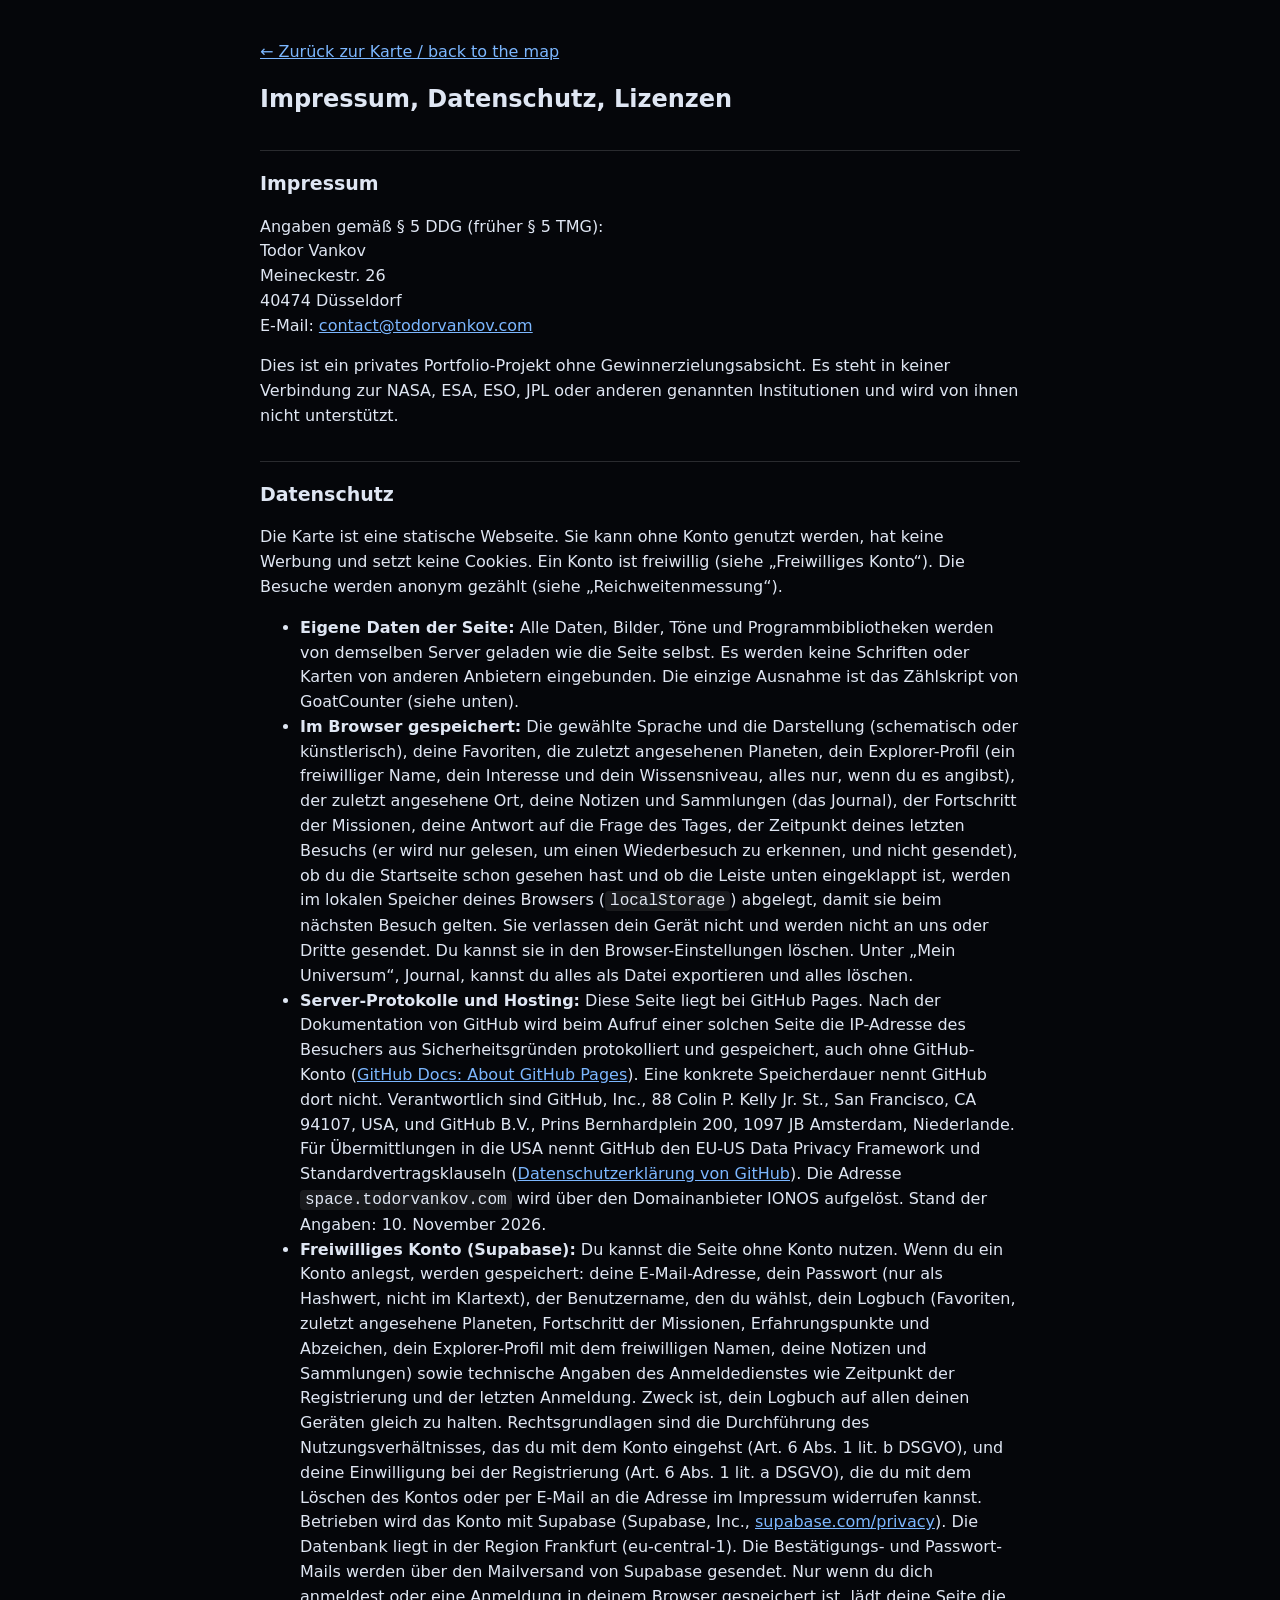
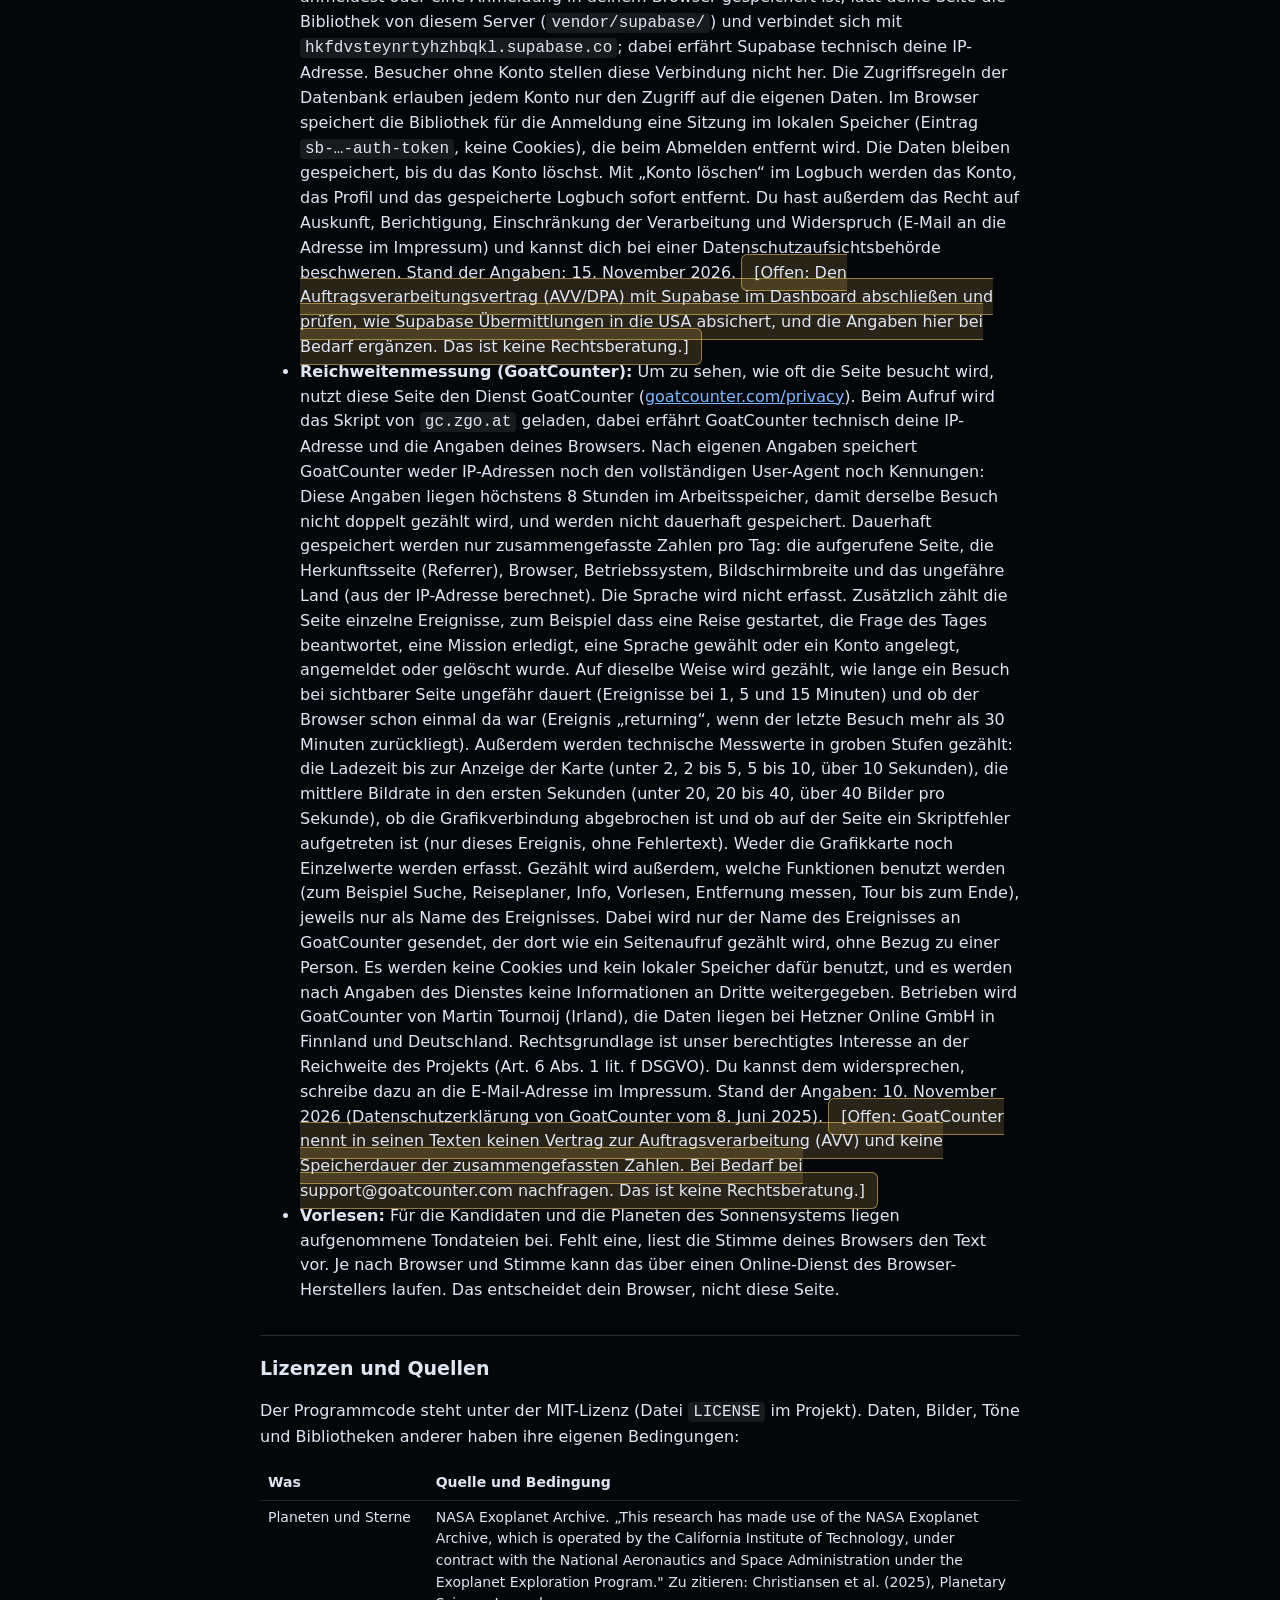
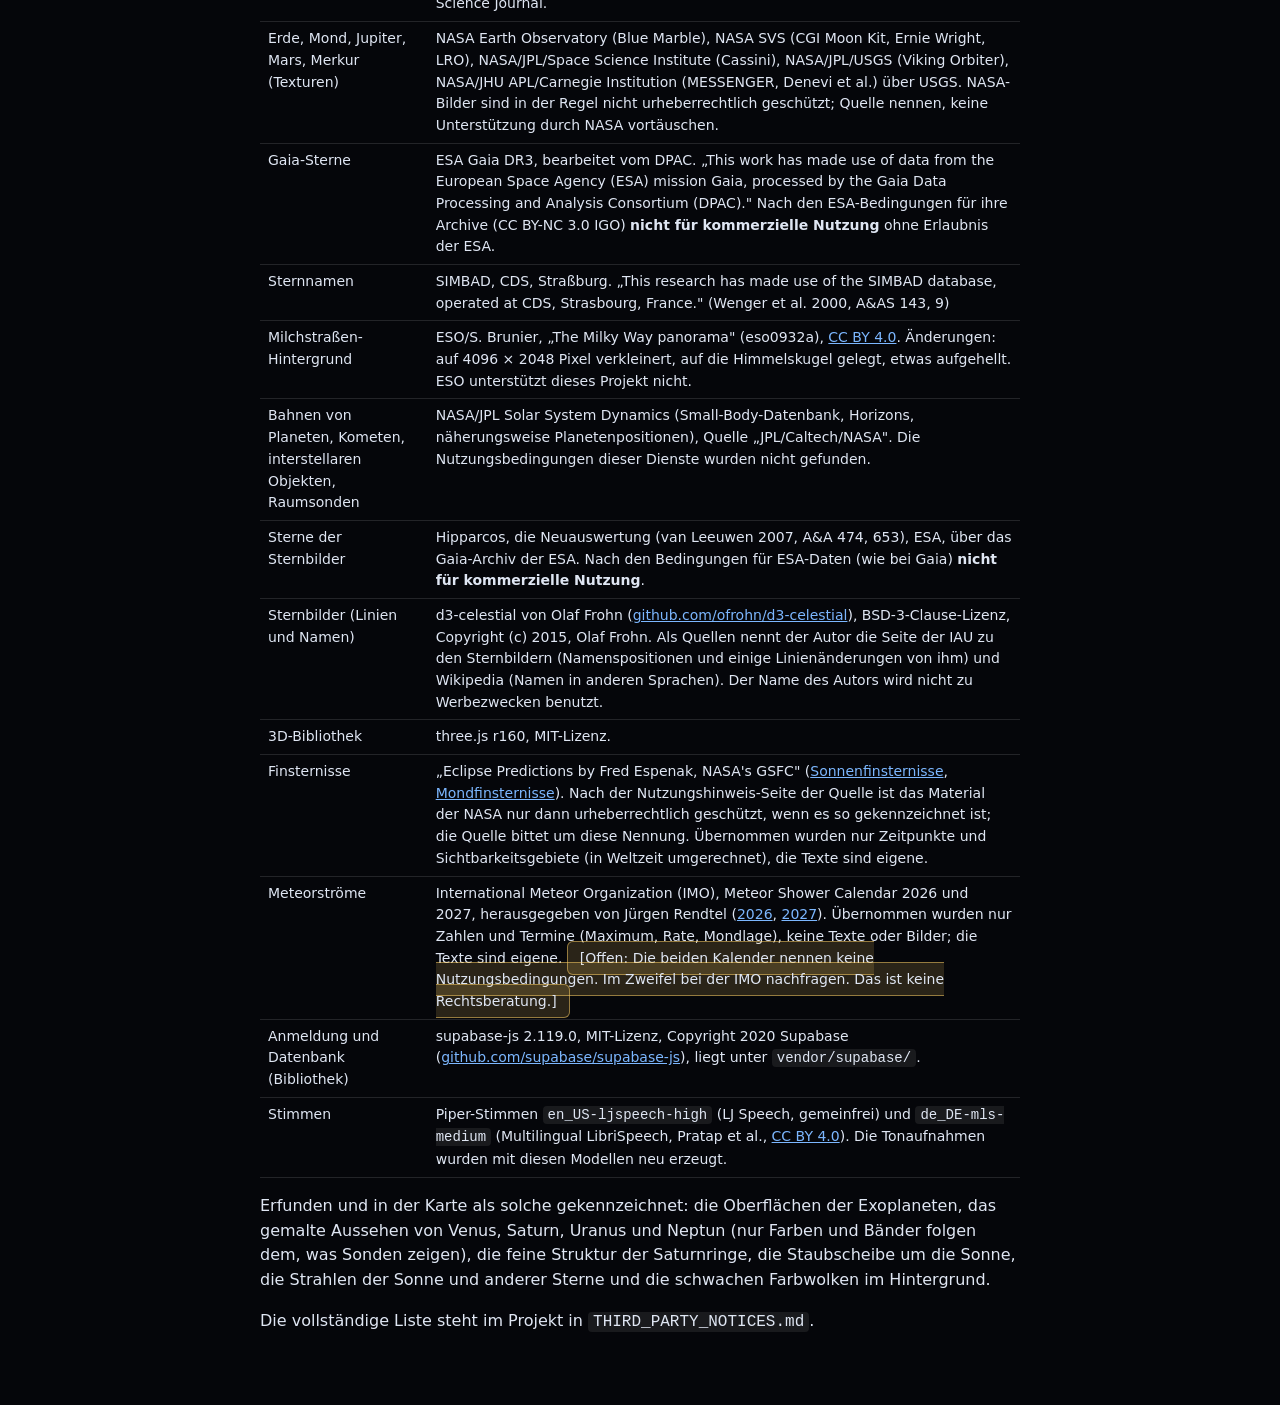
==== web/legal.html @ c5f4aa21 "Personalisation, phase B: journal (notes on planets, collections, export and delete everything) Co-A" ====
<!doctype html>
<html lang="de">
<head>
  <meta charset="utf-8">
  <meta name="viewport" content="width=device-width, initial-scale=1">
  <title>Impressum, Datenschutz, Lizenzen</title>
  <style>
    body { margin: 0; background: #05060a; color: #dfe6f3; font: 16px/1.55 "Segoe UI", system-ui, sans-serif; }
    main { max-width: 760px; margin: 0 auto; padding: 24px 16px 64px; }
    h1 { font-size: 24px; } h2 { margin-top: 32px; font-size: 19px; border-top: 1px solid rgba(255,255,255,.15); padding-top: 18px; }
    a { color: #7cb7ff; } code { background: rgba(255,255,255,.08); padding: 1px 5px; border-radius: 4px; }
    .todo { background: rgba(255, 209, 102, .15); border: 1px solid rgba(255, 209, 102, .5); border-radius: 6px; padding: 8px 12px; }
    table { border-collapse: collapse; width: 100%; font-size: 14px; } td, th { text-align: left; vertical-align: top; padding: 6px 8px; border-bottom: 1px solid rgba(255,255,255,.12); }
  </style>
</head>
<body>
<main>
  <p><a href="./">&larr; Zurück zur Karte / back to the map</a></p>
  <h1>Impressum, Datenschutz, Lizenzen</h1>

  <h2 id="impressum">Impressum</h2>
  <p>Angaben gemäß § 5 DDG (früher § 5 TMG):<br>
    Todor Vankov<br>
    Meineckestr. 26<br>
    40474 Düsseldorf<br>
    E-Mail: <a href="mailto:contact@todorvankov.com">contact@todorvankov.com</a></p>
  <p>Dies ist ein privates Portfolio-Projekt ohne Gewinnerzielungsabsicht. Es steht in keiner Verbindung zur NASA, ESA, ESO, JPL oder anderen genannten Institutionen und wird von ihnen nicht unterstützt.</p>

  <h2 id="datenschutz">Datenschutz</h2>
  <p>Die Karte ist eine statische Webseite. Sie kann ohne Konto genutzt werden, hat keine Werbung und setzt keine Cookies. Ein Konto ist freiwillig (siehe „Freiwilliges Konto“). Die Besuche werden anonym gezählt (siehe „Reichweitenmessung“).</p>
  <ul>
    <li><strong>Eigene Daten der Seite:</strong> Alle Daten, Bilder, Töne und Programmbibliotheken werden von demselben Server geladen wie die Seite selbst. Es werden keine Schriften oder Karten von anderen Anbietern eingebunden. Die einzige Ausnahme ist das Zählskript von GoatCounter (siehe unten).</li>
    <li><strong>Im Browser gespeichert:</strong> Die gewählte Sprache und die Darstellung (schematisch oder künstlerisch), deine Favoriten, die zuletzt angesehenen Planeten, dein Explorer-Profil (ein freiwilliger Name, dein Interesse und dein Wissensniveau, alles nur, wenn du es angibst), der zuletzt angesehene Ort, deine Notizen und Sammlungen (das Journal), der Fortschritt der Missionen, deine Antwort auf die Frage des Tages, der Zeitpunkt deines letzten Besuchs (er wird nur gelesen, um einen Wiederbesuch zu erkennen, und nicht gesendet), ob du die Startseite schon gesehen hast und ob die Leiste unten eingeklappt ist, werden im lokalen Speicher deines Browsers (<code>localStorage</code>) abgelegt, damit sie beim nächsten Besuch gelten. Sie verlassen dein Gerät nicht und werden nicht an uns oder Dritte gesendet. Du kannst sie in den Browser-Einstellungen löschen. Unter „Mein Universum“, Journal, kannst du alles als Datei exportieren und alles löschen.</li>
    <li><strong>Server-Protokolle und Hosting:</strong> Diese Seite liegt bei GitHub Pages. Nach der Dokumentation von GitHub wird beim Aufruf einer solchen Seite die IP-Adresse des Besuchers aus Sicherheitsgründen protokolliert und gespeichert, auch ohne GitHub-Konto (<a href="https://docs.github.com/en/pages/getting-started-with-github-pages/about-github-pages">GitHub Docs: About GitHub Pages</a>). Eine konkrete Speicherdauer nennt GitHub dort nicht. Verantwortlich sind GitHub, Inc., 88 Colin P. Kelly Jr. St., San Francisco, CA 94107, USA, und GitHub B.V., Prins Bernhardplein 200, 1097 JB Amsterdam, Niederlande. Für Übermittlungen in die USA nennt GitHub den EU-US Data Privacy Framework und Standardvertragsklauseln (<a href="https://docs.github.com/en/site-policy/privacy-policies/github-general-privacy-statement">Datenschutzerklärung von GitHub</a>). Die Adresse <code>space.todorvankov.com</code> wird über den Domainanbieter IONOS aufgelöst. Stand der Angaben: 10. November 2026.</li>
    <li><strong>Freiwilliges Konto (Supabase):</strong> Du kannst die Seite ohne Konto nutzen. Wenn du ein Konto anlegst, werden gespeichert: deine E-Mail-Adresse, dein Passwort (nur als Hashwert, nicht im Klartext), der Benutzername, den du wählst, dein Logbuch (Favoriten, zuletzt angesehene Planeten, Fortschritt der Missionen, Erfahrungspunkte und Abzeichen, dein Explorer-Profil mit dem freiwilligen Namen, deine Notizen und Sammlungen) sowie technische Angaben des Anmeldedienstes wie Zeitpunkt der Registrierung und der letzten Anmeldung. Zweck ist, dein Logbuch auf allen deinen Geräten gleich zu halten. Rechtsgrundlagen sind die Durchführung des Nutzungsverhältnisses, das du mit dem Konto eingehst (Art. 6 Abs. 1 lit. b DSGVO), und deine Einwilligung bei der Registrierung (Art. 6 Abs. 1 lit. a DSGVO), die du mit dem Löschen des Kontos oder per E-Mail an die Adresse im Impressum widerrufen kannst. Betrieben wird das Konto mit Supabase (Supabase, Inc., <a href="https://supabase.com/privacy">supabase.com/privacy</a>). Die Datenbank liegt in der Region Frankfurt (eu-central-1). Die Bestätigungs- und Passwort-Mails werden über den Mailversand von Supabase gesendet. Nur wenn du dich anmeldest oder eine Anmeldung in deinem Browser gespeichert ist, lädt deine Seite die Bibliothek von diesem Server (<code>vendor/supabase/</code>) und verbindet sich mit <code>hkfdvsteynrtyhzhbqkl.supabase.co</code>; dabei erfährt Supabase technisch deine IP-Adresse. Besucher ohne Konto stellen diese Verbindung nicht her. Die Zugriffsregeln der Datenbank erlauben jedem Konto nur den Zugriff auf die eigenen Daten. Im Browser speichert die Bibliothek für die Anmeldung eine Sitzung im lokalen Speicher (Eintrag <code>sb-…-auth-token</code>, keine Cookies), die beim Abmelden entfernt wird. Die Daten bleiben gespeichert, bis du das Konto löschst. Mit „Konto löschen“ im Logbuch werden das Konto, das Profil und das gespeicherte Logbuch sofort entfernt. Du hast außerdem das Recht auf Auskunft, Berichtigung, Einschränkung der Verarbeitung und Widerspruch (E-Mail an die Adresse im Impressum) und kannst dich bei einer Datenschutzaufsichtsbehörde beschweren. Stand der Angaben: 15. November 2026. <span class="todo">[Offen: Den Auftragsverarbeitungsvertrag (AVV/DPA) mit Supabase im Dashboard abschließen und prüfen, wie Supabase Übermittlungen in die USA absichert, und die Angaben hier bei Bedarf ergänzen. Das ist keine Rechtsberatung.]</span></li>
    <li><strong>Reichweitenmessung (GoatCounter):</strong> Um zu sehen, wie oft die Seite besucht wird, nutzt diese Seite den Dienst GoatCounter (<a href="https://www.goatcounter.com/privacy">goatcounter.com/privacy</a>). Beim Aufruf wird das Skript von <code>gc.zgo.at</code> geladen, dabei erfährt GoatCounter technisch deine IP-Adresse und die Angaben deines Browsers. Nach eigenen Angaben speichert GoatCounter weder IP-Adressen noch den vollständigen User-Agent noch Kennungen: Diese Angaben liegen höchstens 8 Stunden im Arbeitsspeicher, damit derselbe Besuch nicht doppelt gezählt wird, und werden nicht dauerhaft gespeichert. Dauerhaft gespeichert werden nur zusammengefasste Zahlen pro Tag: die aufgerufene Seite, die Herkunftsseite (Referrer), Browser, Betriebssystem, Bildschirmbreite und das ungefähre Land (aus der IP-Adresse berechnet). Die Sprache wird nicht erfasst. Zusätzlich zählt die Seite einzelne Ereignisse, zum Beispiel dass eine Reise gestartet, die Frage des Tages beantwortet, eine Mission erledigt, eine Sprache gewählt oder ein Konto angelegt, angemeldet oder gelöscht wurde. Auf dieselbe Weise wird gezählt, wie lange ein Besuch bei sichtbarer Seite ungefähr dauert (Ereignisse bei 1, 5 und 15 Minuten) und ob der Browser schon einmal da war (Ereignis „returning“, wenn der letzte Besuch mehr als 30 Minuten zurückliegt). Außerdem werden technische Messwerte in groben Stufen gezählt: die Ladezeit bis zur Anzeige der Karte (unter 2, 2 bis 5, 5 bis 10, über 10 Sekunden), die mittlere Bildrate in den ersten Sekunden (unter 20, 20 bis 40, über 40 Bilder pro Sekunde), ob die Grafikverbindung abgebrochen ist und ob auf der Seite ein Skriptfehler aufgetreten ist (nur dieses Ereignis, ohne Fehlertext). Weder die Grafikkarte noch Einzelwerte werden erfasst. Gezählt wird außerdem, welche Funktionen benutzt werden (zum Beispiel Suche, Reiseplaner, Info, Vorlesen, Entfernung messen, Tour bis zum Ende), jeweils nur als Name des Ereignisses. Dabei wird nur der Name des Ereignisses an GoatCounter gesendet, der dort wie ein Seitenaufruf gezählt wird, ohne Bezug zu einer Person. Es werden keine Cookies und kein lokaler Speicher dafür benutzt, und es werden nach Angaben des Dienstes keine Informationen an Dritte weitergegeben. Betrieben wird GoatCounter von Martin Tournoij (Irland), die Daten liegen bei Hetzner Online GmbH in Finnland und Deutschland. Rechtsgrundlage ist unser berechtigtes Interesse an der Reichweite des Projekts (Art. 6 Abs. 1 lit. f DSGVO). Du kannst dem widersprechen, schreibe dazu an die E-Mail-Adresse im Impressum. Stand der Angaben: 10. November 2026 (Datenschutzerklärung von GoatCounter vom 8. Juni 2025). <span class="todo">[Offen: GoatCounter nennt in seinen Texten keinen Vertrag zur Auftragsverarbeitung (AVV) und keine Speicherdauer der zusammengefassten Zahlen. Bei Bedarf bei support@goatcounter.com nachfragen. Das ist keine Rechtsberatung.]</span></li>
    <li><strong>Vorlesen:</strong> Für die Kandidaten und die Planeten des Sonnensystems liegen aufgenommene Tondateien bei. Fehlt eine, liest die Stimme deines Browsers den Text vor. Je nach Browser und Stimme kann das über einen Online-Dienst des Browser-Herstellers laufen. Das entscheidet dein Browser, nicht diese Seite.</li>
  </ul>

  <h2 id="lizenzen">Lizenzen und Quellen</h2>
  <p>Der Programmcode steht unter der MIT-Lizenz (Datei <code>LICENSE</code> im Projekt). Daten, Bilder, Töne und Bibliotheken anderer haben ihre eigenen Bedingungen:</p>
  <table>
    <tr><th>Was</th><th>Quelle und Bedingung</th></tr>
    <tr><td>Planeten und Sterne</td><td>NASA Exoplanet Archive. „This research has made use of the NASA Exoplanet Archive, which is operated by the California Institute of Technology, under contract with the National Aeronautics and Space Administration under the Exoplanet Exploration Program." Zu zitieren: Christiansen et al. (2025), Planetary Science Journal.</td></tr>
    <tr><td>Erde, Mond, Jupiter, Mars, Merkur (Texturen)</td><td>NASA Earth Observatory (Blue Marble), NASA SVS (CGI Moon Kit, Ernie Wright, LRO), NASA/JPL/Space Science Institute (Cassini), NASA/JPL/USGS (Viking Orbiter), NASA/JHU APL/Carnegie Institution (MESSENGER, Denevi et al.) über USGS. NASA-Bilder sind in der Regel nicht urheberrechtlich geschützt; Quelle nennen, keine Unterstützung durch NASA vortäuschen.</td></tr>
    <tr><td>Gaia-Sterne</td><td>ESA Gaia DR3, bearbeitet vom DPAC. „This work has made use of data from the European Space Agency (ESA) mission Gaia, processed by the Gaia Data Processing and Analysis Consortium (DPAC)." Nach den ESA-Bedingungen für ihre Archive (CC BY-NC 3.0 IGO) <strong>nicht für kommerzielle Nutzung</strong> ohne Erlaubnis der ESA.</td></tr>
    <tr><td>Sternnamen</td><td>SIMBAD, CDS, Straßburg. „This research has made use of the SIMBAD database, operated at CDS, Strasbourg, France." (Wenger et al. 2000, A&amp;AS 143, 9)</td></tr>
    <tr><td>Milchstraßen-Hintergrund</td><td>ESO/S. Brunier, „The Milky Way panorama" (eso0932a), <a href="https://creativecommons.org/licenses/by/4.0/">CC BY 4.0</a>. Änderungen: auf 4096 × 2048 Pixel verkleinert, auf die Himmelskugel gelegt, etwas aufgehellt. ESO unterstützt dieses Projekt nicht.</td></tr>
    <tr><td>Bahnen von Planeten, Kometen, interstellaren Objekten, Raumsonden</td><td>NASA/JPL Solar System Dynamics (Small-Body-Datenbank, Horizons, näherungsweise Planetenpositionen), Quelle „JPL/Caltech/NASA". Die Nutzungsbedingungen dieser Dienste wurden nicht gefunden.</td></tr>
    <tr><td>Sterne der Sternbilder</td><td>Hipparcos, die Neuauswertung (van Leeuwen 2007, A&amp;A 474, 653), ESA, über das Gaia-Archiv der ESA. Nach den Bedingungen für ESA-Daten (wie bei Gaia) <strong>nicht für kommerzielle Nutzung</strong>.</td></tr>
    <tr><td>Sternbilder (Linien und Namen)</td><td>d3-celestial von Olaf Frohn (<a href="https://github.com/ofrohn/d3-celestial">github.com/ofrohn/d3-celestial</a>), BSD-3-Clause-Lizenz, Copyright (c) 2015, Olaf Frohn. Als Quellen nennt der Autor die Seite der IAU zu den Sternbildern (Namenspositionen und einige Linienänderungen von ihm) und Wikipedia (Namen in anderen Sprachen). Der Name des Autors wird nicht zu Werbezwecken benutzt.</td></tr>
    <tr><td>3D-Bibliothek</td><td>three.js r160, MIT-Lizenz.</td></tr>
    <tr><td>Finsternisse</td><td>„Eclipse Predictions by Fred Espenak, NASA's GSFC" (<a href="https://eclipse.gsfc.nasa.gov/SEdecade/SEdecade2021.html">Sonnenfinsternisse</a>, <a href="https://eclipse.gsfc.nasa.gov/LEdecade/LEdecade2021.html">Mondfinsternisse</a>). Nach der Nutzungshinweis-Seite der Quelle ist das Material der NASA nur dann urheberrechtlich geschützt, wenn es so gekennzeichnet ist; die Quelle bittet um diese Nennung. Übernommen wurden nur Zeitpunkte und Sichtbarkeitsgebiete (in Weltzeit umgerechnet), die Texte sind eigene.</td></tr>
    <tr><td>Meteorströme</td><td>International Meteor Organization (IMO), Meteor Shower Calendar 2026 und 2027, herausgegeben von Jürgen Rendtel (<a href="https://www.imo.net/the-2026-meteor-shower-calendar-is-here/">2026</a>, <a href="https://www.imo.net/meteor-shower-calendar-2027/">2027</a>). Übernommen wurden nur Zahlen und Termine (Maximum, Rate, Mondlage), keine Texte oder Bilder; die Texte sind eigene. <span class="todo">[Offen: Die beiden Kalender nennen keine Nutzungsbedingungen. Im Zweifel bei der IMO nachfragen. Das ist keine Rechtsberatung.]</span></td></tr>
    <tr><td>Anmeldung und Datenbank (Bibliothek)</td><td>supabase-js 2.119.0, MIT-Lizenz, Copyright 2020 Supabase (<a href="https://github.com/supabase/supabase-js">github.com/supabase/supabase-js</a>), liegt unter <code>vendor/supabase/</code>.</td></tr>
    <tr><td>Stimmen</td><td>Piper-Stimmen <code>en_US-ljspeech-high</code> (LJ Speech, gemeinfrei) und <code>de_DE-mls-medium</code> (Multilingual LibriSpeech, Pratap et al., <a href="https://creativecommons.org/licenses/by/4.0/">CC BY 4.0</a>). Die Tonaufnahmen wurden mit diesen Modellen neu erzeugt.</td></tr>
  </table>
  <p>Erfunden und in der Karte als solche gekennzeichnet: die Oberflächen der Exoplaneten, das gemalte Aussehen von Venus, Saturn, Uranus und Neptun (nur Farben und Bänder folgen dem, was Sonden zeigen), die feine Struktur der Saturnringe, die Staubscheibe um die Sonne, die Strahlen der Sonne und anderer Sterne und die schwachen Farbwolken im Hintergrund.</p>
  <p>Die vollständige Liste steht im Projekt in <code>THIRD_PARTY_NOTICES.md</code>.</p>
</main>
</body>
</html>
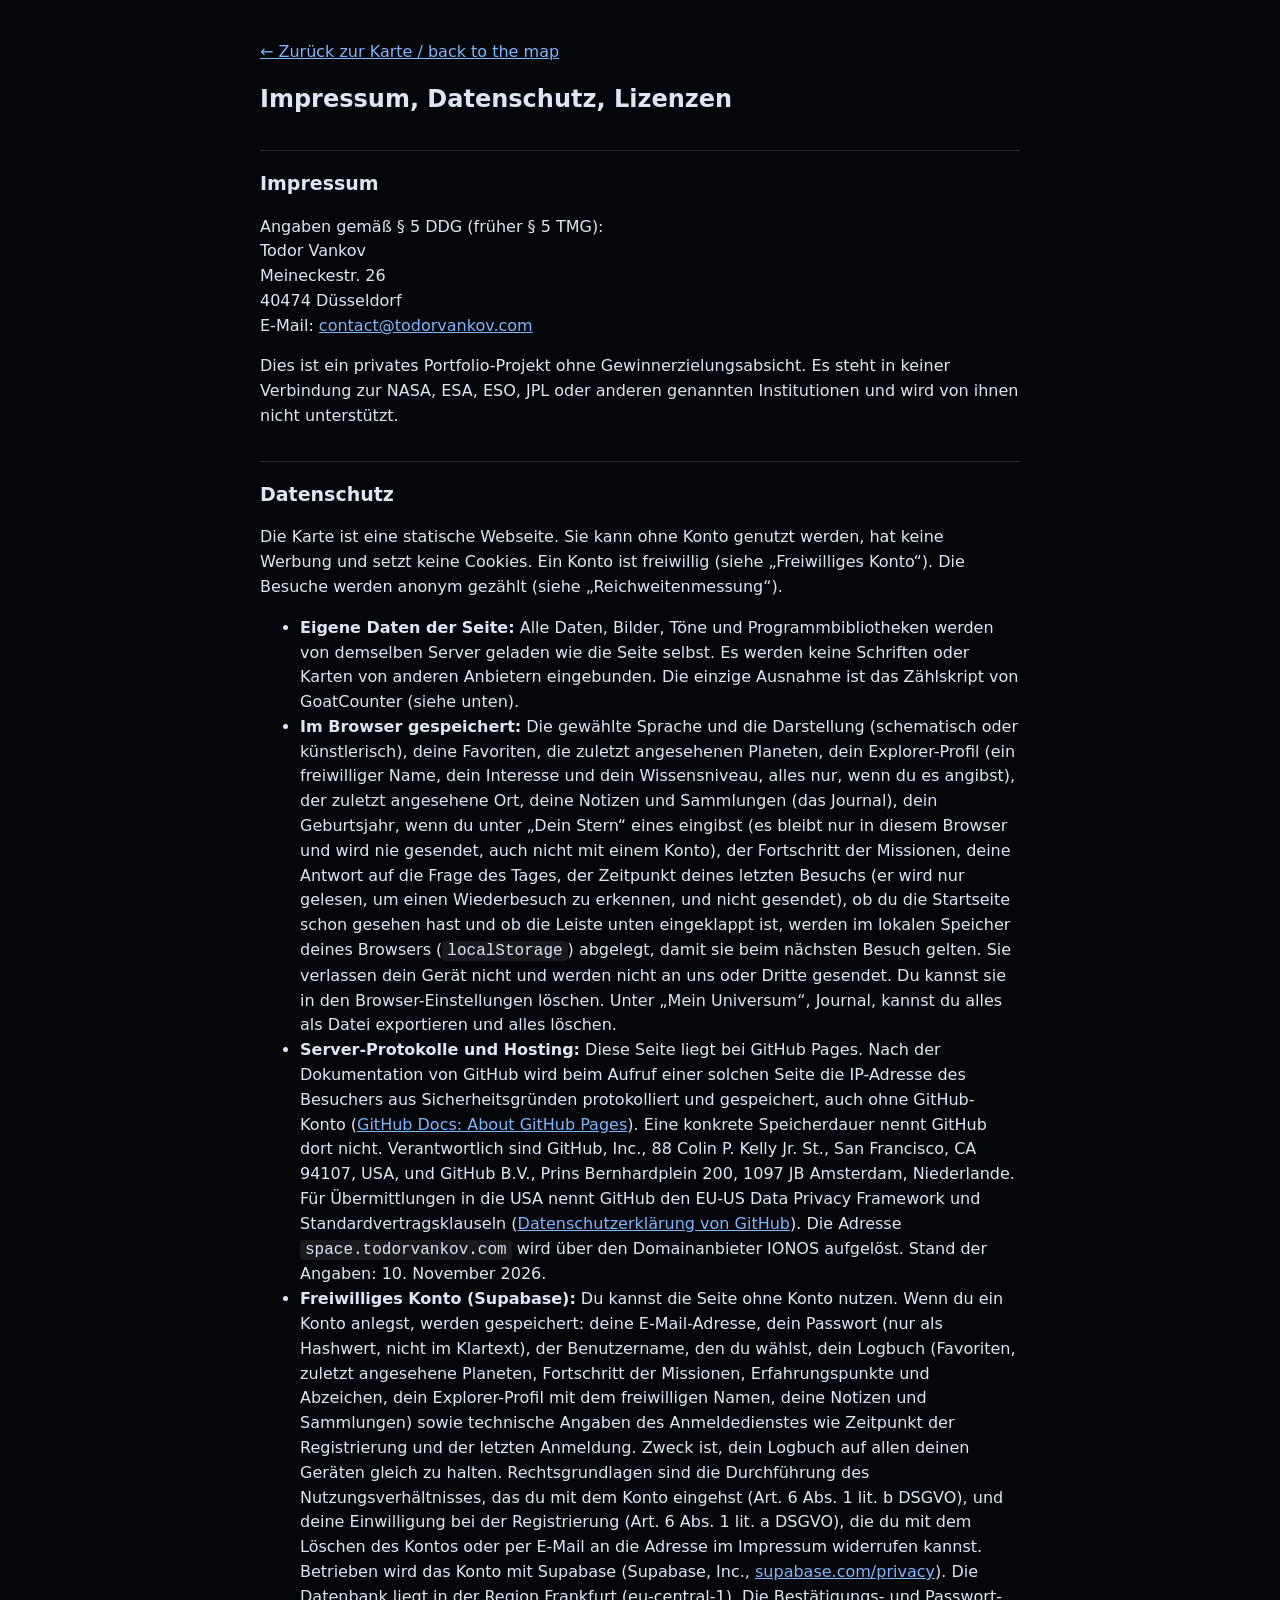
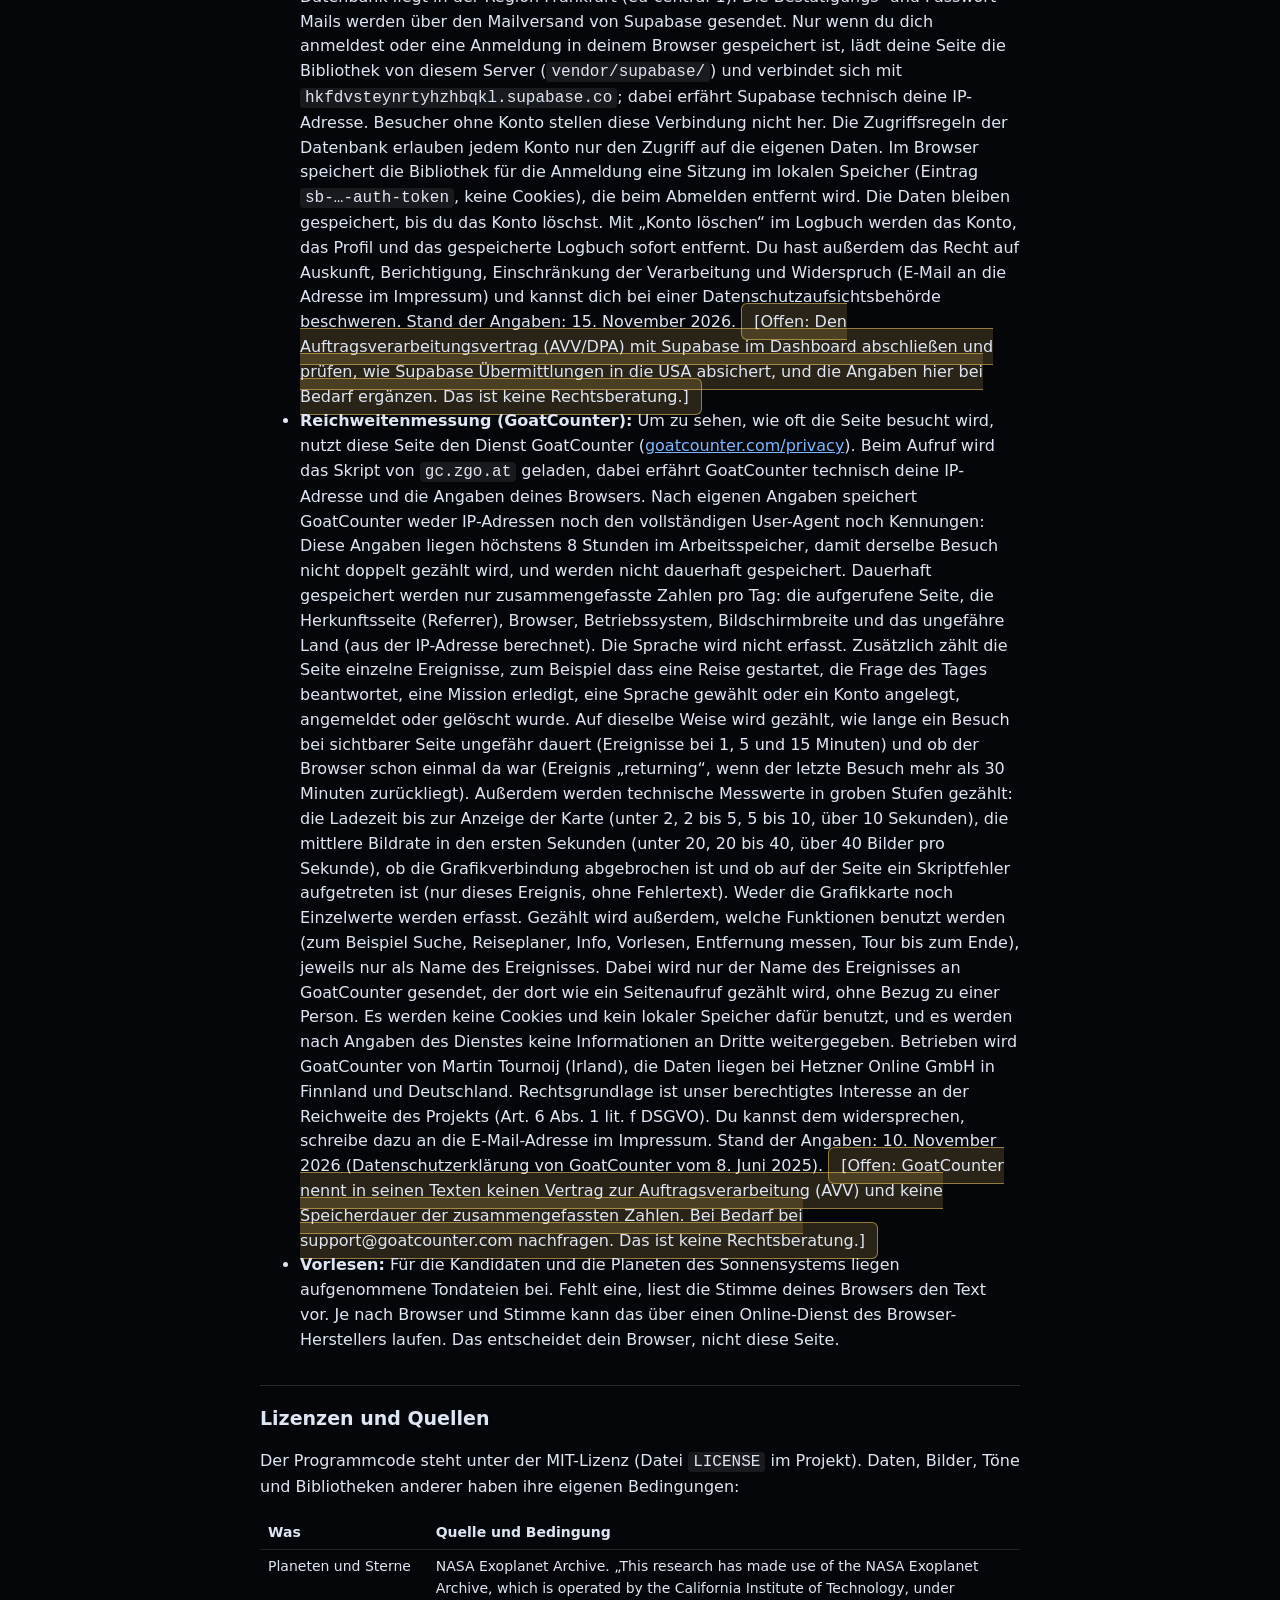
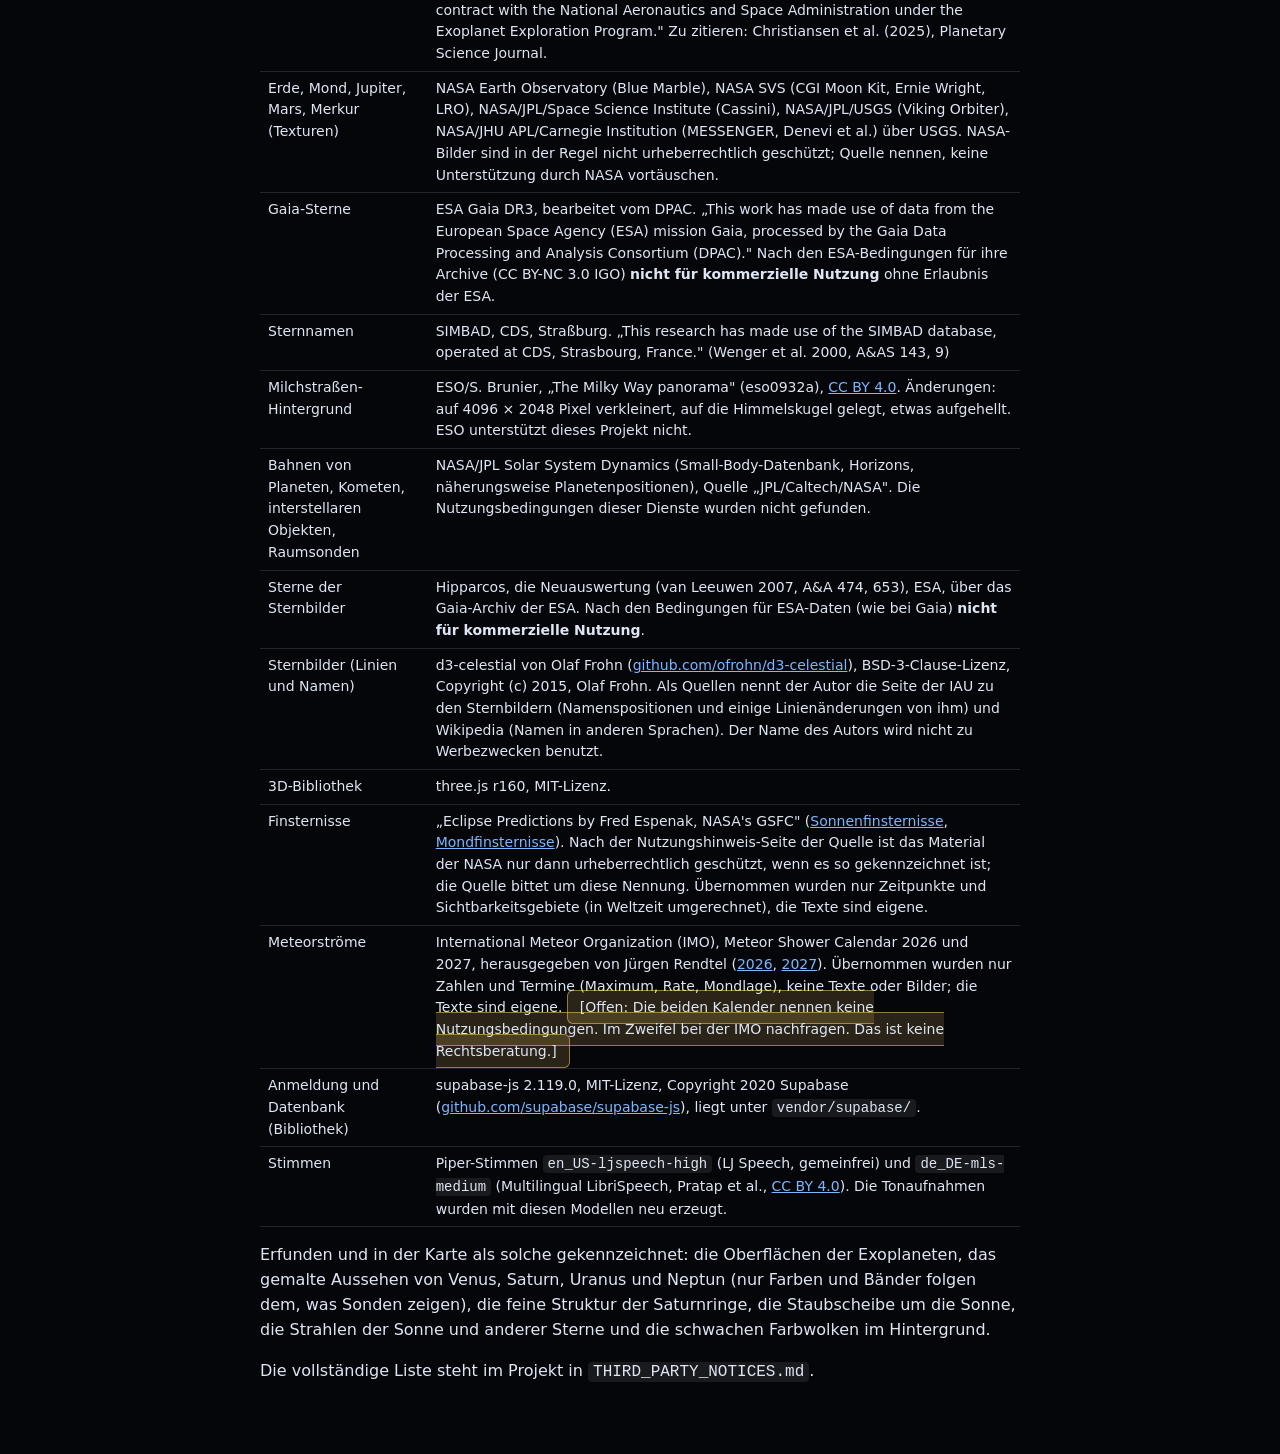
==== commit 0e491598: "Personalisation, phase C: your star (year of birth stays in the browser; host star and named star at" ====
--- a/web/legal.html
+++ b/web/legal.html
@@ -30,7 +30,7 @@
   <p>Die Karte ist eine statische Webseite. Sie kann ohne Konto genutzt werden, hat keine Werbung und setzt keine Cookies. Ein Konto ist freiwillig (siehe „Freiwilliges Konto“). Die Besuche werden anonym gezählt (siehe „Reichweitenmessung“).</p>
   <ul>
     <li><strong>Eigene Daten der Seite:</strong> Alle Daten, Bilder, Töne und Programmbibliotheken werden von demselben Server geladen wie die Seite selbst. Es werden keine Schriften oder Karten von anderen Anbietern eingebunden. Die einzige Ausnahme ist das Zählskript von GoatCounter (siehe unten).</li>
-    <li><strong>Im Browser gespeichert:</strong> Die gewählte Sprache und die Darstellung (schematisch oder künstlerisch), deine Favoriten, die zuletzt angesehenen Planeten, dein Explorer-Profil (ein freiwilliger Name, dein Interesse und dein Wissensniveau, alles nur, wenn du es angibst), der zuletzt angesehene Ort, deine Notizen und Sammlungen (das Journal), der Fortschritt der Missionen, deine Antwort auf die Frage des Tages, der Zeitpunkt deines letzten Besuchs (er wird nur gelesen, um einen Wiederbesuch zu erkennen, und nicht gesendet), ob du die Startseite schon gesehen hast und ob die Leiste unten eingeklappt ist, werden im lokalen Speicher deines Browsers (<code>localStorage</code>) abgelegt, damit sie beim nächsten Besuch gelten. Sie verlassen dein Gerät nicht und werden nicht an uns oder Dritte gesendet. Du kannst sie in den Browser-Einstellungen löschen. Unter „Mein Universum“, Journal, kannst du alles als Datei exportieren und alles löschen.</li>
+    <li><strong>Im Browser gespeichert:</strong> Die gewählte Sprache und die Darstellung (schematisch oder künstlerisch), deine Favoriten, die zuletzt angesehenen Planeten, dein Explorer-Profil (ein freiwilliger Name, dein Interesse und dein Wissensniveau, alles nur, wenn du es angibst), der zuletzt angesehene Ort, deine Notizen und Sammlungen (das Journal), dein Geburtsjahr, wenn du unter „Dein Stern“ eines eingibst (es bleibt nur in diesem Browser und wird nie gesendet, auch nicht mit einem Konto), der Fortschritt der Missionen, deine Antwort auf die Frage des Tages, der Zeitpunkt deines letzten Besuchs (er wird nur gelesen, um einen Wiederbesuch zu erkennen, und nicht gesendet), ob du die Startseite schon gesehen hast und ob die Leiste unten eingeklappt ist, werden im lokalen Speicher deines Browsers (<code>localStorage</code>) abgelegt, damit sie beim nächsten Besuch gelten. Sie verlassen dein Gerät nicht und werden nicht an uns oder Dritte gesendet. Du kannst sie in den Browser-Einstellungen löschen. Unter „Mein Universum“, Journal, kannst du alles als Datei exportieren und alles löschen.</li>
     <li><strong>Server-Protokolle und Hosting:</strong> Diese Seite liegt bei GitHub Pages. Nach der Dokumentation von GitHub wird beim Aufruf einer solchen Seite die IP-Adresse des Besuchers aus Sicherheitsgründen protokolliert und gespeichert, auch ohne GitHub-Konto (<a href="https://docs.github.com/en/pages/getting-started-with-github-pages/about-github-pages">GitHub Docs: About GitHub Pages</a>). Eine konkrete Speicherdauer nennt GitHub dort nicht. Verantwortlich sind GitHub, Inc., 88 Colin P. Kelly Jr. St., San Francisco, CA 94107, USA, und GitHub B.V., Prins Bernhardplein 200, 1097 JB Amsterdam, Niederlande. Für Übermittlungen in die USA nennt GitHub den EU-US Data Privacy Framework und Standardvertragsklauseln (<a href="https://docs.github.com/en/site-policy/privacy-policies/github-general-privacy-statement">Datenschutzerklärung von GitHub</a>). Die Adresse <code>space.todorvankov.com</code> wird über den Domainanbieter IONOS aufgelöst. Stand der Angaben: 10. November 2026.</li>
     <li><strong>Freiwilliges Konto (Supabase):</strong> Du kannst die Seite ohne Konto nutzen. Wenn du ein Konto anlegst, werden gespeichert: deine E-Mail-Adresse, dein Passwort (nur als Hashwert, nicht im Klartext), der Benutzername, den du wählst, dein Logbuch (Favoriten, zuletzt angesehene Planeten, Fortschritt der Missionen, Erfahrungspunkte und Abzeichen, dein Explorer-Profil mit dem freiwilligen Namen, deine Notizen und Sammlungen) sowie technische Angaben des Anmeldedienstes wie Zeitpunkt der Registrierung und der letzten Anmeldung. Zweck ist, dein Logbuch auf allen deinen Geräten gleich zu halten. Rechtsgrundlagen sind die Durchführung des Nutzungsverhältnisses, das du mit dem Konto eingehst (Art. 6 Abs. 1 lit. b DSGVO), und deine Einwilligung bei der Registrierung (Art. 6 Abs. 1 lit. a DSGVO), die du mit dem Löschen des Kontos oder per E-Mail an die Adresse im Impressum widerrufen kannst. Betrieben wird das Konto mit Supabase (Supabase, Inc., <a href="https://supabase.com/privacy">supabase.com/privacy</a>). Die Datenbank liegt in der Region Frankfurt (eu-central-1). Die Bestätigungs- und Passwort-Mails werden über den Mailversand von Supabase gesendet. Nur wenn du dich anmeldest oder eine Anmeldung in deinem Browser gespeichert ist, lädt deine Seite die Bibliothek von diesem Server (<code>vendor/supabase/</code>) und verbindet sich mit <code>hkfdvsteynrtyhzhbqkl.supabase.co</code>; dabei erfährt Supabase technisch deine IP-Adresse. Besucher ohne Konto stellen diese Verbindung nicht her. Die Zugriffsregeln der Datenbank erlauben jedem Konto nur den Zugriff auf die eigenen Daten. Im Browser speichert die Bibliothek für die Anmeldung eine Sitzung im lokalen Speicher (Eintrag <code>sb-…-auth-token</code>, keine Cookies), die beim Abmelden entfernt wird. Die Daten bleiben gespeichert, bis du das Konto löschst. Mit „Konto löschen“ im Logbuch werden das Konto, das Profil und das gespeicherte Logbuch sofort entfernt. Du hast außerdem das Recht auf Auskunft, Berichtigung, Einschränkung der Verarbeitung und Widerspruch (E-Mail an die Adresse im Impressum) und kannst dich bei einer Datenschutzaufsichtsbehörde beschweren. Stand der Angaben: 15. November 2026. <span class="todo">[Offen: Den Auftragsverarbeitungsvertrag (AVV/DPA) mit Supabase im Dashboard abschließen und prüfen, wie Supabase Übermittlungen in die USA absichert, und die Angaben hier bei Bedarf ergänzen. Das ist keine Rechtsberatung.]</span></li>
     <li><strong>Reichweitenmessung (GoatCounter):</strong> Um zu sehen, wie oft die Seite besucht wird, nutzt diese Seite den Dienst GoatCounter (<a href="https://www.goatcounter.com/privacy">goatcounter.com/privacy</a>). Beim Aufruf wird das Skript von <code>gc.zgo.at</code> geladen, dabei erfährt GoatCounter technisch deine IP-Adresse und die Angaben deines Browsers. Nach eigenen Angaben speichert GoatCounter weder IP-Adressen noch den vollständigen User-Agent noch Kennungen: Diese Angaben liegen höchstens 8 Stunden im Arbeitsspeicher, damit derselbe Besuch nicht doppelt gezählt wird, und werden nicht dauerhaft gespeichert. Dauerhaft gespeichert werden nur zusammengefasste Zahlen pro Tag: die aufgerufene Seite, die Herkunftsseite (Referrer), Browser, Betriebssystem, Bildschirmbreite und das ungefähre Land (aus der IP-Adresse berechnet). Die Sprache wird nicht erfasst. Zusätzlich zählt die Seite einzelne Ereignisse, zum Beispiel dass eine Reise gestartet, die Frage des Tages beantwortet, eine Mission erledigt, eine Sprache gewählt oder ein Konto angelegt, angemeldet oder gelöscht wurde. Auf dieselbe Weise wird gezählt, wie lange ein Besuch bei sichtbarer Seite ungefähr dauert (Ereignisse bei 1, 5 und 15 Minuten) und ob der Browser schon einmal da war (Ereignis „returning“, wenn der letzte Besuch mehr als 30 Minuten zurückliegt). Außerdem werden technische Messwerte in groben Stufen gezählt: die Ladezeit bis zur Anzeige der Karte (unter 2, 2 bis 5, 5 bis 10, über 10 Sekunden), die mittlere Bildrate in den ersten Sekunden (unter 20, 20 bis 40, über 40 Bilder pro Sekunde), ob die Grafikverbindung abgebrochen ist und ob auf der Seite ein Skriptfehler aufgetreten ist (nur dieses Ereignis, ohne Fehlertext). Weder die Grafikkarte noch Einzelwerte werden erfasst. Gezählt wird außerdem, welche Funktionen benutzt werden (zum Beispiel Suche, Reiseplaner, Info, Vorlesen, Entfernung messen, Tour bis zum Ende), jeweils nur als Name des Ereignisses. Dabei wird nur der Name des Ereignisses an GoatCounter gesendet, der dort wie ein Seitenaufruf gezählt wird, ohne Bezug zu einer Person. Es werden keine Cookies und kein lokaler Speicher dafür benutzt, und es werden nach Angaben des Dienstes keine Informationen an Dritte weitergegeben. Betrieben wird GoatCounter von Martin Tournoij (Irland), die Daten liegen bei Hetzner Online GmbH in Finnland und Deutschland. Rechtsgrundlage ist unser berechtigtes Interesse an der Reichweite des Projekts (Art. 6 Abs. 1 lit. f DSGVO). Du kannst dem widersprechen, schreibe dazu an die E-Mail-Adresse im Impressum. Stand der Angaben: 10. November 2026 (Datenschutzerklärung von GoatCounter vom 8. Juni 2025). <span class="todo">[Offen: GoatCounter nennt in seinen Texten keinen Vertrag zur Auftragsverarbeitung (AVV) und keine Speicherdauer der zusammengefassten Zahlen. Bei Bedarf bei support@goatcounter.com nachfragen. Das ist keine Rechtsberatung.]</span></li>
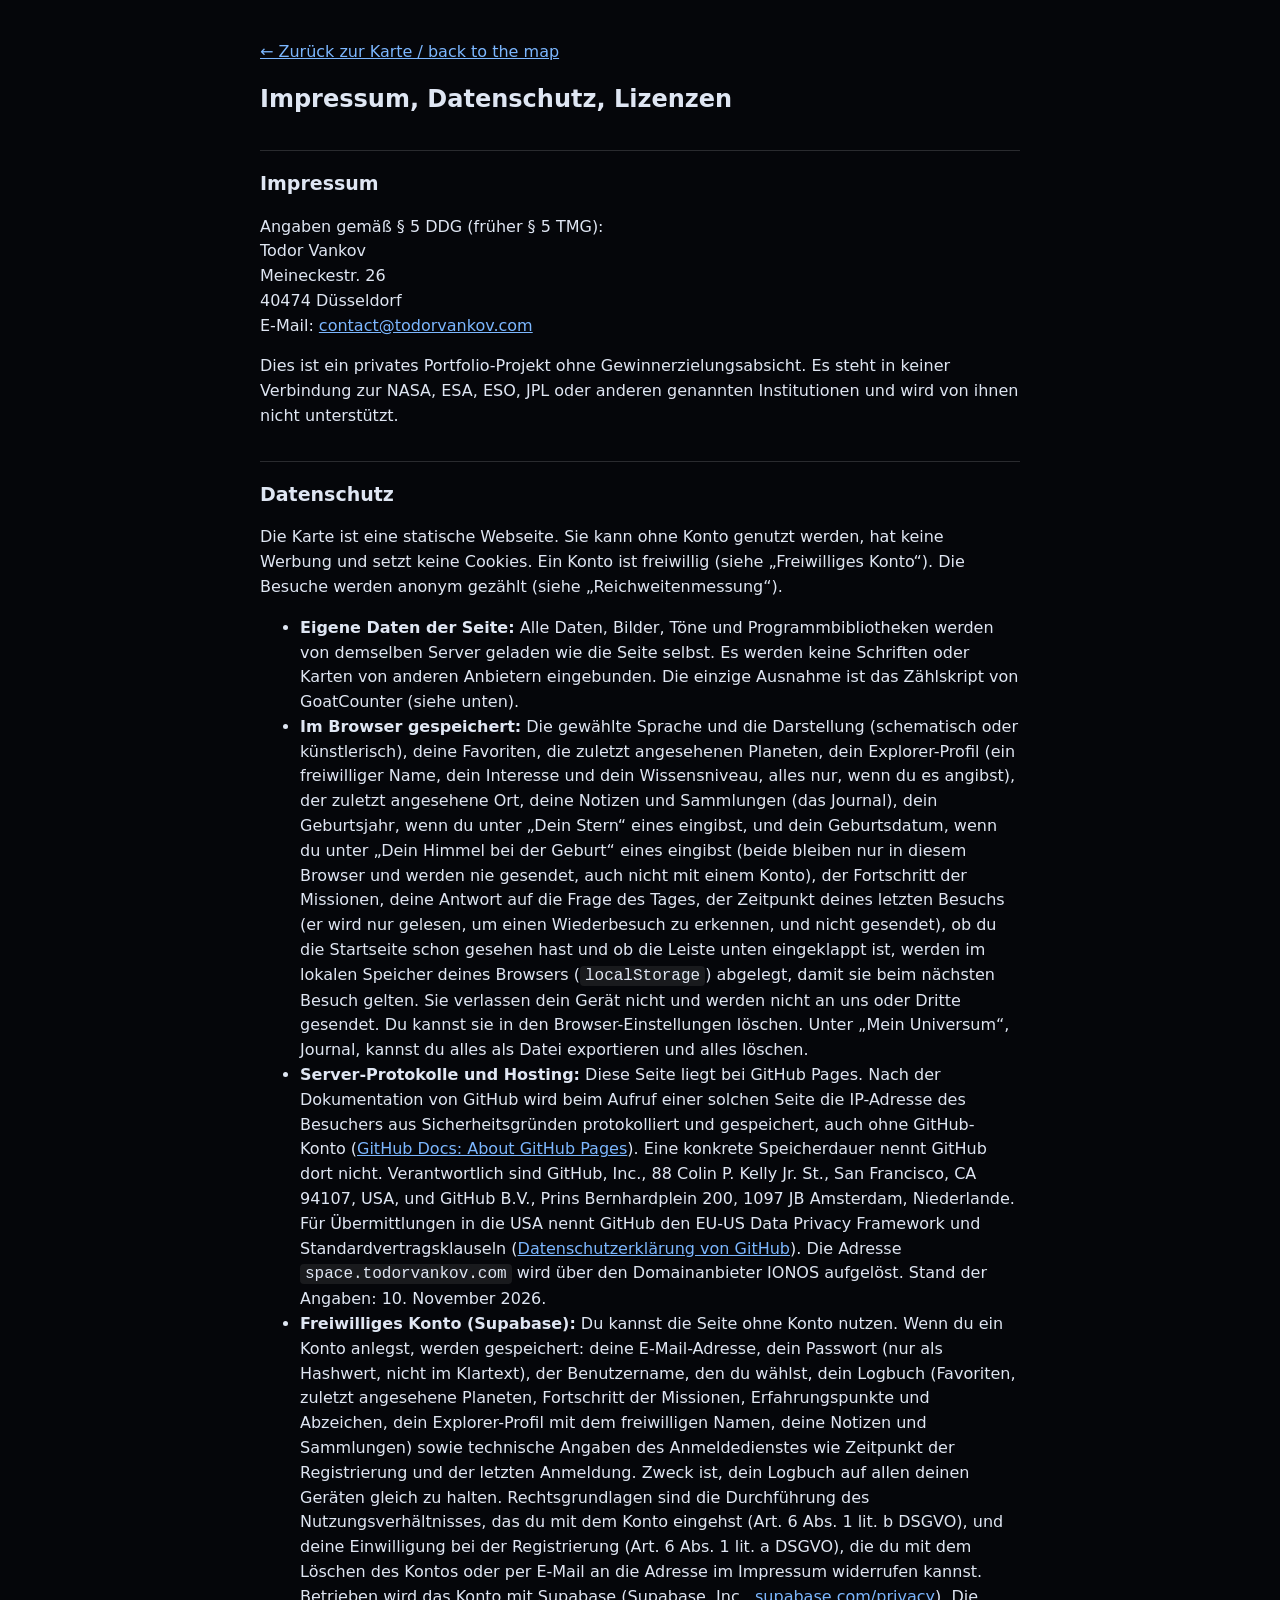
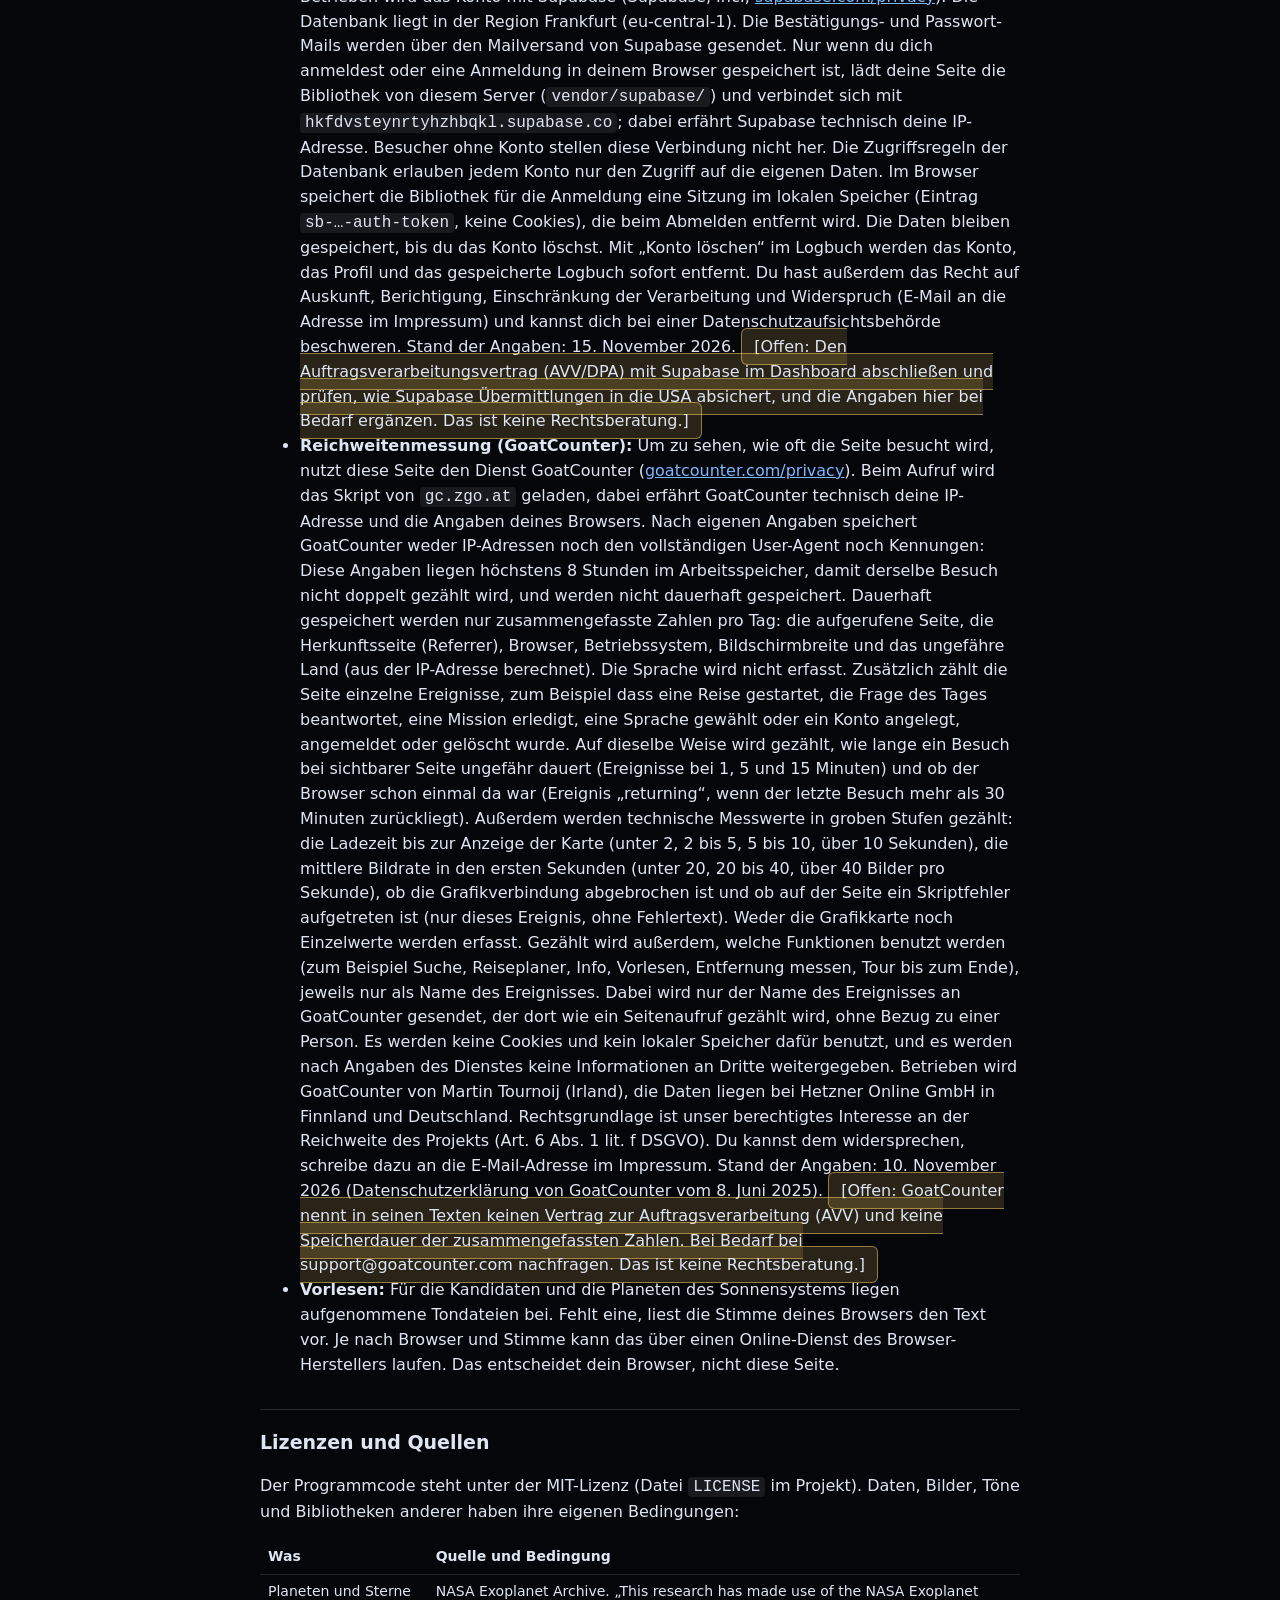
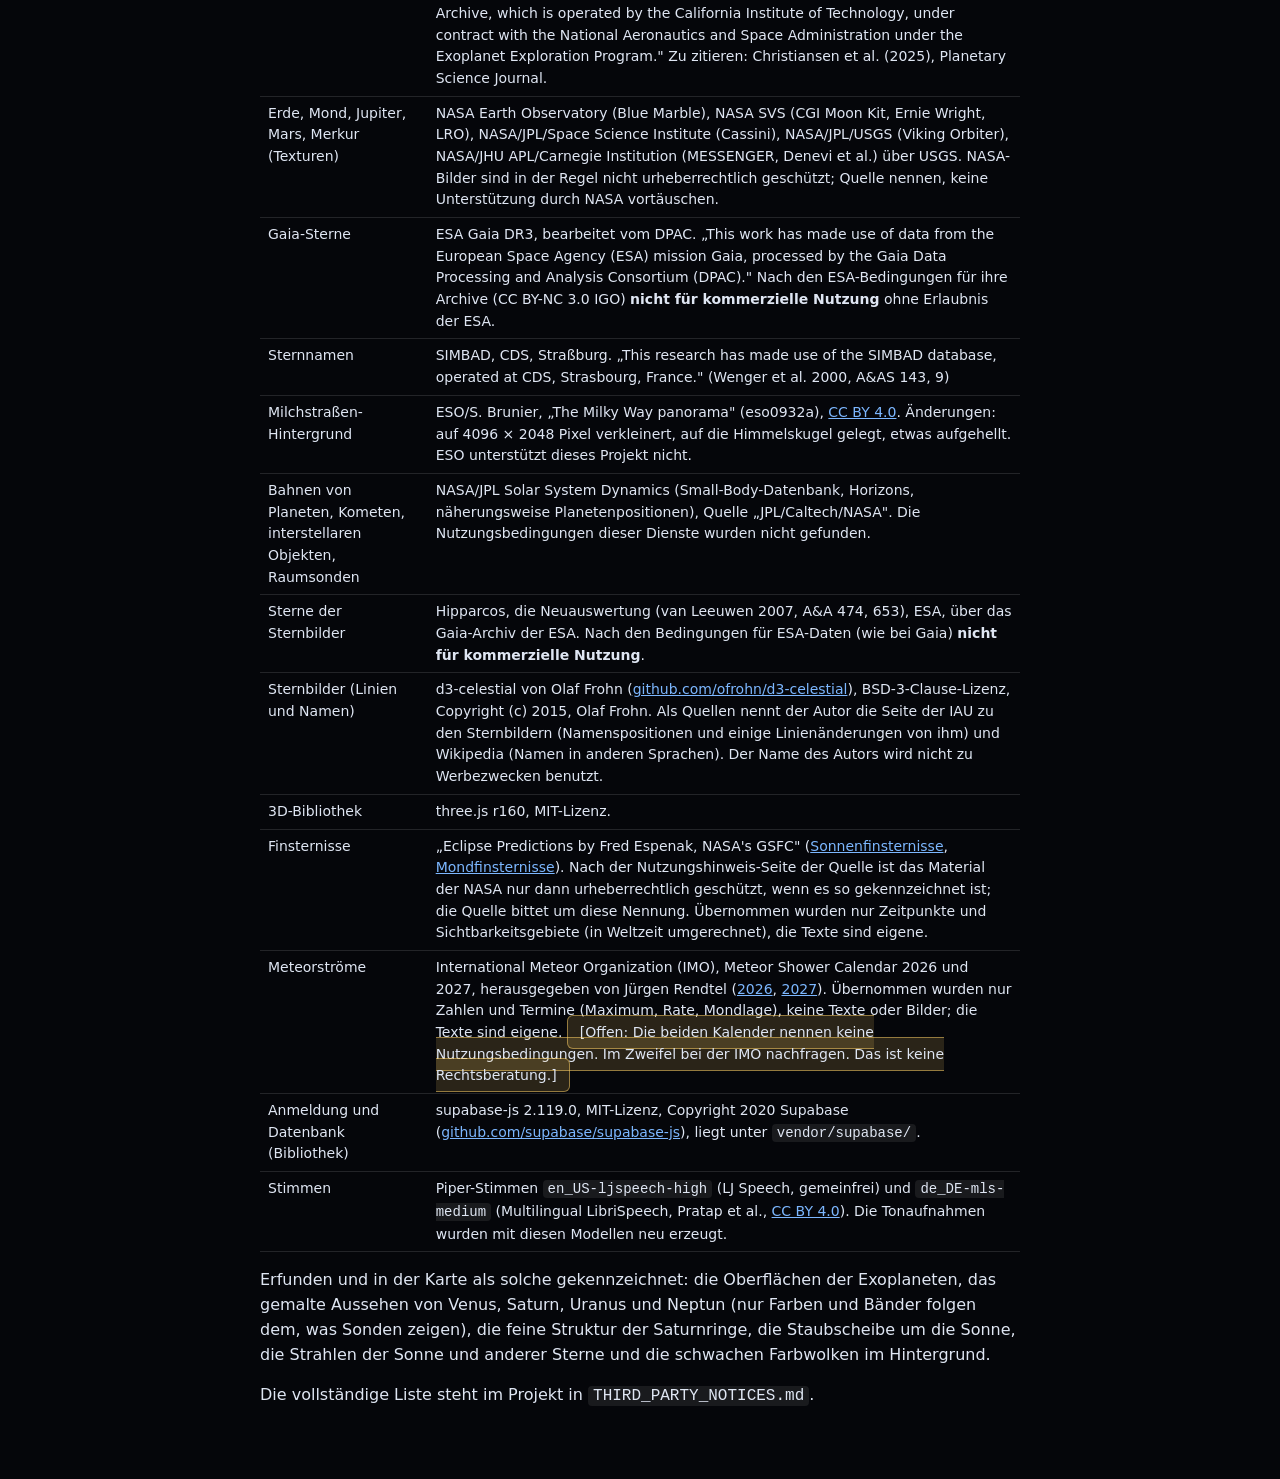
==== commit 7b8f46d7: "The sky at your birth: the sign of astrology next to the constellation the Sun really stood in (date" ====
--- a/web/legal.html
+++ b/web/legal.html
@@ -30,7 +30,7 @@
   <p>Die Karte ist eine statische Webseite. Sie kann ohne Konto genutzt werden, hat keine Werbung und setzt keine Cookies. Ein Konto ist freiwillig (siehe „Freiwilliges Konto“). Die Besuche werden anonym gezählt (siehe „Reichweitenmessung“).</p>
   <ul>
     <li><strong>Eigene Daten der Seite:</strong> Alle Daten, Bilder, Töne und Programmbibliotheken werden von demselben Server geladen wie die Seite selbst. Es werden keine Schriften oder Karten von anderen Anbietern eingebunden. Die einzige Ausnahme ist das Zählskript von GoatCounter (siehe unten).</li>
-    <li><strong>Im Browser gespeichert:</strong> Die gewählte Sprache und die Darstellung (schematisch oder künstlerisch), deine Favoriten, die zuletzt angesehenen Planeten, dein Explorer-Profil (ein freiwilliger Name, dein Interesse und dein Wissensniveau, alles nur, wenn du es angibst), der zuletzt angesehene Ort, deine Notizen und Sammlungen (das Journal), dein Geburtsjahr, wenn du unter „Dein Stern“ eines eingibst (es bleibt nur in diesem Browser und wird nie gesendet, auch nicht mit einem Konto), der Fortschritt der Missionen, deine Antwort auf die Frage des Tages, der Zeitpunkt deines letzten Besuchs (er wird nur gelesen, um einen Wiederbesuch zu erkennen, und nicht gesendet), ob du die Startseite schon gesehen hast und ob die Leiste unten eingeklappt ist, werden im lokalen Speicher deines Browsers (<code>localStorage</code>) abgelegt, damit sie beim nächsten Besuch gelten. Sie verlassen dein Gerät nicht und werden nicht an uns oder Dritte gesendet. Du kannst sie in den Browser-Einstellungen löschen. Unter „Mein Universum“, Journal, kannst du alles als Datei exportieren und alles löschen.</li>
+    <li><strong>Im Browser gespeichert:</strong> Die gewählte Sprache und die Darstellung (schematisch oder künstlerisch), deine Favoriten, die zuletzt angesehenen Planeten, dein Explorer-Profil (ein freiwilliger Name, dein Interesse und dein Wissensniveau, alles nur, wenn du es angibst), der zuletzt angesehene Ort, deine Notizen und Sammlungen (das Journal), dein Geburtsjahr, wenn du unter „Dein Stern“ eines eingibst, und dein Geburtsdatum, wenn du unter „Dein Himmel bei der Geburt“ eines eingibst (beide bleiben nur in diesem Browser und werden nie gesendet, auch nicht mit einem Konto), der Fortschritt der Missionen, deine Antwort auf die Frage des Tages, der Zeitpunkt deines letzten Besuchs (er wird nur gelesen, um einen Wiederbesuch zu erkennen, und nicht gesendet), ob du die Startseite schon gesehen hast und ob die Leiste unten eingeklappt ist, werden im lokalen Speicher deines Browsers (<code>localStorage</code>) abgelegt, damit sie beim nächsten Besuch gelten. Sie verlassen dein Gerät nicht und werden nicht an uns oder Dritte gesendet. Du kannst sie in den Browser-Einstellungen löschen. Unter „Mein Universum“, Journal, kannst du alles als Datei exportieren und alles löschen.</li>
     <li><strong>Server-Protokolle und Hosting:</strong> Diese Seite liegt bei GitHub Pages. Nach der Dokumentation von GitHub wird beim Aufruf einer solchen Seite die IP-Adresse des Besuchers aus Sicherheitsgründen protokolliert und gespeichert, auch ohne GitHub-Konto (<a href="https://docs.github.com/en/pages/getting-started-with-github-pages/about-github-pages">GitHub Docs: About GitHub Pages</a>). Eine konkrete Speicherdauer nennt GitHub dort nicht. Verantwortlich sind GitHub, Inc., 88 Colin P. Kelly Jr. St., San Francisco, CA 94107, USA, und GitHub B.V., Prins Bernhardplein 200, 1097 JB Amsterdam, Niederlande. Für Übermittlungen in die USA nennt GitHub den EU-US Data Privacy Framework und Standardvertragsklauseln (<a href="https://docs.github.com/en/site-policy/privacy-policies/github-general-privacy-statement">Datenschutzerklärung von GitHub</a>). Die Adresse <code>space.todorvankov.com</code> wird über den Domainanbieter IONOS aufgelöst. Stand der Angaben: 10. November 2026.</li>
     <li><strong>Freiwilliges Konto (Supabase):</strong> Du kannst die Seite ohne Konto nutzen. Wenn du ein Konto anlegst, werden gespeichert: deine E-Mail-Adresse, dein Passwort (nur als Hashwert, nicht im Klartext), der Benutzername, den du wählst, dein Logbuch (Favoriten, zuletzt angesehene Planeten, Fortschritt der Missionen, Erfahrungspunkte und Abzeichen, dein Explorer-Profil mit dem freiwilligen Namen, deine Notizen und Sammlungen) sowie technische Angaben des Anmeldedienstes wie Zeitpunkt der Registrierung und der letzten Anmeldung. Zweck ist, dein Logbuch auf allen deinen Geräten gleich zu halten. Rechtsgrundlagen sind die Durchführung des Nutzungsverhältnisses, das du mit dem Konto eingehst (Art. 6 Abs. 1 lit. b DSGVO), und deine Einwilligung bei der Registrierung (Art. 6 Abs. 1 lit. a DSGVO), die du mit dem Löschen des Kontos oder per E-Mail an die Adresse im Impressum widerrufen kannst. Betrieben wird das Konto mit Supabase (Supabase, Inc., <a href="https://supabase.com/privacy">supabase.com/privacy</a>). Die Datenbank liegt in der Region Frankfurt (eu-central-1). Die Bestätigungs- und Passwort-Mails werden über den Mailversand von Supabase gesendet. Nur wenn du dich anmeldest oder eine Anmeldung in deinem Browser gespeichert ist, lädt deine Seite die Bibliothek von diesem Server (<code>vendor/supabase/</code>) und verbindet sich mit <code>hkfdvsteynrtyhzhbqkl.supabase.co</code>; dabei erfährt Supabase technisch deine IP-Adresse. Besucher ohne Konto stellen diese Verbindung nicht her. Die Zugriffsregeln der Datenbank erlauben jedem Konto nur den Zugriff auf die eigenen Daten. Im Browser speichert die Bibliothek für die Anmeldung eine Sitzung im lokalen Speicher (Eintrag <code>sb-…-auth-token</code>, keine Cookies), die beim Abmelden entfernt wird. Die Daten bleiben gespeichert, bis du das Konto löschst. Mit „Konto löschen“ im Logbuch werden das Konto, das Profil und das gespeicherte Logbuch sofort entfernt. Du hast außerdem das Recht auf Auskunft, Berichtigung, Einschränkung der Verarbeitung und Widerspruch (E-Mail an die Adresse im Impressum) und kannst dich bei einer Datenschutzaufsichtsbehörde beschweren. Stand der Angaben: 15. November 2026. <span class="todo">[Offen: Den Auftragsverarbeitungsvertrag (AVV/DPA) mit Supabase im Dashboard abschließen und prüfen, wie Supabase Übermittlungen in die USA absichert, und die Angaben hier bei Bedarf ergänzen. Das ist keine Rechtsberatung.]</span></li>
     <li><strong>Reichweitenmessung (GoatCounter):</strong> Um zu sehen, wie oft die Seite besucht wird, nutzt diese Seite den Dienst GoatCounter (<a href="https://www.goatcounter.com/privacy">goatcounter.com/privacy</a>). Beim Aufruf wird das Skript von <code>gc.zgo.at</code> geladen, dabei erfährt GoatCounter technisch deine IP-Adresse und die Angaben deines Browsers. Nach eigenen Angaben speichert GoatCounter weder IP-Adressen noch den vollständigen User-Agent noch Kennungen: Diese Angaben liegen höchstens 8 Stunden im Arbeitsspeicher, damit derselbe Besuch nicht doppelt gezählt wird, und werden nicht dauerhaft gespeichert. Dauerhaft gespeichert werden nur zusammengefasste Zahlen pro Tag: die aufgerufene Seite, die Herkunftsseite (Referrer), Browser, Betriebssystem, Bildschirmbreite und das ungefähre Land (aus der IP-Adresse berechnet). Die Sprache wird nicht erfasst. Zusätzlich zählt die Seite einzelne Ereignisse, zum Beispiel dass eine Reise gestartet, die Frage des Tages beantwortet, eine Mission erledigt, eine Sprache gewählt oder ein Konto angelegt, angemeldet oder gelöscht wurde. Auf dieselbe Weise wird gezählt, wie lange ein Besuch bei sichtbarer Seite ungefähr dauert (Ereignisse bei 1, 5 und 15 Minuten) und ob der Browser schon einmal da war (Ereignis „returning“, wenn der letzte Besuch mehr als 30 Minuten zurückliegt). Außerdem werden technische Messwerte in groben Stufen gezählt: die Ladezeit bis zur Anzeige der Karte (unter 2, 2 bis 5, 5 bis 10, über 10 Sekunden), die mittlere Bildrate in den ersten Sekunden (unter 20, 20 bis 40, über 40 Bilder pro Sekunde), ob die Grafikverbindung abgebrochen ist und ob auf der Seite ein Skriptfehler aufgetreten ist (nur dieses Ereignis, ohne Fehlertext). Weder die Grafikkarte noch Einzelwerte werden erfasst. Gezählt wird außerdem, welche Funktionen benutzt werden (zum Beispiel Suche, Reiseplaner, Info, Vorlesen, Entfernung messen, Tour bis zum Ende), jeweils nur als Name des Ereignisses. Dabei wird nur der Name des Ereignisses an GoatCounter gesendet, der dort wie ein Seitenaufruf gezählt wird, ohne Bezug zu einer Person. Es werden keine Cookies und kein lokaler Speicher dafür benutzt, und es werden nach Angaben des Dienstes keine Informationen an Dritte weitergegeben. Betrieben wird GoatCounter von Martin Tournoij (Irland), die Daten liegen bei Hetzner Online GmbH in Finnland und Deutschland. Rechtsgrundlage ist unser berechtigtes Interesse an der Reichweite des Projekts (Art. 6 Abs. 1 lit. f DSGVO). Du kannst dem widersprechen, schreibe dazu an die E-Mail-Adresse im Impressum. Stand der Angaben: 10. November 2026 (Datenschutzerklärung von GoatCounter vom 8. Juni 2025). <span class="todo">[Offen: GoatCounter nennt in seinen Texten keinen Vertrag zur Auftragsverarbeitung (AVV) und keine Speicherdauer der zusammengefassten Zahlen. Bei Bedarf bei support@goatcounter.com nachfragen. Das ist keine Rechtsberatung.]</span></li>
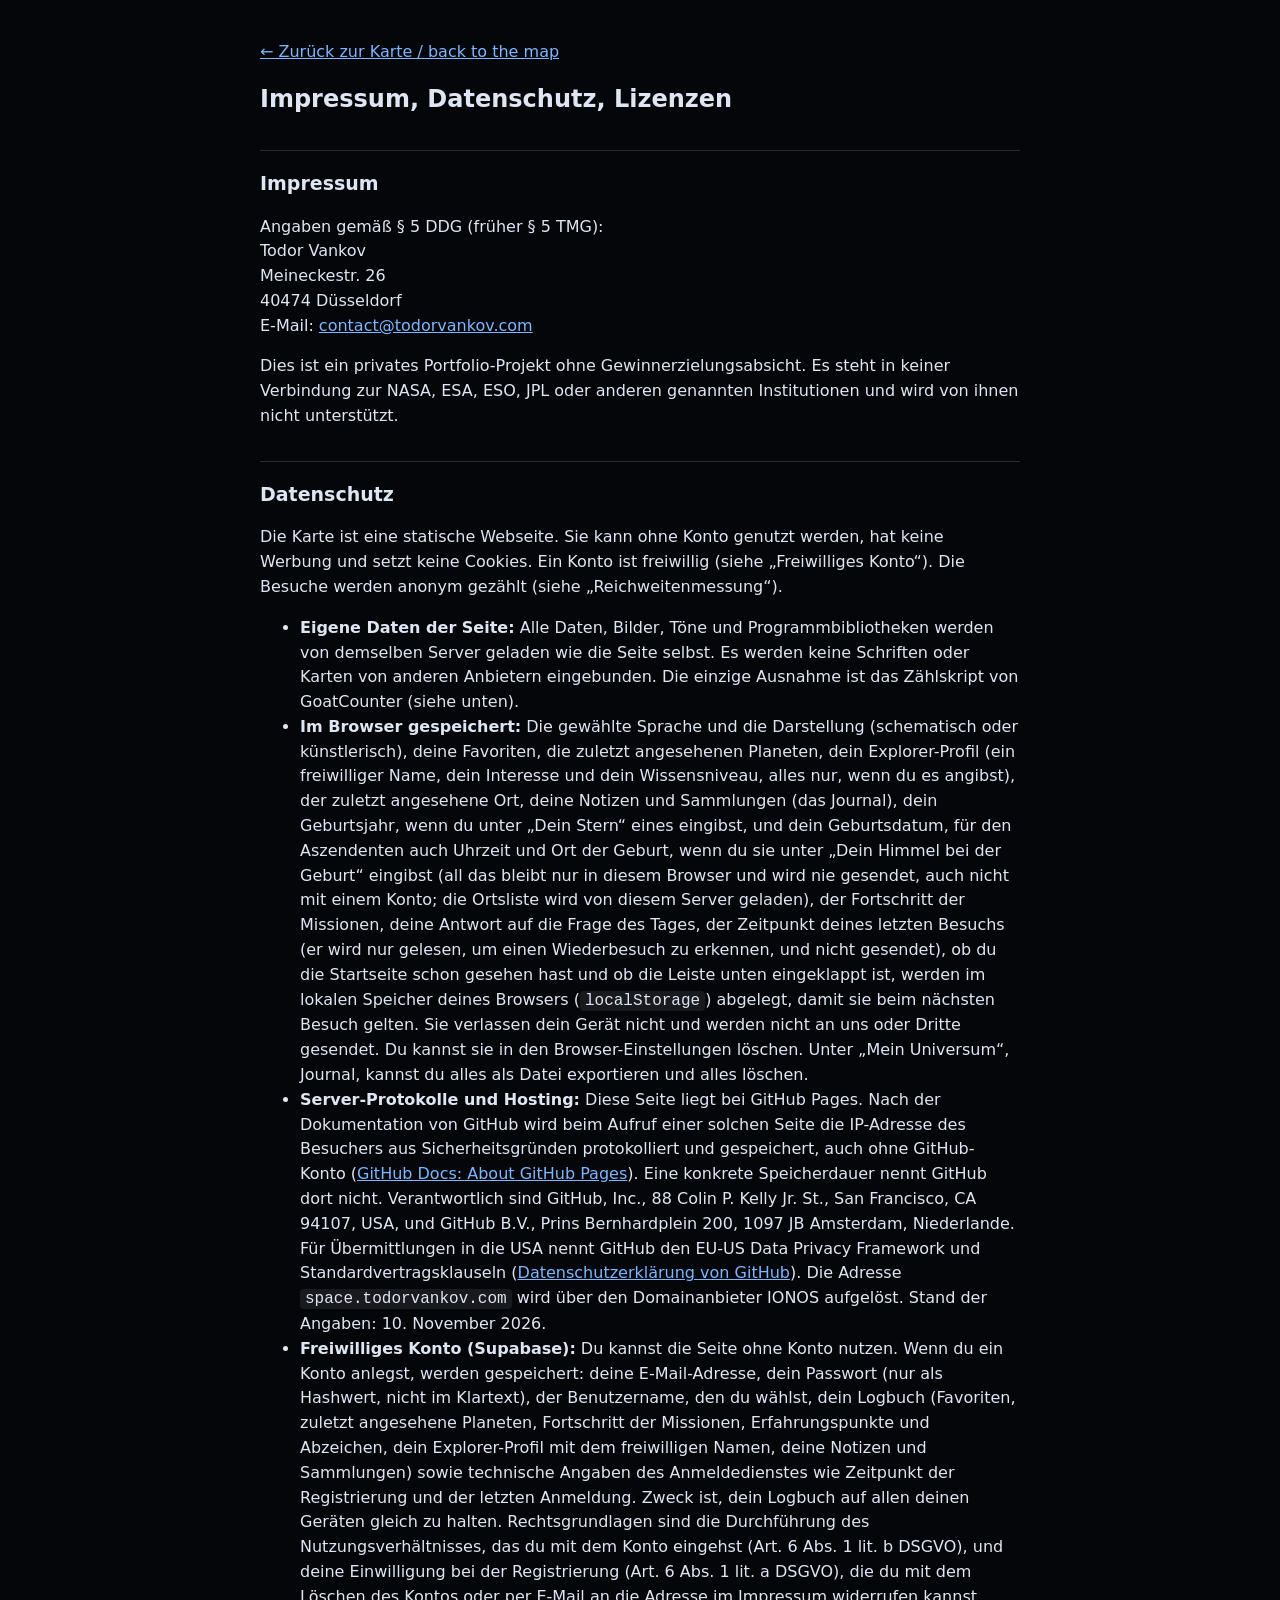
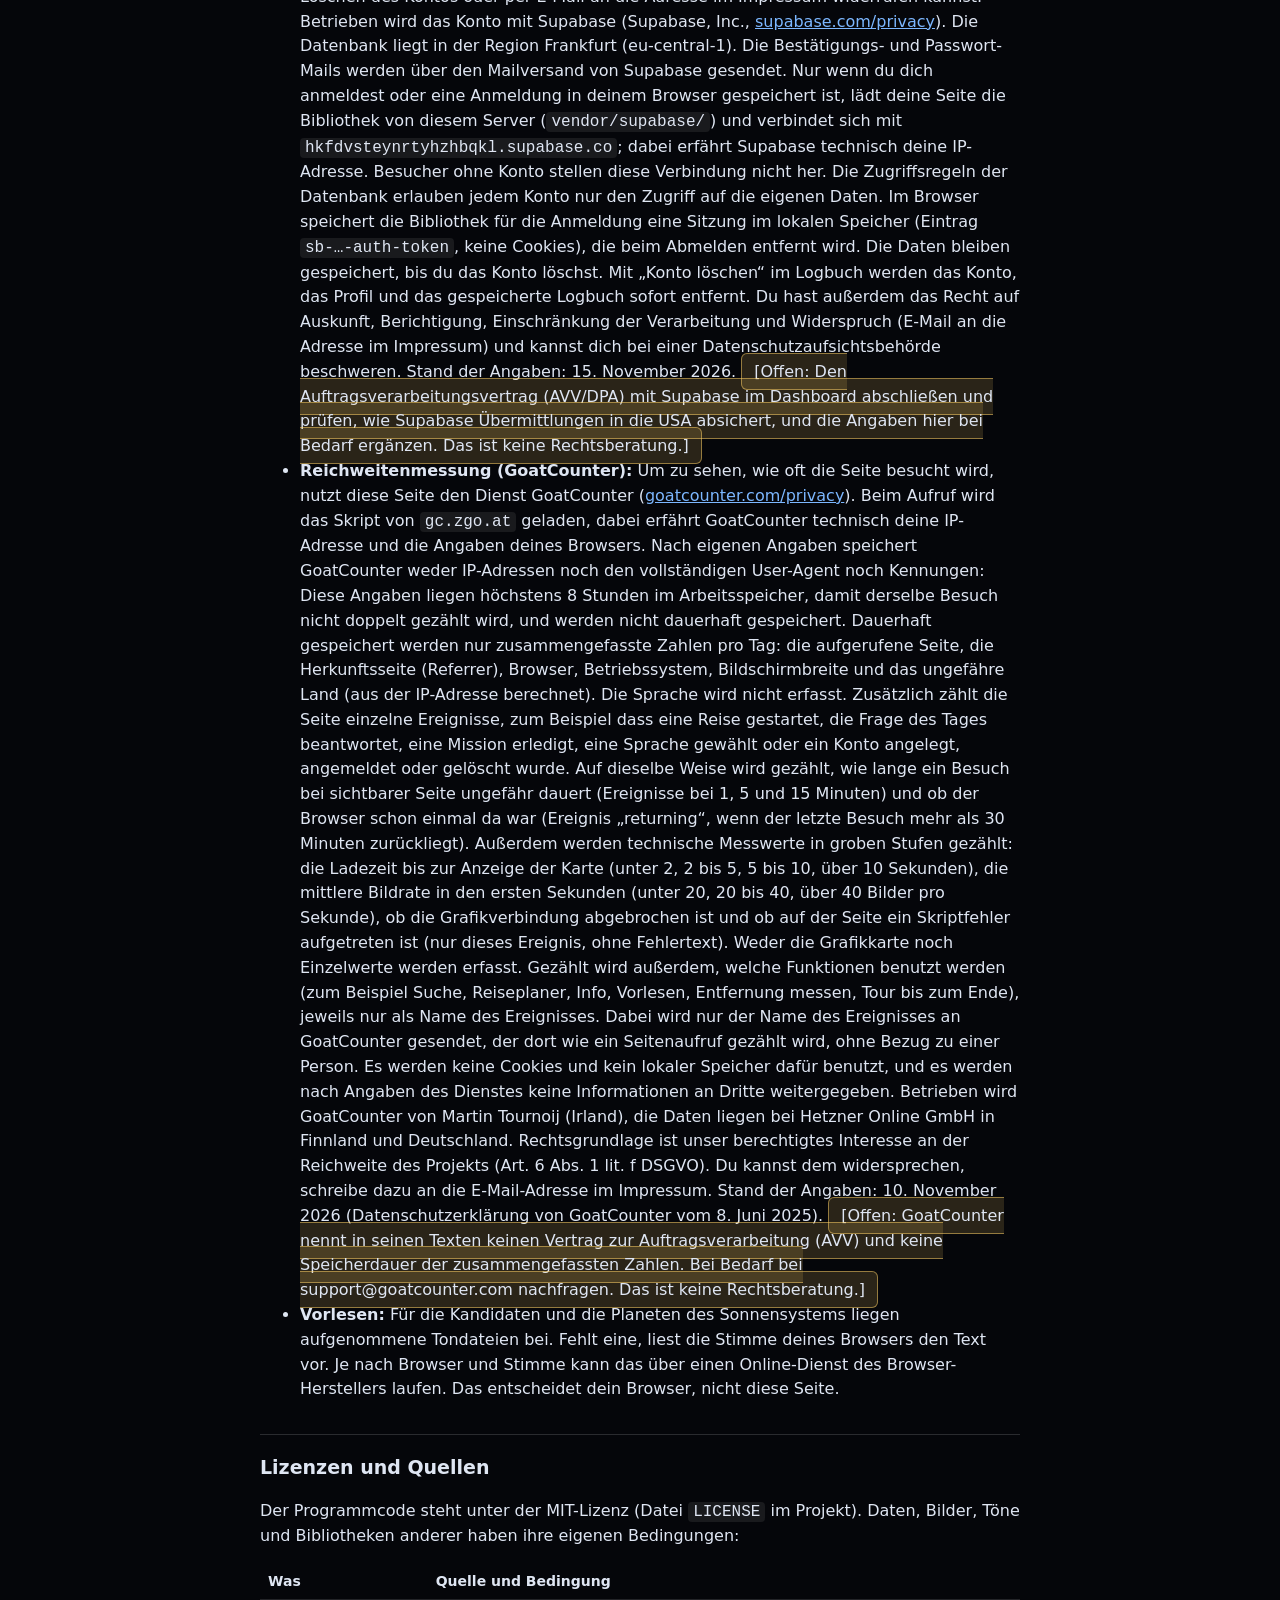
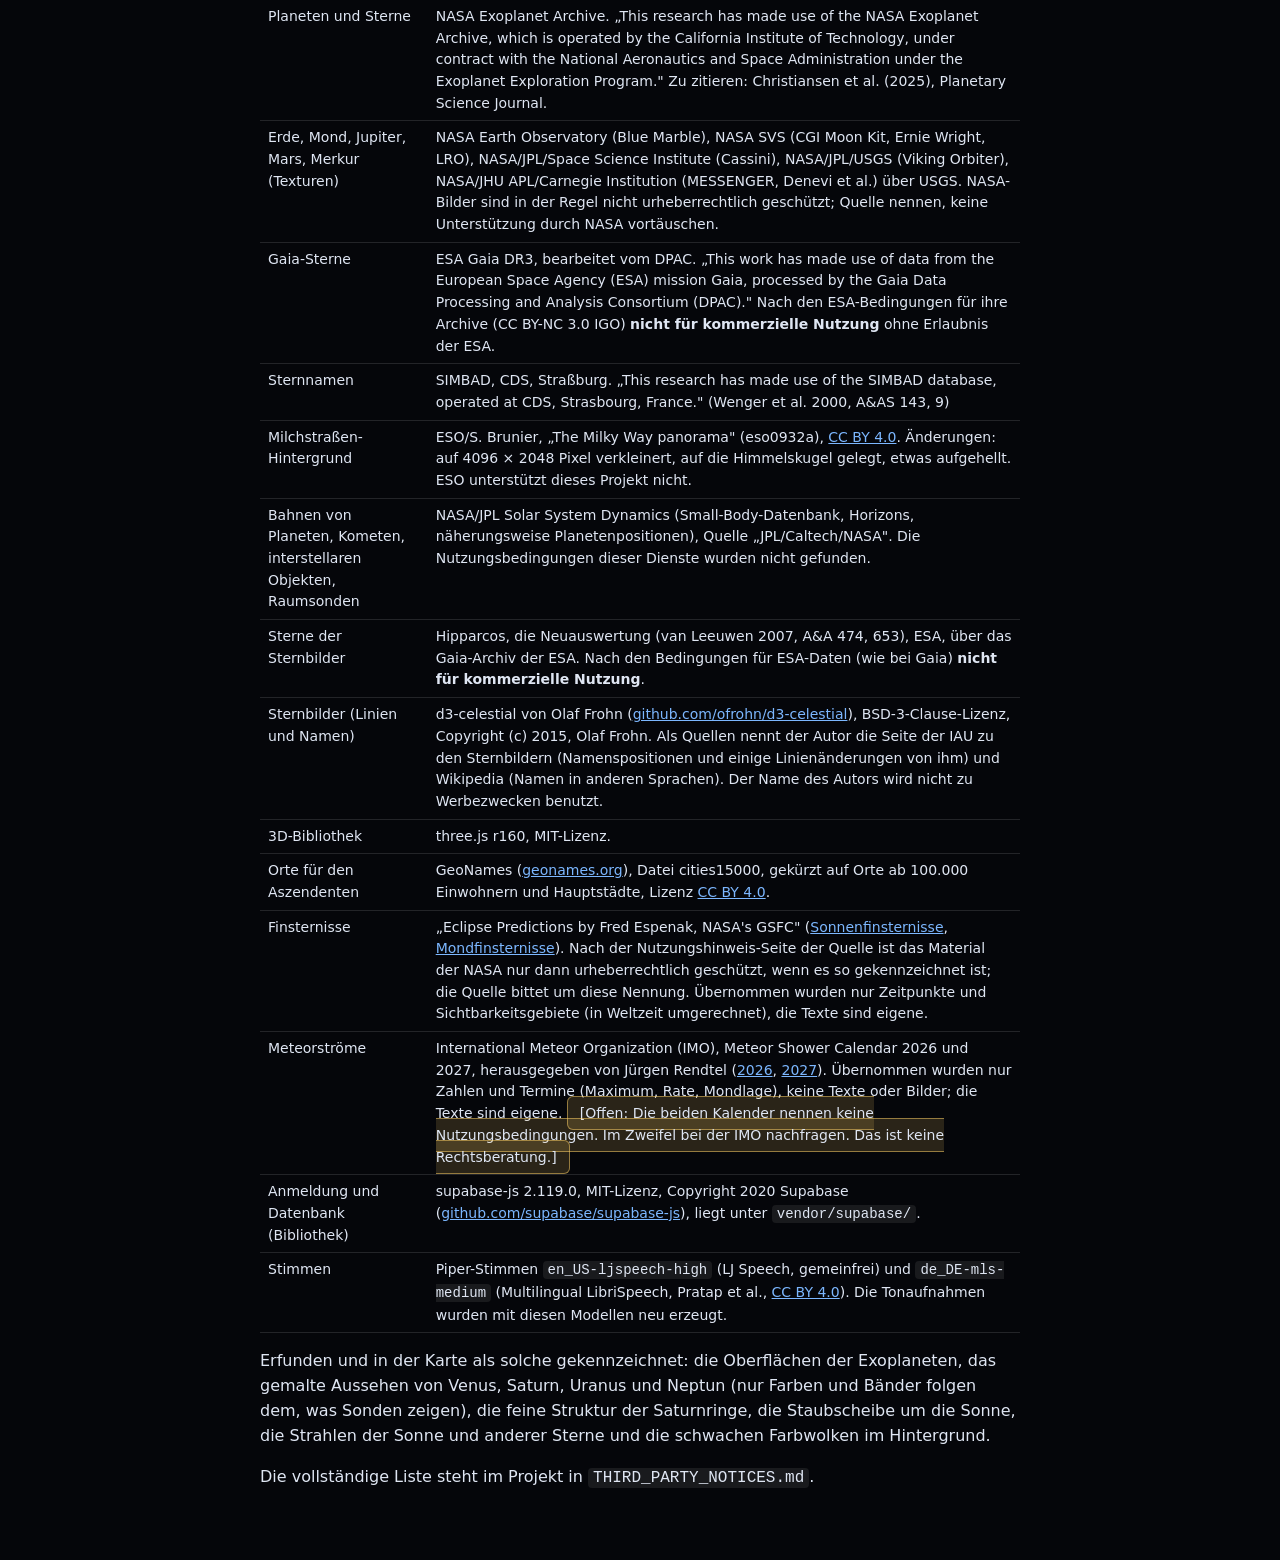
==== commit 6a540303: "The sky at your birth: the ascendant (local hour and place, time zone from GeoNames places, sign of " ====
--- a/web/legal.html
+++ b/web/legal.html
@@ -30,7 +30,7 @@
   <p>Die Karte ist eine statische Webseite. Sie kann ohne Konto genutzt werden, hat keine Werbung und setzt keine Cookies. Ein Konto ist freiwillig (siehe „Freiwilliges Konto“). Die Besuche werden anonym gezählt (siehe „Reichweitenmessung“).</p>
   <ul>
     <li><strong>Eigene Daten der Seite:</strong> Alle Daten, Bilder, Töne und Programmbibliotheken werden von demselben Server geladen wie die Seite selbst. Es werden keine Schriften oder Karten von anderen Anbietern eingebunden. Die einzige Ausnahme ist das Zählskript von GoatCounter (siehe unten).</li>
-    <li><strong>Im Browser gespeichert:</strong> Die gewählte Sprache und die Darstellung (schematisch oder künstlerisch), deine Favoriten, die zuletzt angesehenen Planeten, dein Explorer-Profil (ein freiwilliger Name, dein Interesse und dein Wissensniveau, alles nur, wenn du es angibst), der zuletzt angesehene Ort, deine Notizen und Sammlungen (das Journal), dein Geburtsjahr, wenn du unter „Dein Stern“ eines eingibst, und dein Geburtsdatum, wenn du unter „Dein Himmel bei der Geburt“ eines eingibst (beide bleiben nur in diesem Browser und werden nie gesendet, auch nicht mit einem Konto), der Fortschritt der Missionen, deine Antwort auf die Frage des Tages, der Zeitpunkt deines letzten Besuchs (er wird nur gelesen, um einen Wiederbesuch zu erkennen, und nicht gesendet), ob du die Startseite schon gesehen hast und ob die Leiste unten eingeklappt ist, werden im lokalen Speicher deines Browsers (<code>localStorage</code>) abgelegt, damit sie beim nächsten Besuch gelten. Sie verlassen dein Gerät nicht und werden nicht an uns oder Dritte gesendet. Du kannst sie in den Browser-Einstellungen löschen. Unter „Mein Universum“, Journal, kannst du alles als Datei exportieren und alles löschen.</li>
+    <li><strong>Im Browser gespeichert:</strong> Die gewählte Sprache und die Darstellung (schematisch oder künstlerisch), deine Favoriten, die zuletzt angesehenen Planeten, dein Explorer-Profil (ein freiwilliger Name, dein Interesse und dein Wissensniveau, alles nur, wenn du es angibst), der zuletzt angesehene Ort, deine Notizen und Sammlungen (das Journal), dein Geburtsjahr, wenn du unter „Dein Stern“ eines eingibst, und dein Geburtsdatum, für den Aszendenten auch Uhrzeit und Ort der Geburt, wenn du sie unter „Dein Himmel bei der Geburt“ eingibst (all das bleibt nur in diesem Browser und wird nie gesendet, auch nicht mit einem Konto; die Ortsliste wird von diesem Server geladen), der Fortschritt der Missionen, deine Antwort auf die Frage des Tages, der Zeitpunkt deines letzten Besuchs (er wird nur gelesen, um einen Wiederbesuch zu erkennen, und nicht gesendet), ob du die Startseite schon gesehen hast und ob die Leiste unten eingeklappt ist, werden im lokalen Speicher deines Browsers (<code>localStorage</code>) abgelegt, damit sie beim nächsten Besuch gelten. Sie verlassen dein Gerät nicht und werden nicht an uns oder Dritte gesendet. Du kannst sie in den Browser-Einstellungen löschen. Unter „Mein Universum“, Journal, kannst du alles als Datei exportieren und alles löschen.</li>
     <li><strong>Server-Protokolle und Hosting:</strong> Diese Seite liegt bei GitHub Pages. Nach der Dokumentation von GitHub wird beim Aufruf einer solchen Seite die IP-Adresse des Besuchers aus Sicherheitsgründen protokolliert und gespeichert, auch ohne GitHub-Konto (<a href="https://docs.github.com/en/pages/getting-started-with-github-pages/about-github-pages">GitHub Docs: About GitHub Pages</a>). Eine konkrete Speicherdauer nennt GitHub dort nicht. Verantwortlich sind GitHub, Inc., 88 Colin P. Kelly Jr. St., San Francisco, CA 94107, USA, und GitHub B.V., Prins Bernhardplein 200, 1097 JB Amsterdam, Niederlande. Für Übermittlungen in die USA nennt GitHub den EU-US Data Privacy Framework und Standardvertragsklauseln (<a href="https://docs.github.com/en/site-policy/privacy-policies/github-general-privacy-statement">Datenschutzerklärung von GitHub</a>). Die Adresse <code>space.todorvankov.com</code> wird über den Domainanbieter IONOS aufgelöst. Stand der Angaben: 10. November 2026.</li>
     <li><strong>Freiwilliges Konto (Supabase):</strong> Du kannst die Seite ohne Konto nutzen. Wenn du ein Konto anlegst, werden gespeichert: deine E-Mail-Adresse, dein Passwort (nur als Hashwert, nicht im Klartext), der Benutzername, den du wählst, dein Logbuch (Favoriten, zuletzt angesehene Planeten, Fortschritt der Missionen, Erfahrungspunkte und Abzeichen, dein Explorer-Profil mit dem freiwilligen Namen, deine Notizen und Sammlungen) sowie technische Angaben des Anmeldedienstes wie Zeitpunkt der Registrierung und der letzten Anmeldung. Zweck ist, dein Logbuch auf allen deinen Geräten gleich zu halten. Rechtsgrundlagen sind die Durchführung des Nutzungsverhältnisses, das du mit dem Konto eingehst (Art. 6 Abs. 1 lit. b DSGVO), und deine Einwilligung bei der Registrierung (Art. 6 Abs. 1 lit. a DSGVO), die du mit dem Löschen des Kontos oder per E-Mail an die Adresse im Impressum widerrufen kannst. Betrieben wird das Konto mit Supabase (Supabase, Inc., <a href="https://supabase.com/privacy">supabase.com/privacy</a>). Die Datenbank liegt in der Region Frankfurt (eu-central-1). Die Bestätigungs- und Passwort-Mails werden über den Mailversand von Supabase gesendet. Nur wenn du dich anmeldest oder eine Anmeldung in deinem Browser gespeichert ist, lädt deine Seite die Bibliothek von diesem Server (<code>vendor/supabase/</code>) und verbindet sich mit <code>hkfdvsteynrtyhzhbqkl.supabase.co</code>; dabei erfährt Supabase technisch deine IP-Adresse. Besucher ohne Konto stellen diese Verbindung nicht her. Die Zugriffsregeln der Datenbank erlauben jedem Konto nur den Zugriff auf die eigenen Daten. Im Browser speichert die Bibliothek für die Anmeldung eine Sitzung im lokalen Speicher (Eintrag <code>sb-…-auth-token</code>, keine Cookies), die beim Abmelden entfernt wird. Die Daten bleiben gespeichert, bis du das Konto löschst. Mit „Konto löschen“ im Logbuch werden das Konto, das Profil und das gespeicherte Logbuch sofort entfernt. Du hast außerdem das Recht auf Auskunft, Berichtigung, Einschränkung der Verarbeitung und Widerspruch (E-Mail an die Adresse im Impressum) und kannst dich bei einer Datenschutzaufsichtsbehörde beschweren. Stand der Angaben: 15. November 2026. <span class="todo">[Offen: Den Auftragsverarbeitungsvertrag (AVV/DPA) mit Supabase im Dashboard abschließen und prüfen, wie Supabase Übermittlungen in die USA absichert, und die Angaben hier bei Bedarf ergänzen. Das ist keine Rechtsberatung.]</span></li>
     <li><strong>Reichweitenmessung (GoatCounter):</strong> Um zu sehen, wie oft die Seite besucht wird, nutzt diese Seite den Dienst GoatCounter (<a href="https://www.goatcounter.com/privacy">goatcounter.com/privacy</a>). Beim Aufruf wird das Skript von <code>gc.zgo.at</code> geladen, dabei erfährt GoatCounter technisch deine IP-Adresse und die Angaben deines Browsers. Nach eigenen Angaben speichert GoatCounter weder IP-Adressen noch den vollständigen User-Agent noch Kennungen: Diese Angaben liegen höchstens 8 Stunden im Arbeitsspeicher, damit derselbe Besuch nicht doppelt gezählt wird, und werden nicht dauerhaft gespeichert. Dauerhaft gespeichert werden nur zusammengefasste Zahlen pro Tag: die aufgerufene Seite, die Herkunftsseite (Referrer), Browser, Betriebssystem, Bildschirmbreite und das ungefähre Land (aus der IP-Adresse berechnet). Die Sprache wird nicht erfasst. Zusätzlich zählt die Seite einzelne Ereignisse, zum Beispiel dass eine Reise gestartet, die Frage des Tages beantwortet, eine Mission erledigt, eine Sprache gewählt oder ein Konto angelegt, angemeldet oder gelöscht wurde. Auf dieselbe Weise wird gezählt, wie lange ein Besuch bei sichtbarer Seite ungefähr dauert (Ereignisse bei 1, 5 und 15 Minuten) und ob der Browser schon einmal da war (Ereignis „returning“, wenn der letzte Besuch mehr als 30 Minuten zurückliegt). Außerdem werden technische Messwerte in groben Stufen gezählt: die Ladezeit bis zur Anzeige der Karte (unter 2, 2 bis 5, 5 bis 10, über 10 Sekunden), die mittlere Bildrate in den ersten Sekunden (unter 20, 20 bis 40, über 40 Bilder pro Sekunde), ob die Grafikverbindung abgebrochen ist und ob auf der Seite ein Skriptfehler aufgetreten ist (nur dieses Ereignis, ohne Fehlertext). Weder die Grafikkarte noch Einzelwerte werden erfasst. Gezählt wird außerdem, welche Funktionen benutzt werden (zum Beispiel Suche, Reiseplaner, Info, Vorlesen, Entfernung messen, Tour bis zum Ende), jeweils nur als Name des Ereignisses. Dabei wird nur der Name des Ereignisses an GoatCounter gesendet, der dort wie ein Seitenaufruf gezählt wird, ohne Bezug zu einer Person. Es werden keine Cookies und kein lokaler Speicher dafür benutzt, und es werden nach Angaben des Dienstes keine Informationen an Dritte weitergegeben. Betrieben wird GoatCounter von Martin Tournoij (Irland), die Daten liegen bei Hetzner Online GmbH in Finnland und Deutschland. Rechtsgrundlage ist unser berechtigtes Interesse an der Reichweite des Projekts (Art. 6 Abs. 1 lit. f DSGVO). Du kannst dem widersprechen, schreibe dazu an die E-Mail-Adresse im Impressum. Stand der Angaben: 10. November 2026 (Datenschutzerklärung von GoatCounter vom 8. Juni 2025). <span class="todo">[Offen: GoatCounter nennt in seinen Texten keinen Vertrag zur Auftragsverarbeitung (AVV) und keine Speicherdauer der zusammengefassten Zahlen. Bei Bedarf bei support@goatcounter.com nachfragen. Das ist keine Rechtsberatung.]</span></li>
@@ -50,6 +50,7 @@
     <tr><td>Sterne der Sternbilder</td><td>Hipparcos, die Neuauswertung (van Leeuwen 2007, A&amp;A 474, 653), ESA, über das Gaia-Archiv der ESA. Nach den Bedingungen für ESA-Daten (wie bei Gaia) <strong>nicht für kommerzielle Nutzung</strong>.</td></tr>
     <tr><td>Sternbilder (Linien und Namen)</td><td>d3-celestial von Olaf Frohn (<a href="https://github.com/ofrohn/d3-celestial">github.com/ofrohn/d3-celestial</a>), BSD-3-Clause-Lizenz, Copyright (c) 2015, Olaf Frohn. Als Quellen nennt der Autor die Seite der IAU zu den Sternbildern (Namenspositionen und einige Linienänderungen von ihm) und Wikipedia (Namen in anderen Sprachen). Der Name des Autors wird nicht zu Werbezwecken benutzt.</td></tr>
     <tr><td>3D-Bibliothek</td><td>three.js r160, MIT-Lizenz.</td></tr>
+    <tr><td>Orte für den Aszendenten</td><td>GeoNames (<a href="https://www.geonames.org">geonames.org</a>), Datei cities15000, gekürzt auf Orte ab 100.000 Einwohnern und Hauptstädte, Lizenz <a href="https://creativecommons.org/licenses/by/4.0/">CC BY 4.0</a>.</td></tr>
     <tr><td>Finsternisse</td><td>„Eclipse Predictions by Fred Espenak, NASA's GSFC" (<a href="https://eclipse.gsfc.nasa.gov/SEdecade/SEdecade2021.html">Sonnenfinsternisse</a>, <a href="https://eclipse.gsfc.nasa.gov/LEdecade/LEdecade2021.html">Mondfinsternisse</a>). Nach der Nutzungshinweis-Seite der Quelle ist das Material der NASA nur dann urheberrechtlich geschützt, wenn es so gekennzeichnet ist; die Quelle bittet um diese Nennung. Übernommen wurden nur Zeitpunkte und Sichtbarkeitsgebiete (in Weltzeit umgerechnet), die Texte sind eigene.</td></tr>
     <tr><td>Meteorströme</td><td>International Meteor Organization (IMO), Meteor Shower Calendar 2026 und 2027, herausgegeben von Jürgen Rendtel (<a href="https://www.imo.net/the-2026-meteor-shower-calendar-is-here/">2026</a>, <a href="https://www.imo.net/meteor-shower-calendar-2027/">2027</a>). Übernommen wurden nur Zahlen und Termine (Maximum, Rate, Mondlage), keine Texte oder Bilder; die Texte sind eigene. <span class="todo">[Offen: Die beiden Kalender nennen keine Nutzungsbedingungen. Im Zweifel bei der IMO nachfragen. Das ist keine Rechtsberatung.]</span></td></tr>
     <tr><td>Anmeldung und Datenbank (Bibliothek)</td><td>supabase-js 2.119.0, MIT-Lizenz, Copyright 2020 Supabase (<a href="https://github.com/supabase/supabase-js">github.com/supabase/supabase-js</a>), liegt unter <code>vendor/supabase/</code>.</td></tr>
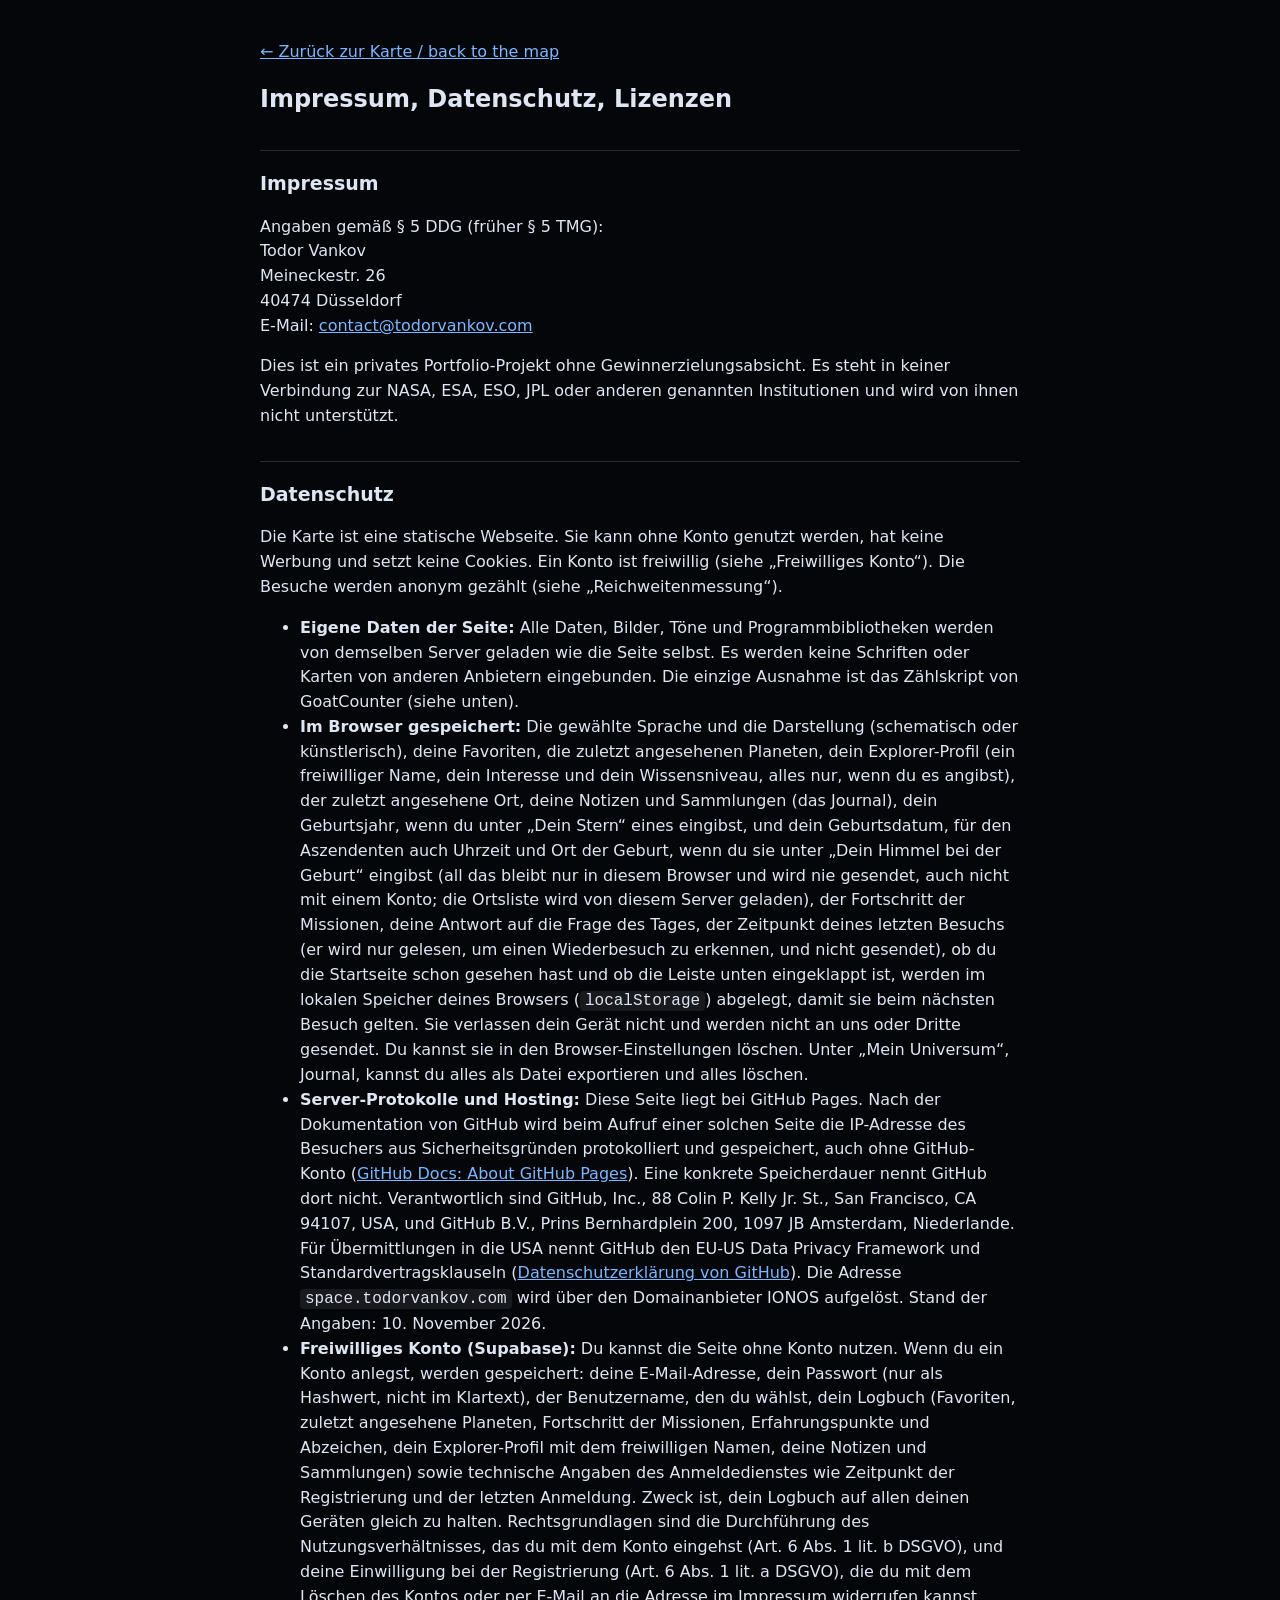
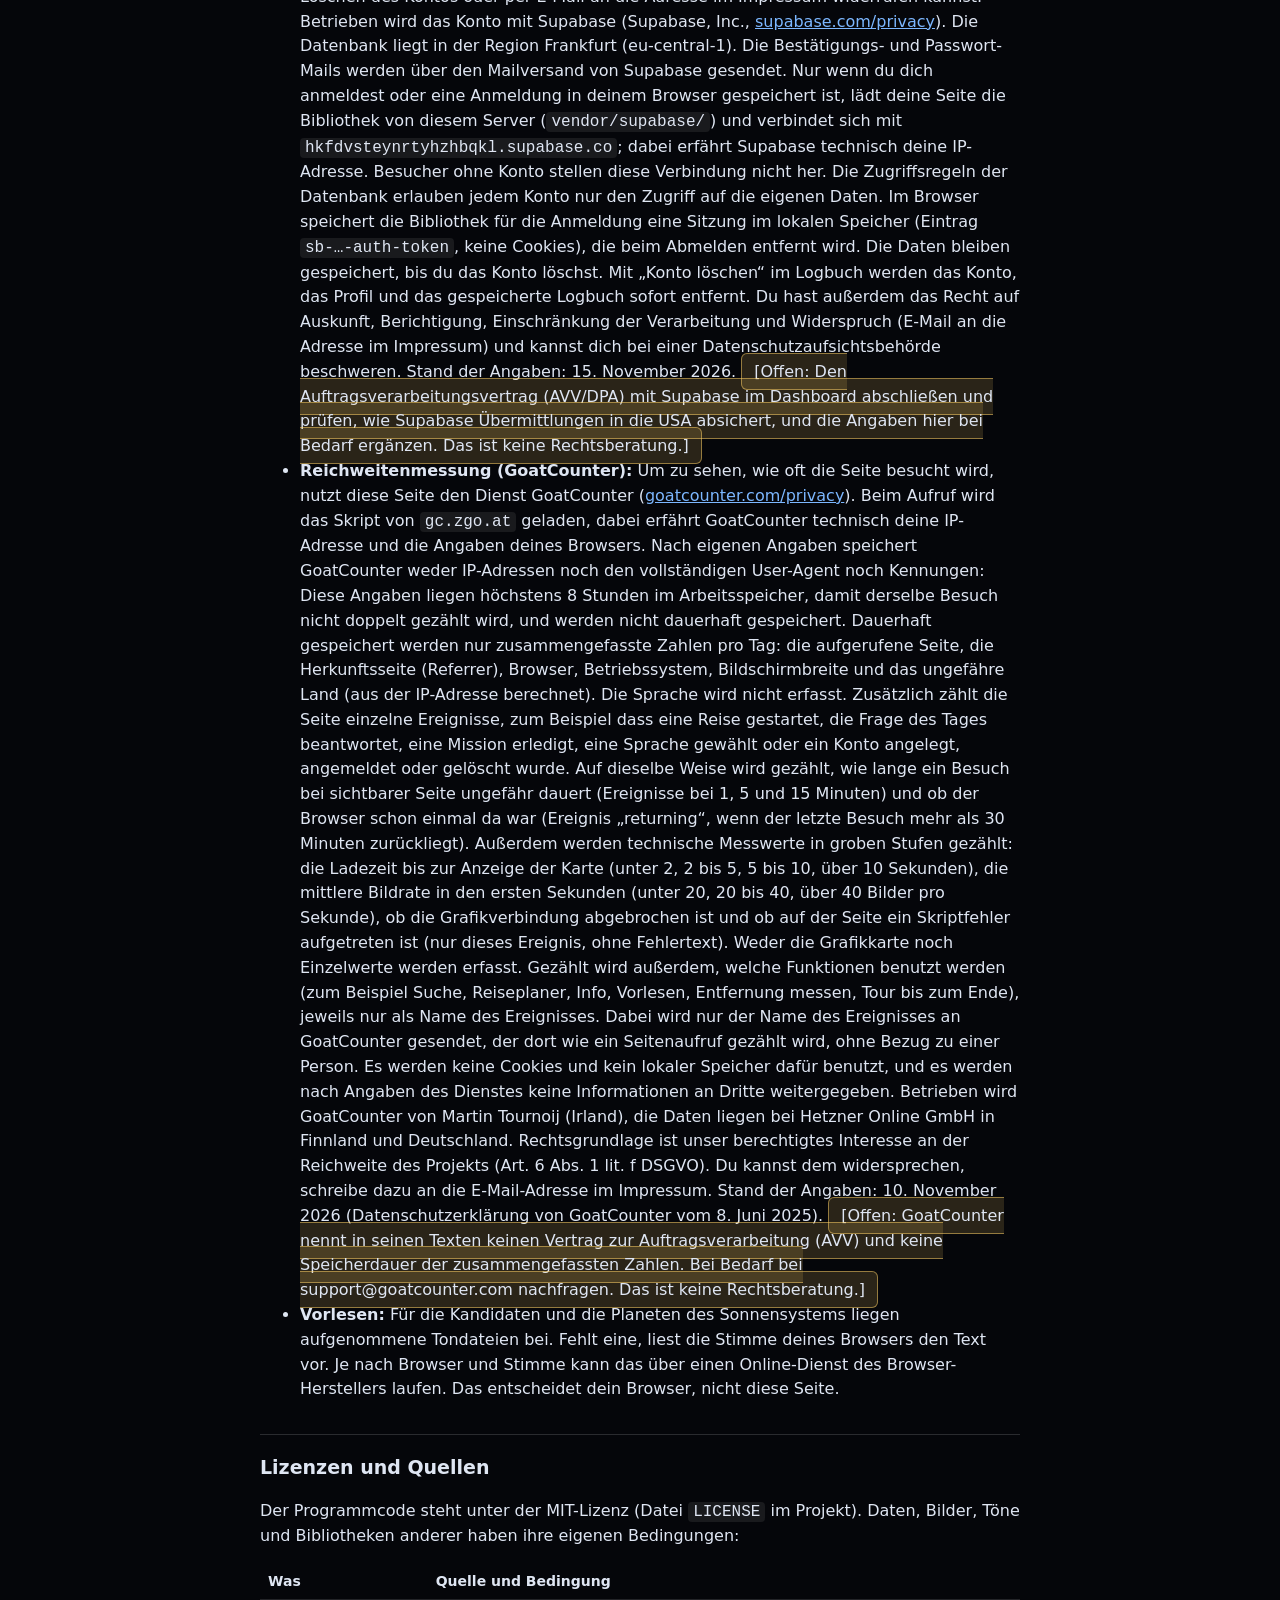
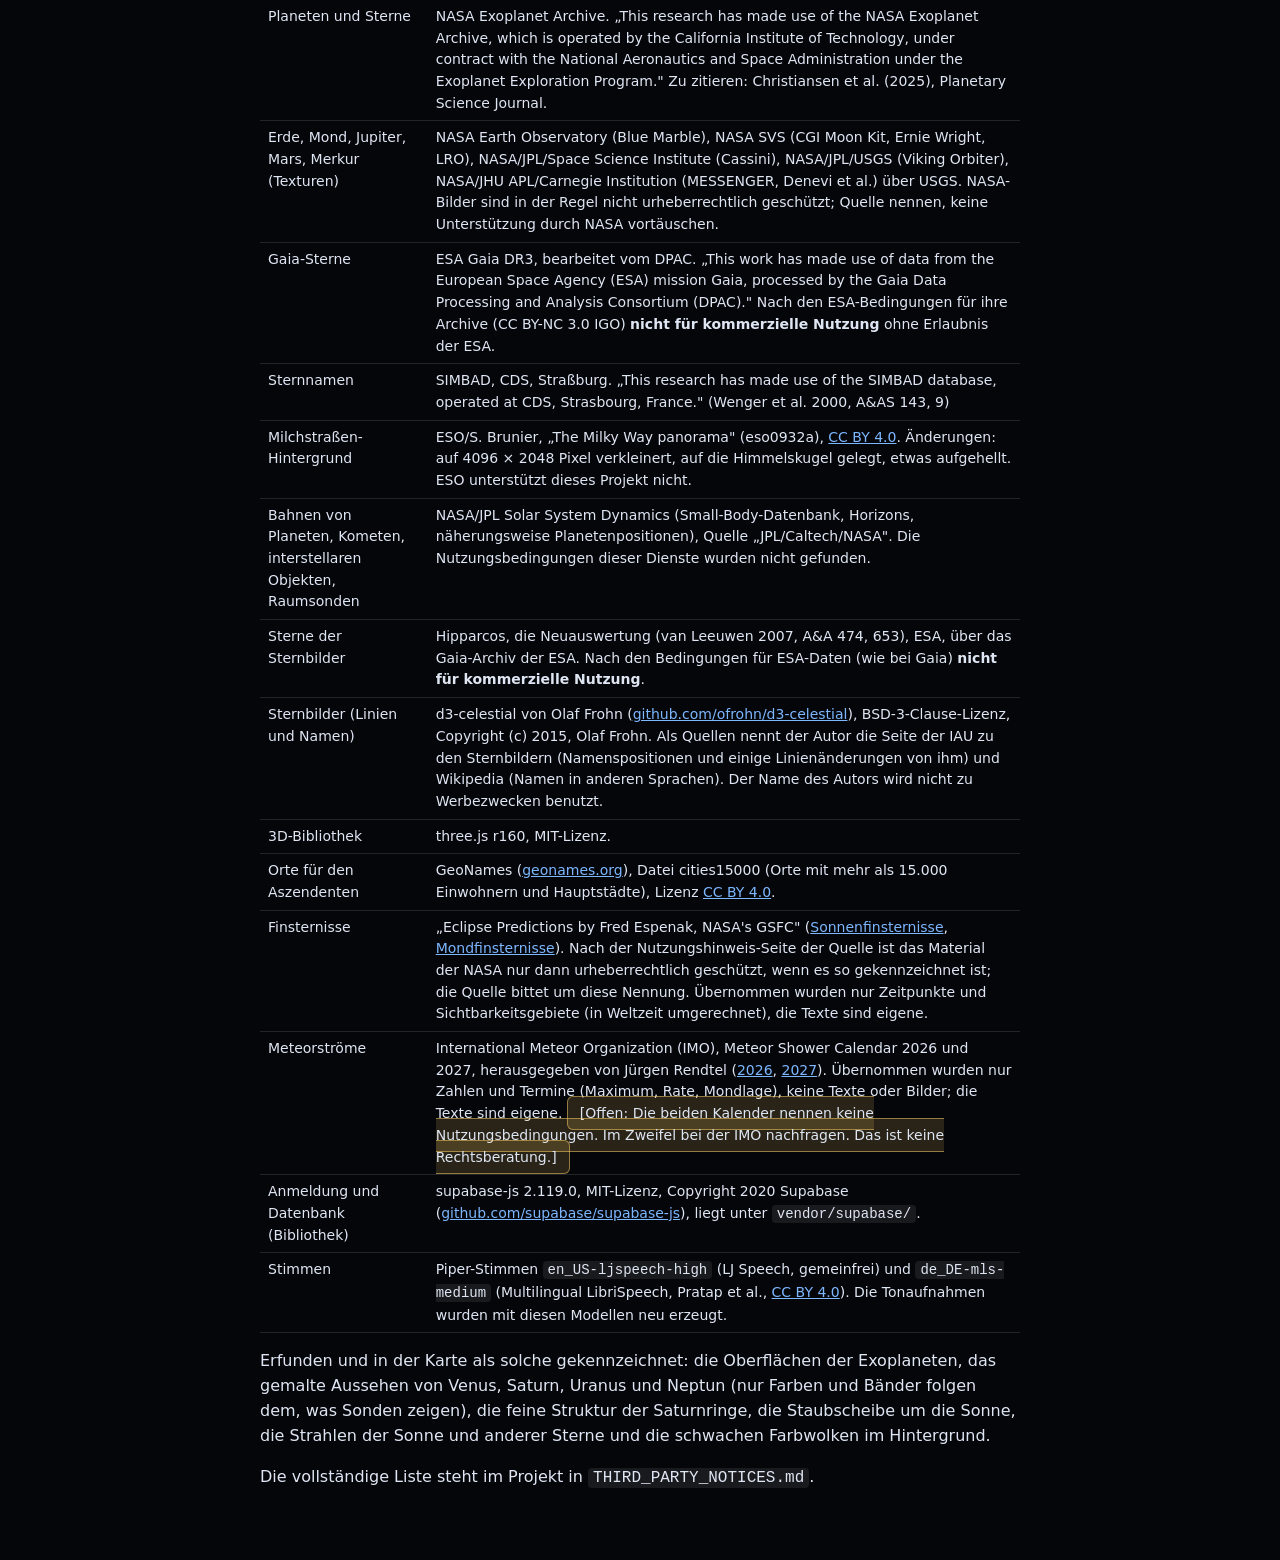
==== commit e354ba54: "Ascendant places: all 34,216 places of GeoNames cities15000 (more than 15,000 inhabitants), and a hi" ====
--- a/web/legal.html
+++ b/web/legal.html
@@ -50,7 +50,7 @@
     <tr><td>Sterne der Sternbilder</td><td>Hipparcos, die Neuauswertung (van Leeuwen 2007, A&amp;A 474, 653), ESA, über das Gaia-Archiv der ESA. Nach den Bedingungen für ESA-Daten (wie bei Gaia) <strong>nicht für kommerzielle Nutzung</strong>.</td></tr>
     <tr><td>Sternbilder (Linien und Namen)</td><td>d3-celestial von Olaf Frohn (<a href="https://github.com/ofrohn/d3-celestial">github.com/ofrohn/d3-celestial</a>), BSD-3-Clause-Lizenz, Copyright (c) 2015, Olaf Frohn. Als Quellen nennt der Autor die Seite der IAU zu den Sternbildern (Namenspositionen und einige Linienänderungen von ihm) und Wikipedia (Namen in anderen Sprachen). Der Name des Autors wird nicht zu Werbezwecken benutzt.</td></tr>
     <tr><td>3D-Bibliothek</td><td>three.js r160, MIT-Lizenz.</td></tr>
-    <tr><td>Orte für den Aszendenten</td><td>GeoNames (<a href="https://www.geonames.org">geonames.org</a>), Datei cities15000, gekürzt auf Orte ab 100.000 Einwohnern und Hauptstädte, Lizenz <a href="https://creativecommons.org/licenses/by/4.0/">CC BY 4.0</a>.</td></tr>
+    <tr><td>Orte für den Aszendenten</td><td>GeoNames (<a href="https://www.geonames.org">geonames.org</a>), Datei cities15000 (Orte mit mehr als 15.000 Einwohnern und Hauptstädte), Lizenz <a href="https://creativecommons.org/licenses/by/4.0/">CC BY 4.0</a>.</td></tr>
     <tr><td>Finsternisse</td><td>„Eclipse Predictions by Fred Espenak, NASA's GSFC" (<a href="https://eclipse.gsfc.nasa.gov/SEdecade/SEdecade2021.html">Sonnenfinsternisse</a>, <a href="https://eclipse.gsfc.nasa.gov/LEdecade/LEdecade2021.html">Mondfinsternisse</a>). Nach der Nutzungshinweis-Seite der Quelle ist das Material der NASA nur dann urheberrechtlich geschützt, wenn es so gekennzeichnet ist; die Quelle bittet um diese Nennung. Übernommen wurden nur Zeitpunkte und Sichtbarkeitsgebiete (in Weltzeit umgerechnet), die Texte sind eigene.</td></tr>
     <tr><td>Meteorströme</td><td>International Meteor Organization (IMO), Meteor Shower Calendar 2026 und 2027, herausgegeben von Jürgen Rendtel (<a href="https://www.imo.net/the-2026-meteor-shower-calendar-is-here/">2026</a>, <a href="https://www.imo.net/meteor-shower-calendar-2027/">2027</a>). Übernommen wurden nur Zahlen und Termine (Maximum, Rate, Mondlage), keine Texte oder Bilder; die Texte sind eigene. <span class="todo">[Offen: Die beiden Kalender nennen keine Nutzungsbedingungen. Im Zweifel bei der IMO nachfragen. Das ist keine Rechtsberatung.]</span></td></tr>
     <tr><td>Anmeldung und Datenbank (Bibliothek)</td><td>supabase-js 2.119.0, MIT-Lizenz, Copyright 2020 Supabase (<a href="https://github.com/supabase/supabase-js">github.com/supabase/supabase-js</a>), liegt unter <code>vendor/supabase/</code>.</td></tr>
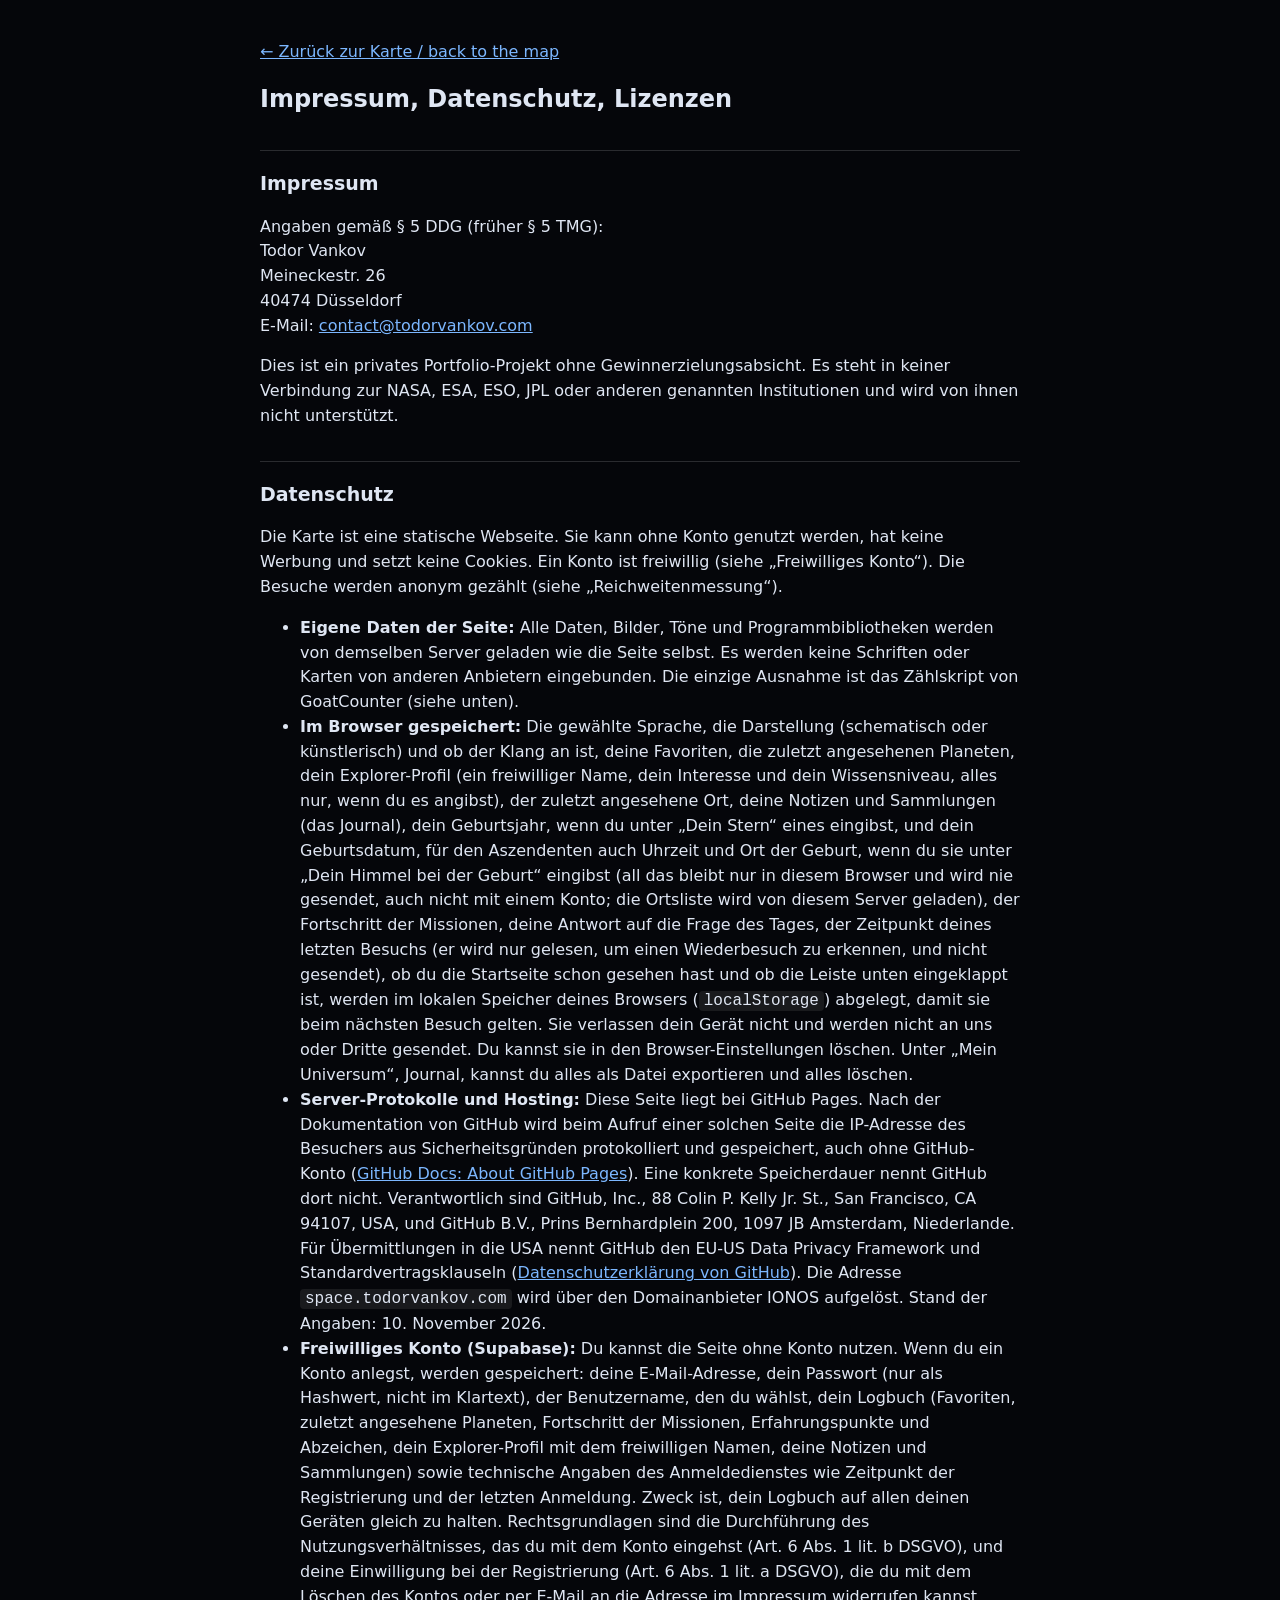
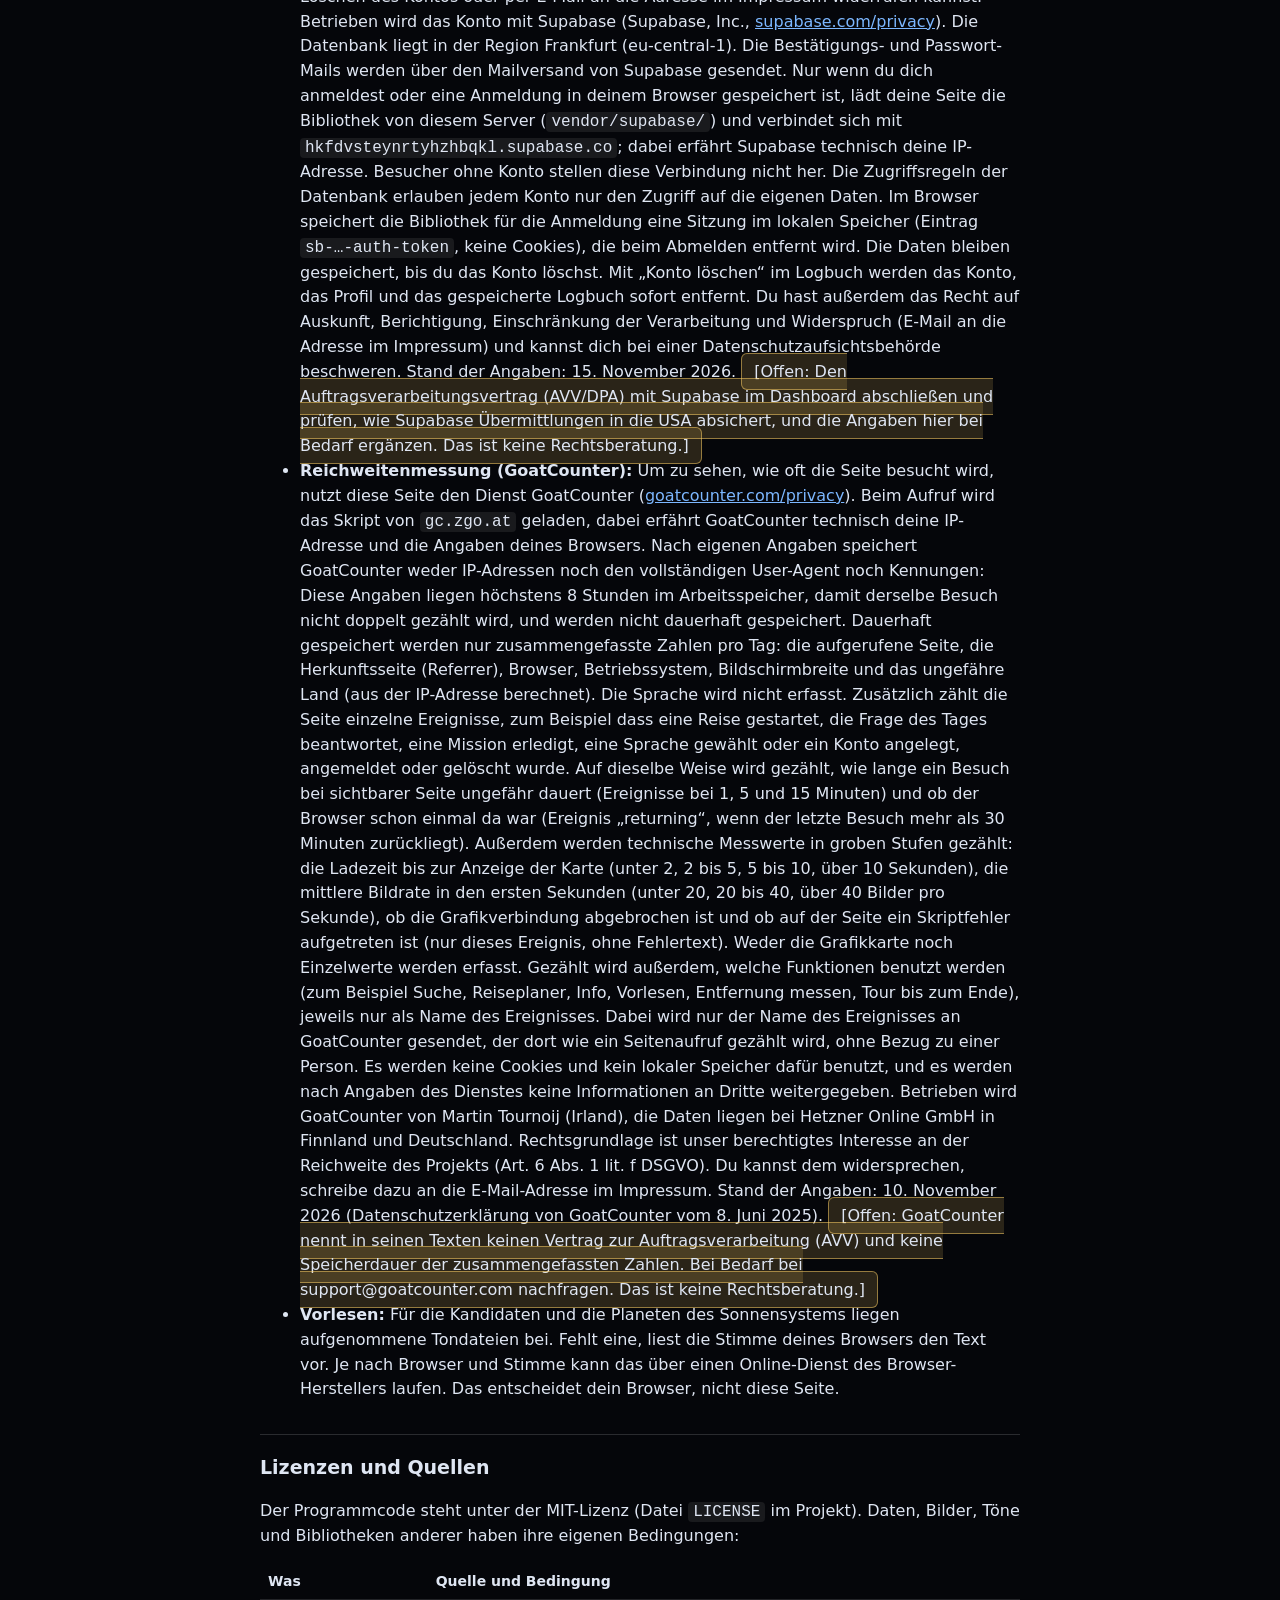
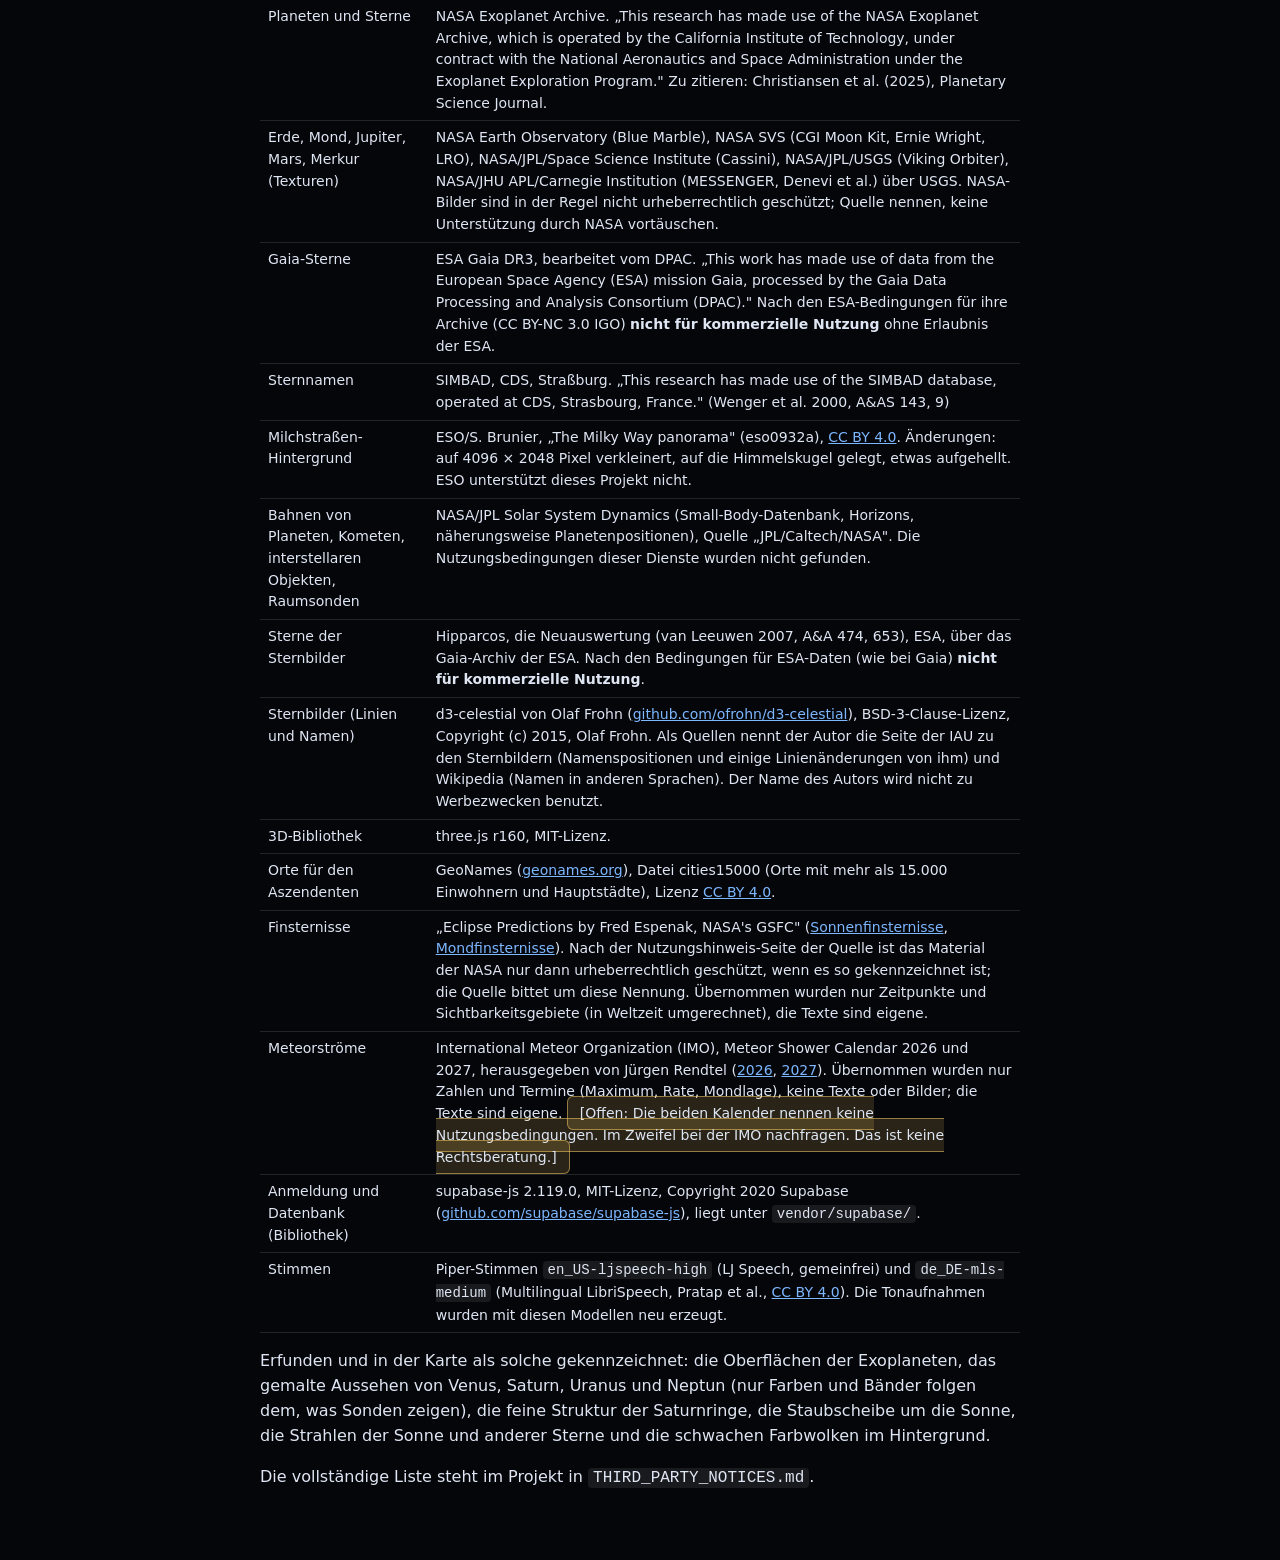
==== commit 2599f306: "Atmosphere: a true fact on the loading screen, and a calm sound of space made in the browser (off by" ====
--- a/web/legal.html
+++ b/web/legal.html
@@ -30,7 +30,7 @@
   <p>Die Karte ist eine statische Webseite. Sie kann ohne Konto genutzt werden, hat keine Werbung und setzt keine Cookies. Ein Konto ist freiwillig (siehe „Freiwilliges Konto“). Die Besuche werden anonym gezählt (siehe „Reichweitenmessung“).</p>
   <ul>
     <li><strong>Eigene Daten der Seite:</strong> Alle Daten, Bilder, Töne und Programmbibliotheken werden von demselben Server geladen wie die Seite selbst. Es werden keine Schriften oder Karten von anderen Anbietern eingebunden. Die einzige Ausnahme ist das Zählskript von GoatCounter (siehe unten).</li>
-    <li><strong>Im Browser gespeichert:</strong> Die gewählte Sprache und die Darstellung (schematisch oder künstlerisch), deine Favoriten, die zuletzt angesehenen Planeten, dein Explorer-Profil (ein freiwilliger Name, dein Interesse und dein Wissensniveau, alles nur, wenn du es angibst), der zuletzt angesehene Ort, deine Notizen und Sammlungen (das Journal), dein Geburtsjahr, wenn du unter „Dein Stern“ eines eingibst, und dein Geburtsdatum, für den Aszendenten auch Uhrzeit und Ort der Geburt, wenn du sie unter „Dein Himmel bei der Geburt“ eingibst (all das bleibt nur in diesem Browser und wird nie gesendet, auch nicht mit einem Konto; die Ortsliste wird von diesem Server geladen), der Fortschritt der Missionen, deine Antwort auf die Frage des Tages, der Zeitpunkt deines letzten Besuchs (er wird nur gelesen, um einen Wiederbesuch zu erkennen, und nicht gesendet), ob du die Startseite schon gesehen hast und ob die Leiste unten eingeklappt ist, werden im lokalen Speicher deines Browsers (<code>localStorage</code>) abgelegt, damit sie beim nächsten Besuch gelten. Sie verlassen dein Gerät nicht und werden nicht an uns oder Dritte gesendet. Du kannst sie in den Browser-Einstellungen löschen. Unter „Mein Universum“, Journal, kannst du alles als Datei exportieren und alles löschen.</li>
+    <li><strong>Im Browser gespeichert:</strong> Die gewählte Sprache, die Darstellung (schematisch oder künstlerisch) und ob der Klang an ist, deine Favoriten, die zuletzt angesehenen Planeten, dein Explorer-Profil (ein freiwilliger Name, dein Interesse und dein Wissensniveau, alles nur, wenn du es angibst), der zuletzt angesehene Ort, deine Notizen und Sammlungen (das Journal), dein Geburtsjahr, wenn du unter „Dein Stern“ eines eingibst, und dein Geburtsdatum, für den Aszendenten auch Uhrzeit und Ort der Geburt, wenn du sie unter „Dein Himmel bei der Geburt“ eingibst (all das bleibt nur in diesem Browser und wird nie gesendet, auch nicht mit einem Konto; die Ortsliste wird von diesem Server geladen), der Fortschritt der Missionen, deine Antwort auf die Frage des Tages, der Zeitpunkt deines letzten Besuchs (er wird nur gelesen, um einen Wiederbesuch zu erkennen, und nicht gesendet), ob du die Startseite schon gesehen hast und ob die Leiste unten eingeklappt ist, werden im lokalen Speicher deines Browsers (<code>localStorage</code>) abgelegt, damit sie beim nächsten Besuch gelten. Sie verlassen dein Gerät nicht und werden nicht an uns oder Dritte gesendet. Du kannst sie in den Browser-Einstellungen löschen. Unter „Mein Universum“, Journal, kannst du alles als Datei exportieren und alles löschen.</li>
     <li><strong>Server-Protokolle und Hosting:</strong> Diese Seite liegt bei GitHub Pages. Nach der Dokumentation von GitHub wird beim Aufruf einer solchen Seite die IP-Adresse des Besuchers aus Sicherheitsgründen protokolliert und gespeichert, auch ohne GitHub-Konto (<a href="https://docs.github.com/en/pages/getting-started-with-github-pages/about-github-pages">GitHub Docs: About GitHub Pages</a>). Eine konkrete Speicherdauer nennt GitHub dort nicht. Verantwortlich sind GitHub, Inc., 88 Colin P. Kelly Jr. St., San Francisco, CA 94107, USA, und GitHub B.V., Prins Bernhardplein 200, 1097 JB Amsterdam, Niederlande. Für Übermittlungen in die USA nennt GitHub den EU-US Data Privacy Framework und Standardvertragsklauseln (<a href="https://docs.github.com/en/site-policy/privacy-policies/github-general-privacy-statement">Datenschutzerklärung von GitHub</a>). Die Adresse <code>space.todorvankov.com</code> wird über den Domainanbieter IONOS aufgelöst. Stand der Angaben: 10. November 2026.</li>
     <li><strong>Freiwilliges Konto (Supabase):</strong> Du kannst die Seite ohne Konto nutzen. Wenn du ein Konto anlegst, werden gespeichert: deine E-Mail-Adresse, dein Passwort (nur als Hashwert, nicht im Klartext), der Benutzername, den du wählst, dein Logbuch (Favoriten, zuletzt angesehene Planeten, Fortschritt der Missionen, Erfahrungspunkte und Abzeichen, dein Explorer-Profil mit dem freiwilligen Namen, deine Notizen und Sammlungen) sowie technische Angaben des Anmeldedienstes wie Zeitpunkt der Registrierung und der letzten Anmeldung. Zweck ist, dein Logbuch auf allen deinen Geräten gleich zu halten. Rechtsgrundlagen sind die Durchführung des Nutzungsverhältnisses, das du mit dem Konto eingehst (Art. 6 Abs. 1 lit. b DSGVO), und deine Einwilligung bei der Registrierung (Art. 6 Abs. 1 lit. a DSGVO), die du mit dem Löschen des Kontos oder per E-Mail an die Adresse im Impressum widerrufen kannst. Betrieben wird das Konto mit Supabase (Supabase, Inc., <a href="https://supabase.com/privacy">supabase.com/privacy</a>). Die Datenbank liegt in der Region Frankfurt (eu-central-1). Die Bestätigungs- und Passwort-Mails werden über den Mailversand von Supabase gesendet. Nur wenn du dich anmeldest oder eine Anmeldung in deinem Browser gespeichert ist, lädt deine Seite die Bibliothek von diesem Server (<code>vendor/supabase/</code>) und verbindet sich mit <code>hkfdvsteynrtyhzhbqkl.supabase.co</code>; dabei erfährt Supabase technisch deine IP-Adresse. Besucher ohne Konto stellen diese Verbindung nicht her. Die Zugriffsregeln der Datenbank erlauben jedem Konto nur den Zugriff auf die eigenen Daten. Im Browser speichert die Bibliothek für die Anmeldung eine Sitzung im lokalen Speicher (Eintrag <code>sb-…-auth-token</code>, keine Cookies), die beim Abmelden entfernt wird. Die Daten bleiben gespeichert, bis du das Konto löschst. Mit „Konto löschen“ im Logbuch werden das Konto, das Profil und das gespeicherte Logbuch sofort entfernt. Du hast außerdem das Recht auf Auskunft, Berichtigung, Einschränkung der Verarbeitung und Widerspruch (E-Mail an die Adresse im Impressum) und kannst dich bei einer Datenschutzaufsichtsbehörde beschweren. Stand der Angaben: 15. November 2026. <span class="todo">[Offen: Den Auftragsverarbeitungsvertrag (AVV/DPA) mit Supabase im Dashboard abschließen und prüfen, wie Supabase Übermittlungen in die USA absichert, und die Angaben hier bei Bedarf ergänzen. Das ist keine Rechtsberatung.]</span></li>
     <li><strong>Reichweitenmessung (GoatCounter):</strong> Um zu sehen, wie oft die Seite besucht wird, nutzt diese Seite den Dienst GoatCounter (<a href="https://www.goatcounter.com/privacy">goatcounter.com/privacy</a>). Beim Aufruf wird das Skript von <code>gc.zgo.at</code> geladen, dabei erfährt GoatCounter technisch deine IP-Adresse und die Angaben deines Browsers. Nach eigenen Angaben speichert GoatCounter weder IP-Adressen noch den vollständigen User-Agent noch Kennungen: Diese Angaben liegen höchstens 8 Stunden im Arbeitsspeicher, damit derselbe Besuch nicht doppelt gezählt wird, und werden nicht dauerhaft gespeichert. Dauerhaft gespeichert werden nur zusammengefasste Zahlen pro Tag: die aufgerufene Seite, die Herkunftsseite (Referrer), Browser, Betriebssystem, Bildschirmbreite und das ungefähre Land (aus der IP-Adresse berechnet). Die Sprache wird nicht erfasst. Zusätzlich zählt die Seite einzelne Ereignisse, zum Beispiel dass eine Reise gestartet, die Frage des Tages beantwortet, eine Mission erledigt, eine Sprache gewählt oder ein Konto angelegt, angemeldet oder gelöscht wurde. Auf dieselbe Weise wird gezählt, wie lange ein Besuch bei sichtbarer Seite ungefähr dauert (Ereignisse bei 1, 5 und 15 Minuten) und ob der Browser schon einmal da war (Ereignis „returning“, wenn der letzte Besuch mehr als 30 Minuten zurückliegt). Außerdem werden technische Messwerte in groben Stufen gezählt: die Ladezeit bis zur Anzeige der Karte (unter 2, 2 bis 5, 5 bis 10, über 10 Sekunden), die mittlere Bildrate in den ersten Sekunden (unter 20, 20 bis 40, über 40 Bilder pro Sekunde), ob die Grafikverbindung abgebrochen ist und ob auf der Seite ein Skriptfehler aufgetreten ist (nur dieses Ereignis, ohne Fehlertext). Weder die Grafikkarte noch Einzelwerte werden erfasst. Gezählt wird außerdem, welche Funktionen benutzt werden (zum Beispiel Suche, Reiseplaner, Info, Vorlesen, Entfernung messen, Tour bis zum Ende), jeweils nur als Name des Ereignisses. Dabei wird nur der Name des Ereignisses an GoatCounter gesendet, der dort wie ein Seitenaufruf gezählt wird, ohne Bezug zu einer Person. Es werden keine Cookies und kein lokaler Speicher dafür benutzt, und es werden nach Angaben des Dienstes keine Informationen an Dritte weitergegeben. Betrieben wird GoatCounter von Martin Tournoij (Irland), die Daten liegen bei Hetzner Online GmbH in Finnland und Deutschland. Rechtsgrundlage ist unser berechtigtes Interesse an der Reichweite des Projekts (Art. 6 Abs. 1 lit. f DSGVO). Du kannst dem widersprechen, schreibe dazu an die E-Mail-Adresse im Impressum. Stand der Angaben: 10. November 2026 (Datenschutzerklärung von GoatCounter vom 8. Juni 2025). <span class="todo">[Offen: GoatCounter nennt in seinen Texten keinen Vertrag zur Auftragsverarbeitung (AVV) und keine Speicherdauer der zusammengefassten Zahlen. Bei Bedarf bei support@goatcounter.com nachfragen. Das ist keine Rechtsberatung.]</span></li>
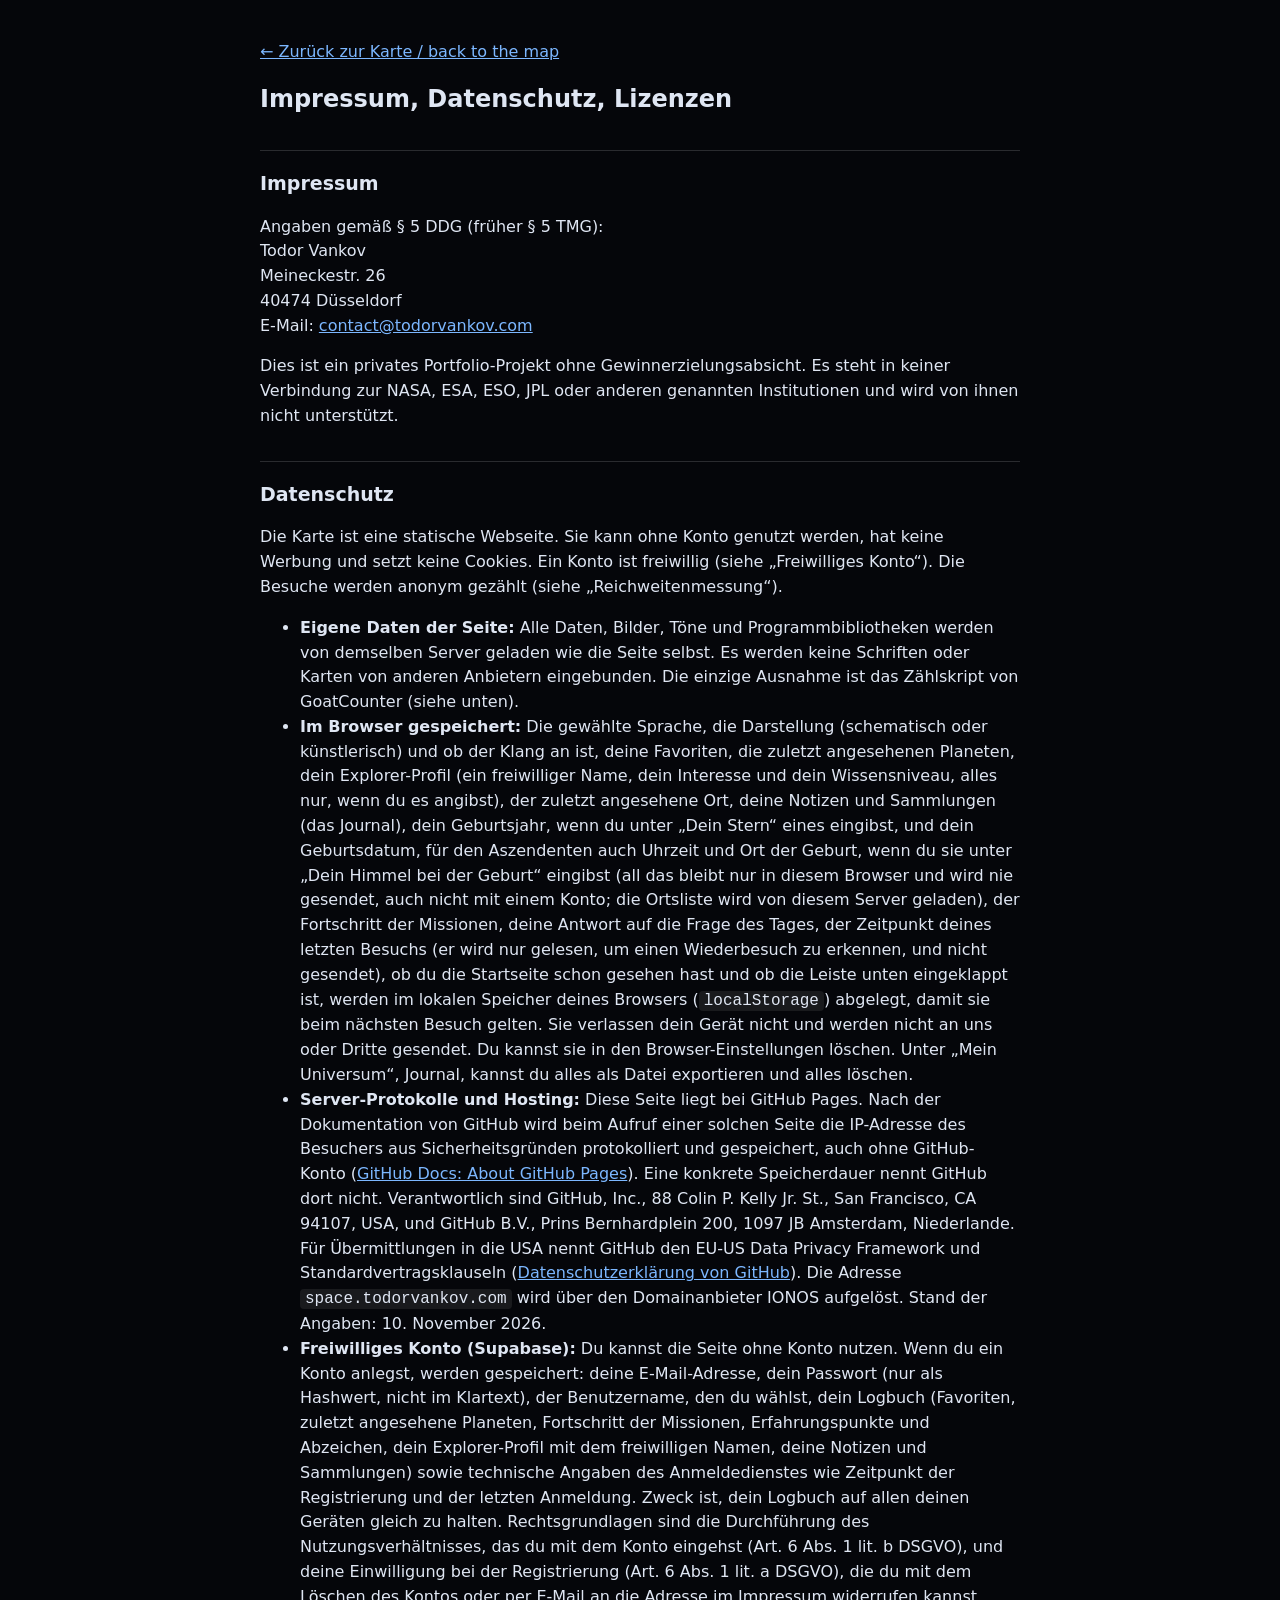
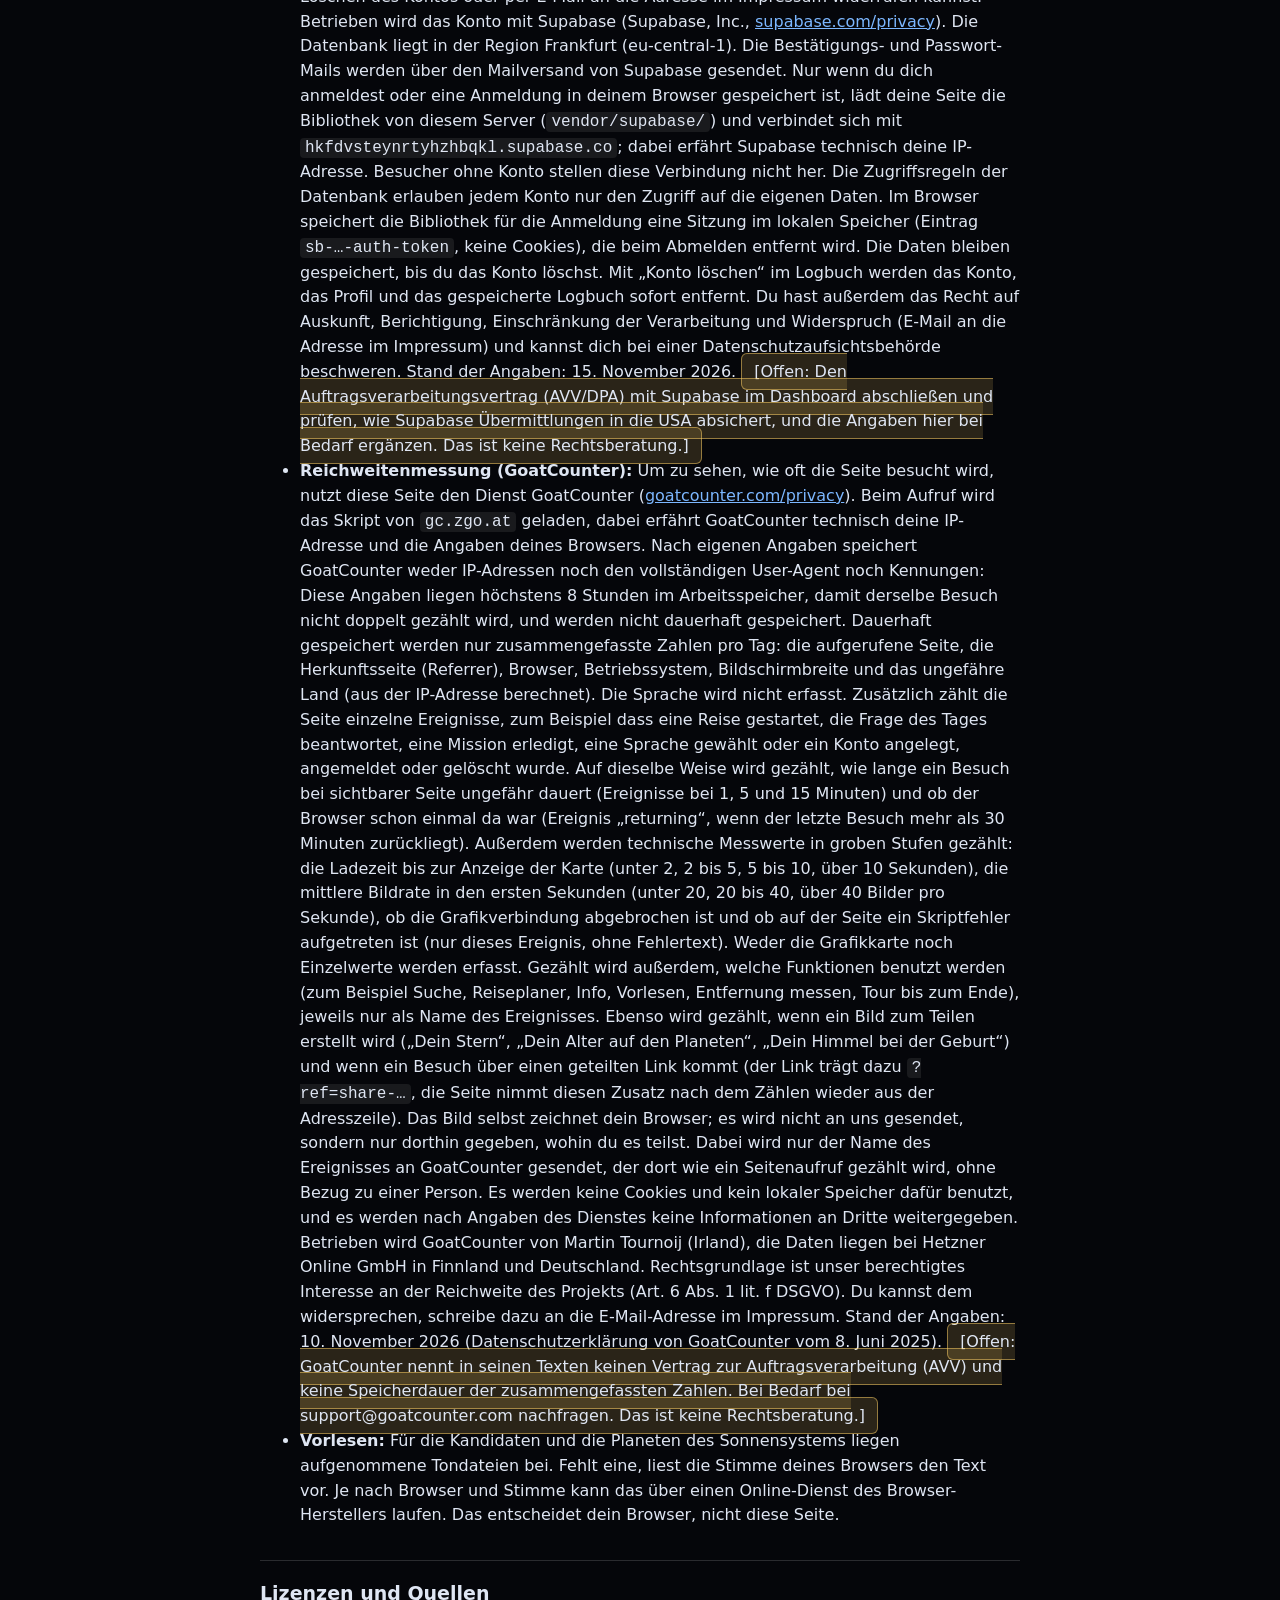
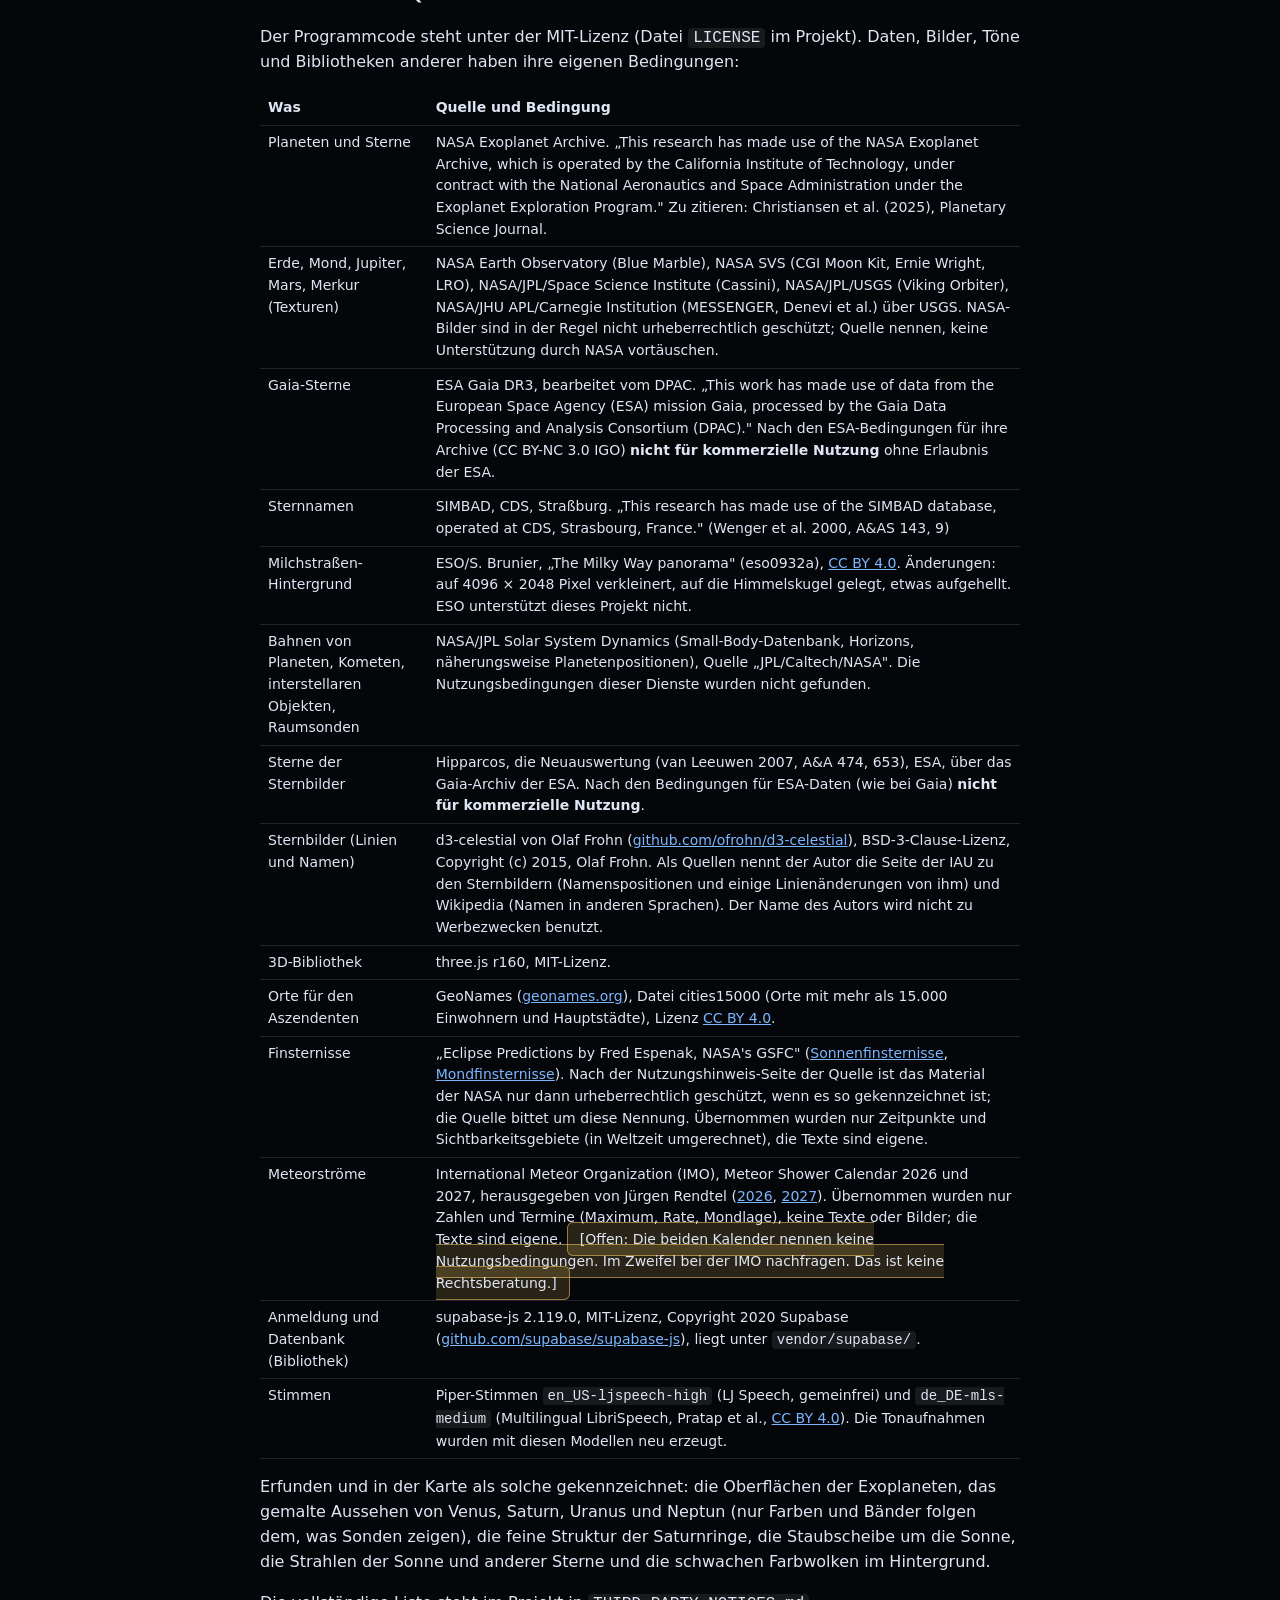
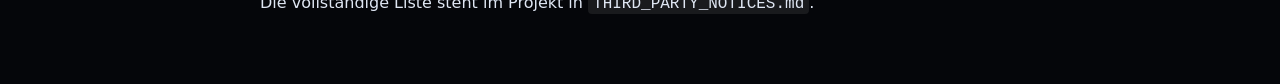
==== commit 25c47870: "Share as a picture: your star, your age on the planets, the sky at your birth One module (sharecard." ====
--- a/web/legal.html
+++ b/web/legal.html
@@ -33,7 +33,7 @@
     <li><strong>Im Browser gespeichert:</strong> Die gewählte Sprache, die Darstellung (schematisch oder künstlerisch) und ob der Klang an ist, deine Favoriten, die zuletzt angesehenen Planeten, dein Explorer-Profil (ein freiwilliger Name, dein Interesse und dein Wissensniveau, alles nur, wenn du es angibst), der zuletzt angesehene Ort, deine Notizen und Sammlungen (das Journal), dein Geburtsjahr, wenn du unter „Dein Stern“ eines eingibst, und dein Geburtsdatum, für den Aszendenten auch Uhrzeit und Ort der Geburt, wenn du sie unter „Dein Himmel bei der Geburt“ eingibst (all das bleibt nur in diesem Browser und wird nie gesendet, auch nicht mit einem Konto; die Ortsliste wird von diesem Server geladen), der Fortschritt der Missionen, deine Antwort auf die Frage des Tages, der Zeitpunkt deines letzten Besuchs (er wird nur gelesen, um einen Wiederbesuch zu erkennen, und nicht gesendet), ob du die Startseite schon gesehen hast und ob die Leiste unten eingeklappt ist, werden im lokalen Speicher deines Browsers (<code>localStorage</code>) abgelegt, damit sie beim nächsten Besuch gelten. Sie verlassen dein Gerät nicht und werden nicht an uns oder Dritte gesendet. Du kannst sie in den Browser-Einstellungen löschen. Unter „Mein Universum“, Journal, kannst du alles als Datei exportieren und alles löschen.</li>
     <li><strong>Server-Protokolle und Hosting:</strong> Diese Seite liegt bei GitHub Pages. Nach der Dokumentation von GitHub wird beim Aufruf einer solchen Seite die IP-Adresse des Besuchers aus Sicherheitsgründen protokolliert und gespeichert, auch ohne GitHub-Konto (<a href="https://docs.github.com/en/pages/getting-started-with-github-pages/about-github-pages">GitHub Docs: About GitHub Pages</a>). Eine konkrete Speicherdauer nennt GitHub dort nicht. Verantwortlich sind GitHub, Inc., 88 Colin P. Kelly Jr. St., San Francisco, CA 94107, USA, und GitHub B.V., Prins Bernhardplein 200, 1097 JB Amsterdam, Niederlande. Für Übermittlungen in die USA nennt GitHub den EU-US Data Privacy Framework und Standardvertragsklauseln (<a href="https://docs.github.com/en/site-policy/privacy-policies/github-general-privacy-statement">Datenschutzerklärung von GitHub</a>). Die Adresse <code>space.todorvankov.com</code> wird über den Domainanbieter IONOS aufgelöst. Stand der Angaben: 10. November 2026.</li>
     <li><strong>Freiwilliges Konto (Supabase):</strong> Du kannst die Seite ohne Konto nutzen. Wenn du ein Konto anlegst, werden gespeichert: deine E-Mail-Adresse, dein Passwort (nur als Hashwert, nicht im Klartext), der Benutzername, den du wählst, dein Logbuch (Favoriten, zuletzt angesehene Planeten, Fortschritt der Missionen, Erfahrungspunkte und Abzeichen, dein Explorer-Profil mit dem freiwilligen Namen, deine Notizen und Sammlungen) sowie technische Angaben des Anmeldedienstes wie Zeitpunkt der Registrierung und der letzten Anmeldung. Zweck ist, dein Logbuch auf allen deinen Geräten gleich zu halten. Rechtsgrundlagen sind die Durchführung des Nutzungsverhältnisses, das du mit dem Konto eingehst (Art. 6 Abs. 1 lit. b DSGVO), und deine Einwilligung bei der Registrierung (Art. 6 Abs. 1 lit. a DSGVO), die du mit dem Löschen des Kontos oder per E-Mail an die Adresse im Impressum widerrufen kannst. Betrieben wird das Konto mit Supabase (Supabase, Inc., <a href="https://supabase.com/privacy">supabase.com/privacy</a>). Die Datenbank liegt in der Region Frankfurt (eu-central-1). Die Bestätigungs- und Passwort-Mails werden über den Mailversand von Supabase gesendet. Nur wenn du dich anmeldest oder eine Anmeldung in deinem Browser gespeichert ist, lädt deine Seite die Bibliothek von diesem Server (<code>vendor/supabase/</code>) und verbindet sich mit <code>hkfdvsteynrtyhzhbqkl.supabase.co</code>; dabei erfährt Supabase technisch deine IP-Adresse. Besucher ohne Konto stellen diese Verbindung nicht her. Die Zugriffsregeln der Datenbank erlauben jedem Konto nur den Zugriff auf die eigenen Daten. Im Browser speichert die Bibliothek für die Anmeldung eine Sitzung im lokalen Speicher (Eintrag <code>sb-…-auth-token</code>, keine Cookies), die beim Abmelden entfernt wird. Die Daten bleiben gespeichert, bis du das Konto löschst. Mit „Konto löschen“ im Logbuch werden das Konto, das Profil und das gespeicherte Logbuch sofort entfernt. Du hast außerdem das Recht auf Auskunft, Berichtigung, Einschränkung der Verarbeitung und Widerspruch (E-Mail an die Adresse im Impressum) und kannst dich bei einer Datenschutzaufsichtsbehörde beschweren. Stand der Angaben: 15. November 2026. <span class="todo">[Offen: Den Auftragsverarbeitungsvertrag (AVV/DPA) mit Supabase im Dashboard abschließen und prüfen, wie Supabase Übermittlungen in die USA absichert, und die Angaben hier bei Bedarf ergänzen. Das ist keine Rechtsberatung.]</span></li>
-    <li><strong>Reichweitenmessung (GoatCounter):</strong> Um zu sehen, wie oft die Seite besucht wird, nutzt diese Seite den Dienst GoatCounter (<a href="https://www.goatcounter.com/privacy">goatcounter.com/privacy</a>). Beim Aufruf wird das Skript von <code>gc.zgo.at</code> geladen, dabei erfährt GoatCounter technisch deine IP-Adresse und die Angaben deines Browsers. Nach eigenen Angaben speichert GoatCounter weder IP-Adressen noch den vollständigen User-Agent noch Kennungen: Diese Angaben liegen höchstens 8 Stunden im Arbeitsspeicher, damit derselbe Besuch nicht doppelt gezählt wird, und werden nicht dauerhaft gespeichert. Dauerhaft gespeichert werden nur zusammengefasste Zahlen pro Tag: die aufgerufene Seite, die Herkunftsseite (Referrer), Browser, Betriebssystem, Bildschirmbreite und das ungefähre Land (aus der IP-Adresse berechnet). Die Sprache wird nicht erfasst. Zusätzlich zählt die Seite einzelne Ereignisse, zum Beispiel dass eine Reise gestartet, die Frage des Tages beantwortet, eine Mission erledigt, eine Sprache gewählt oder ein Konto angelegt, angemeldet oder gelöscht wurde. Auf dieselbe Weise wird gezählt, wie lange ein Besuch bei sichtbarer Seite ungefähr dauert (Ereignisse bei 1, 5 und 15 Minuten) und ob der Browser schon einmal da war (Ereignis „returning“, wenn der letzte Besuch mehr als 30 Minuten zurückliegt). Außerdem werden technische Messwerte in groben Stufen gezählt: die Ladezeit bis zur Anzeige der Karte (unter 2, 2 bis 5, 5 bis 10, über 10 Sekunden), die mittlere Bildrate in den ersten Sekunden (unter 20, 20 bis 40, über 40 Bilder pro Sekunde), ob die Grafikverbindung abgebrochen ist und ob auf der Seite ein Skriptfehler aufgetreten ist (nur dieses Ereignis, ohne Fehlertext). Weder die Grafikkarte noch Einzelwerte werden erfasst. Gezählt wird außerdem, welche Funktionen benutzt werden (zum Beispiel Suche, Reiseplaner, Info, Vorlesen, Entfernung messen, Tour bis zum Ende), jeweils nur als Name des Ereignisses. Dabei wird nur der Name des Ereignisses an GoatCounter gesendet, der dort wie ein Seitenaufruf gezählt wird, ohne Bezug zu einer Person. Es werden keine Cookies und kein lokaler Speicher dafür benutzt, und es werden nach Angaben des Dienstes keine Informationen an Dritte weitergegeben. Betrieben wird GoatCounter von Martin Tournoij (Irland), die Daten liegen bei Hetzner Online GmbH in Finnland und Deutschland. Rechtsgrundlage ist unser berechtigtes Interesse an der Reichweite des Projekts (Art. 6 Abs. 1 lit. f DSGVO). Du kannst dem widersprechen, schreibe dazu an die E-Mail-Adresse im Impressum. Stand der Angaben: 10. November 2026 (Datenschutzerklärung von GoatCounter vom 8. Juni 2025). <span class="todo">[Offen: GoatCounter nennt in seinen Texten keinen Vertrag zur Auftragsverarbeitung (AVV) und keine Speicherdauer der zusammengefassten Zahlen. Bei Bedarf bei support@goatcounter.com nachfragen. Das ist keine Rechtsberatung.]</span></li>
+    <li><strong>Reichweitenmessung (GoatCounter):</strong> Um zu sehen, wie oft die Seite besucht wird, nutzt diese Seite den Dienst GoatCounter (<a href="https://www.goatcounter.com/privacy">goatcounter.com/privacy</a>). Beim Aufruf wird das Skript von <code>gc.zgo.at</code> geladen, dabei erfährt GoatCounter technisch deine IP-Adresse und die Angaben deines Browsers. Nach eigenen Angaben speichert GoatCounter weder IP-Adressen noch den vollständigen User-Agent noch Kennungen: Diese Angaben liegen höchstens 8 Stunden im Arbeitsspeicher, damit derselbe Besuch nicht doppelt gezählt wird, und werden nicht dauerhaft gespeichert. Dauerhaft gespeichert werden nur zusammengefasste Zahlen pro Tag: die aufgerufene Seite, die Herkunftsseite (Referrer), Browser, Betriebssystem, Bildschirmbreite und das ungefähre Land (aus der IP-Adresse berechnet). Die Sprache wird nicht erfasst. Zusätzlich zählt die Seite einzelne Ereignisse, zum Beispiel dass eine Reise gestartet, die Frage des Tages beantwortet, eine Mission erledigt, eine Sprache gewählt oder ein Konto angelegt, angemeldet oder gelöscht wurde. Auf dieselbe Weise wird gezählt, wie lange ein Besuch bei sichtbarer Seite ungefähr dauert (Ereignisse bei 1, 5 und 15 Minuten) und ob der Browser schon einmal da war (Ereignis „returning“, wenn der letzte Besuch mehr als 30 Minuten zurückliegt). Außerdem werden technische Messwerte in groben Stufen gezählt: die Ladezeit bis zur Anzeige der Karte (unter 2, 2 bis 5, 5 bis 10, über 10 Sekunden), die mittlere Bildrate in den ersten Sekunden (unter 20, 20 bis 40, über 40 Bilder pro Sekunde), ob die Grafikverbindung abgebrochen ist und ob auf der Seite ein Skriptfehler aufgetreten ist (nur dieses Ereignis, ohne Fehlertext). Weder die Grafikkarte noch Einzelwerte werden erfasst. Gezählt wird außerdem, welche Funktionen benutzt werden (zum Beispiel Suche, Reiseplaner, Info, Vorlesen, Entfernung messen, Tour bis zum Ende), jeweils nur als Name des Ereignisses. Ebenso wird gezählt, wenn ein Bild zum Teilen erstellt wird („Dein Stern“, „Dein Alter auf den Planeten“, „Dein Himmel bei der Geburt“) und wenn ein Besuch über einen geteilten Link kommt (der Link trägt dazu <code>?ref=share-…</code>, die Seite nimmt diesen Zusatz nach dem Zählen wieder aus der Adresszeile). Das Bild selbst zeichnet dein Browser; es wird nicht an uns gesendet, sondern nur dorthin gegeben, wohin du es teilst. Dabei wird nur der Name des Ereignisses an GoatCounter gesendet, der dort wie ein Seitenaufruf gezählt wird, ohne Bezug zu einer Person. Es werden keine Cookies und kein lokaler Speicher dafür benutzt, und es werden nach Angaben des Dienstes keine Informationen an Dritte weitergegeben. Betrieben wird GoatCounter von Martin Tournoij (Irland), die Daten liegen bei Hetzner Online GmbH in Finnland und Deutschland. Rechtsgrundlage ist unser berechtigtes Interesse an der Reichweite des Projekts (Art. 6 Abs. 1 lit. f DSGVO). Du kannst dem widersprechen, schreibe dazu an die E-Mail-Adresse im Impressum. Stand der Angaben: 10. November 2026 (Datenschutzerklärung von GoatCounter vom 8. Juni 2025). <span class="todo">[Offen: GoatCounter nennt in seinen Texten keinen Vertrag zur Auftragsverarbeitung (AVV) und keine Speicherdauer der zusammengefassten Zahlen. Bei Bedarf bei support@goatcounter.com nachfragen. Das ist keine Rechtsberatung.]</span></li>
     <li><strong>Vorlesen:</strong> Für die Kandidaten und die Planeten des Sonnensystems liegen aufgenommene Tondateien bei. Fehlt eine, liest die Stimme deines Browsers den Text vor. Je nach Browser und Stimme kann das über einen Online-Dienst des Browser-Herstellers laufen. Das entscheidet dein Browser, nicht diese Seite.</li>
   </ul>
 
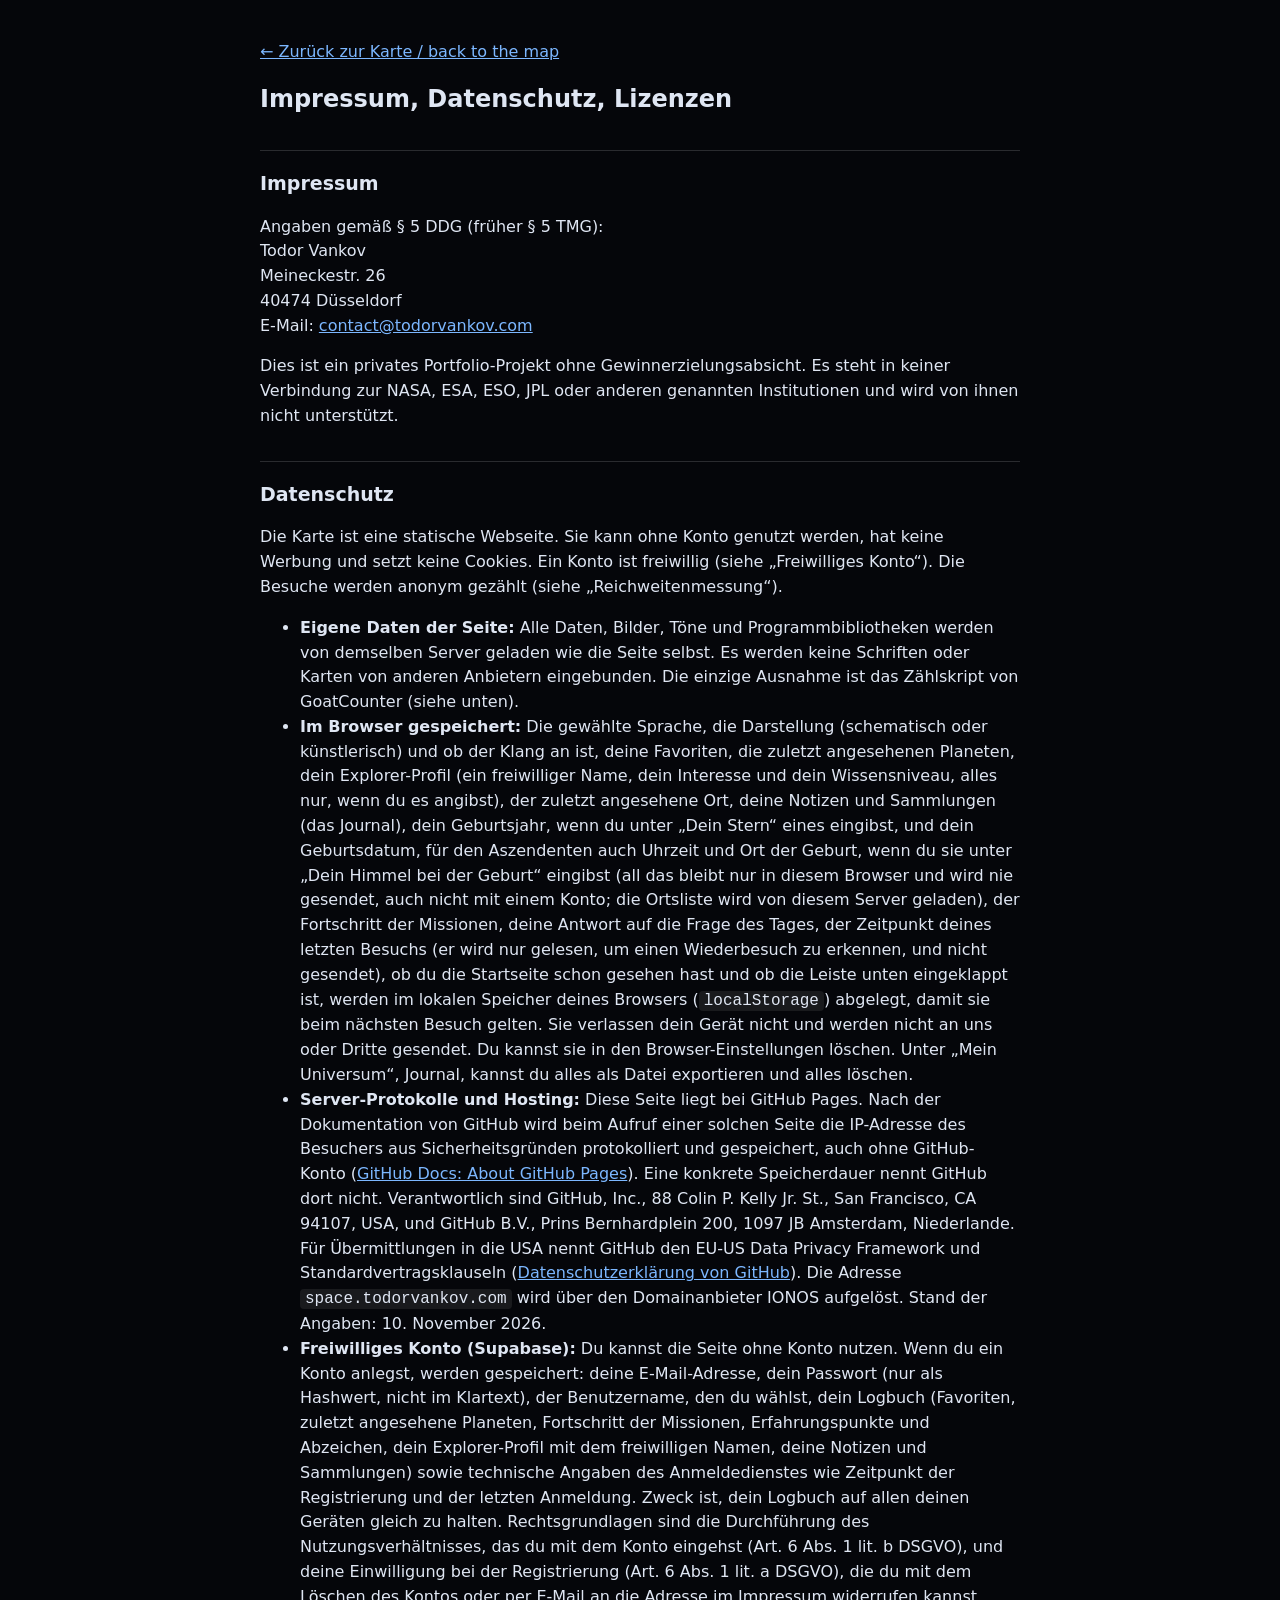
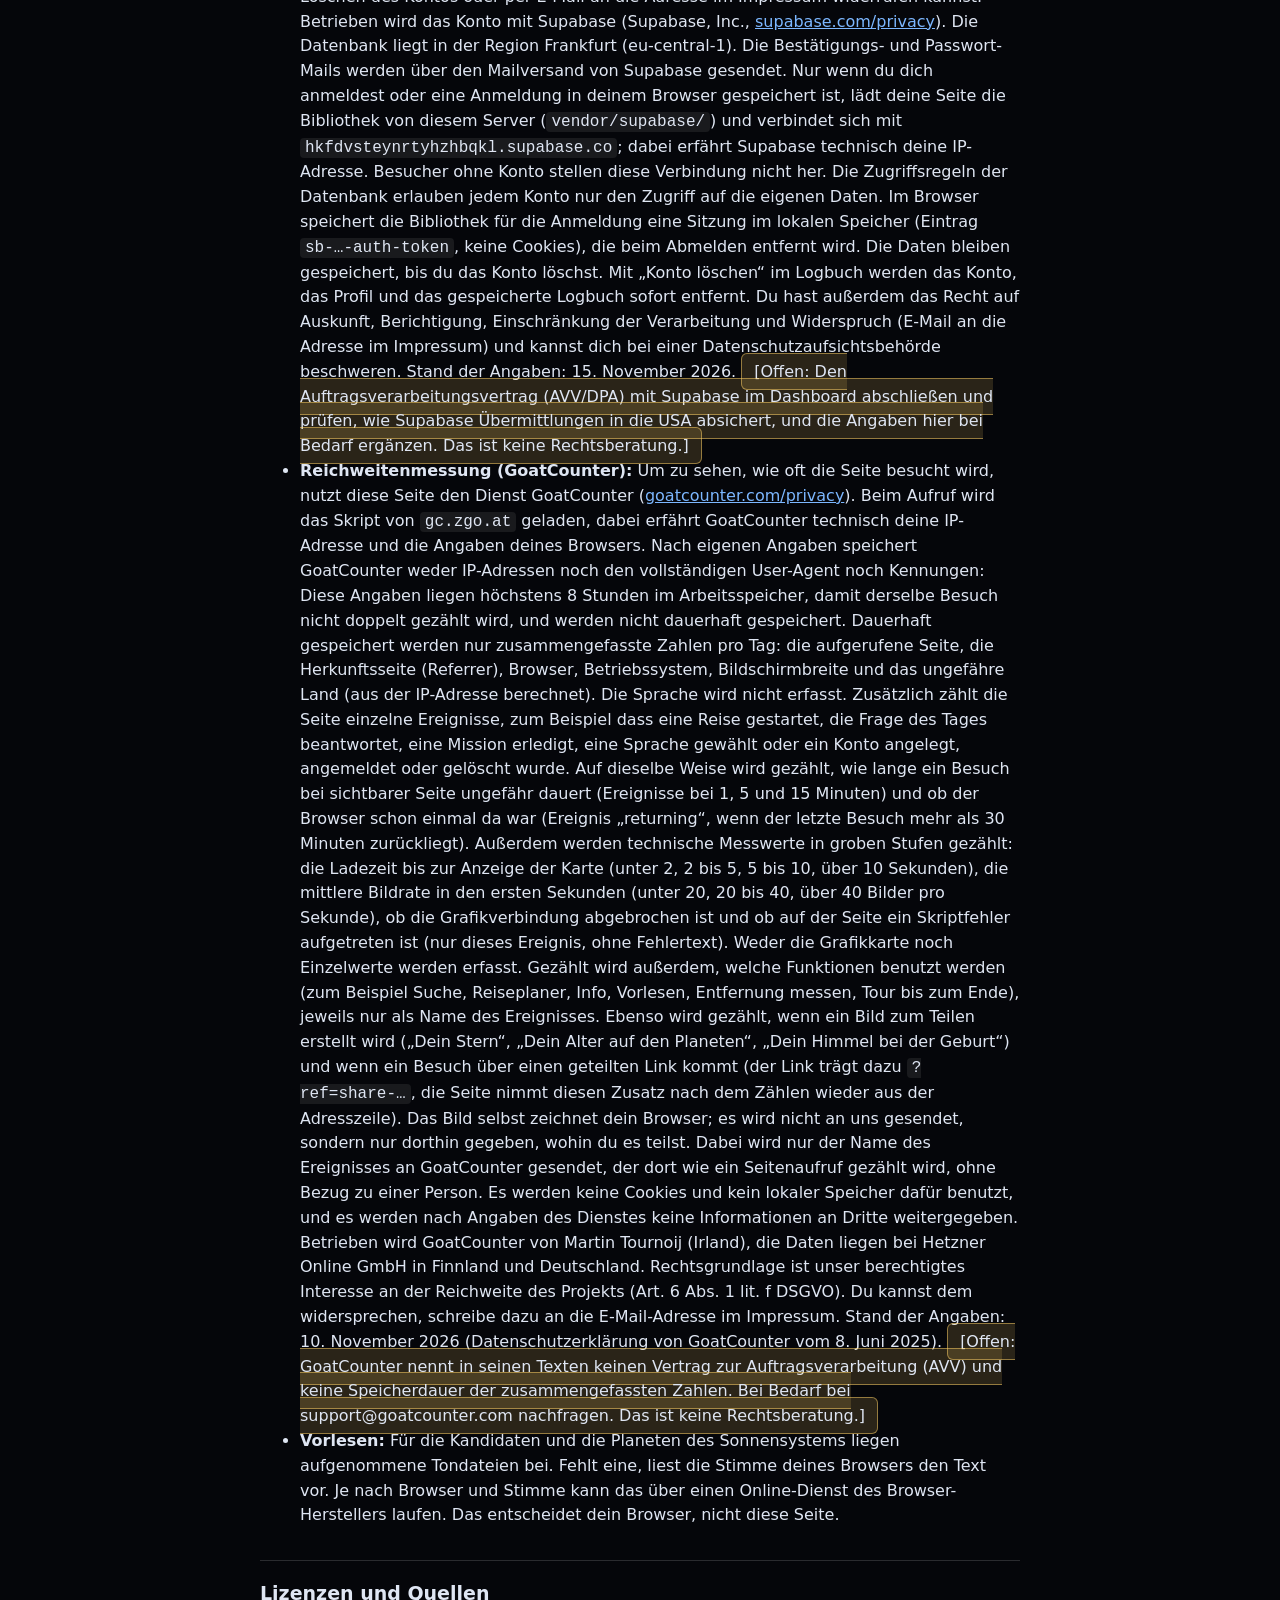
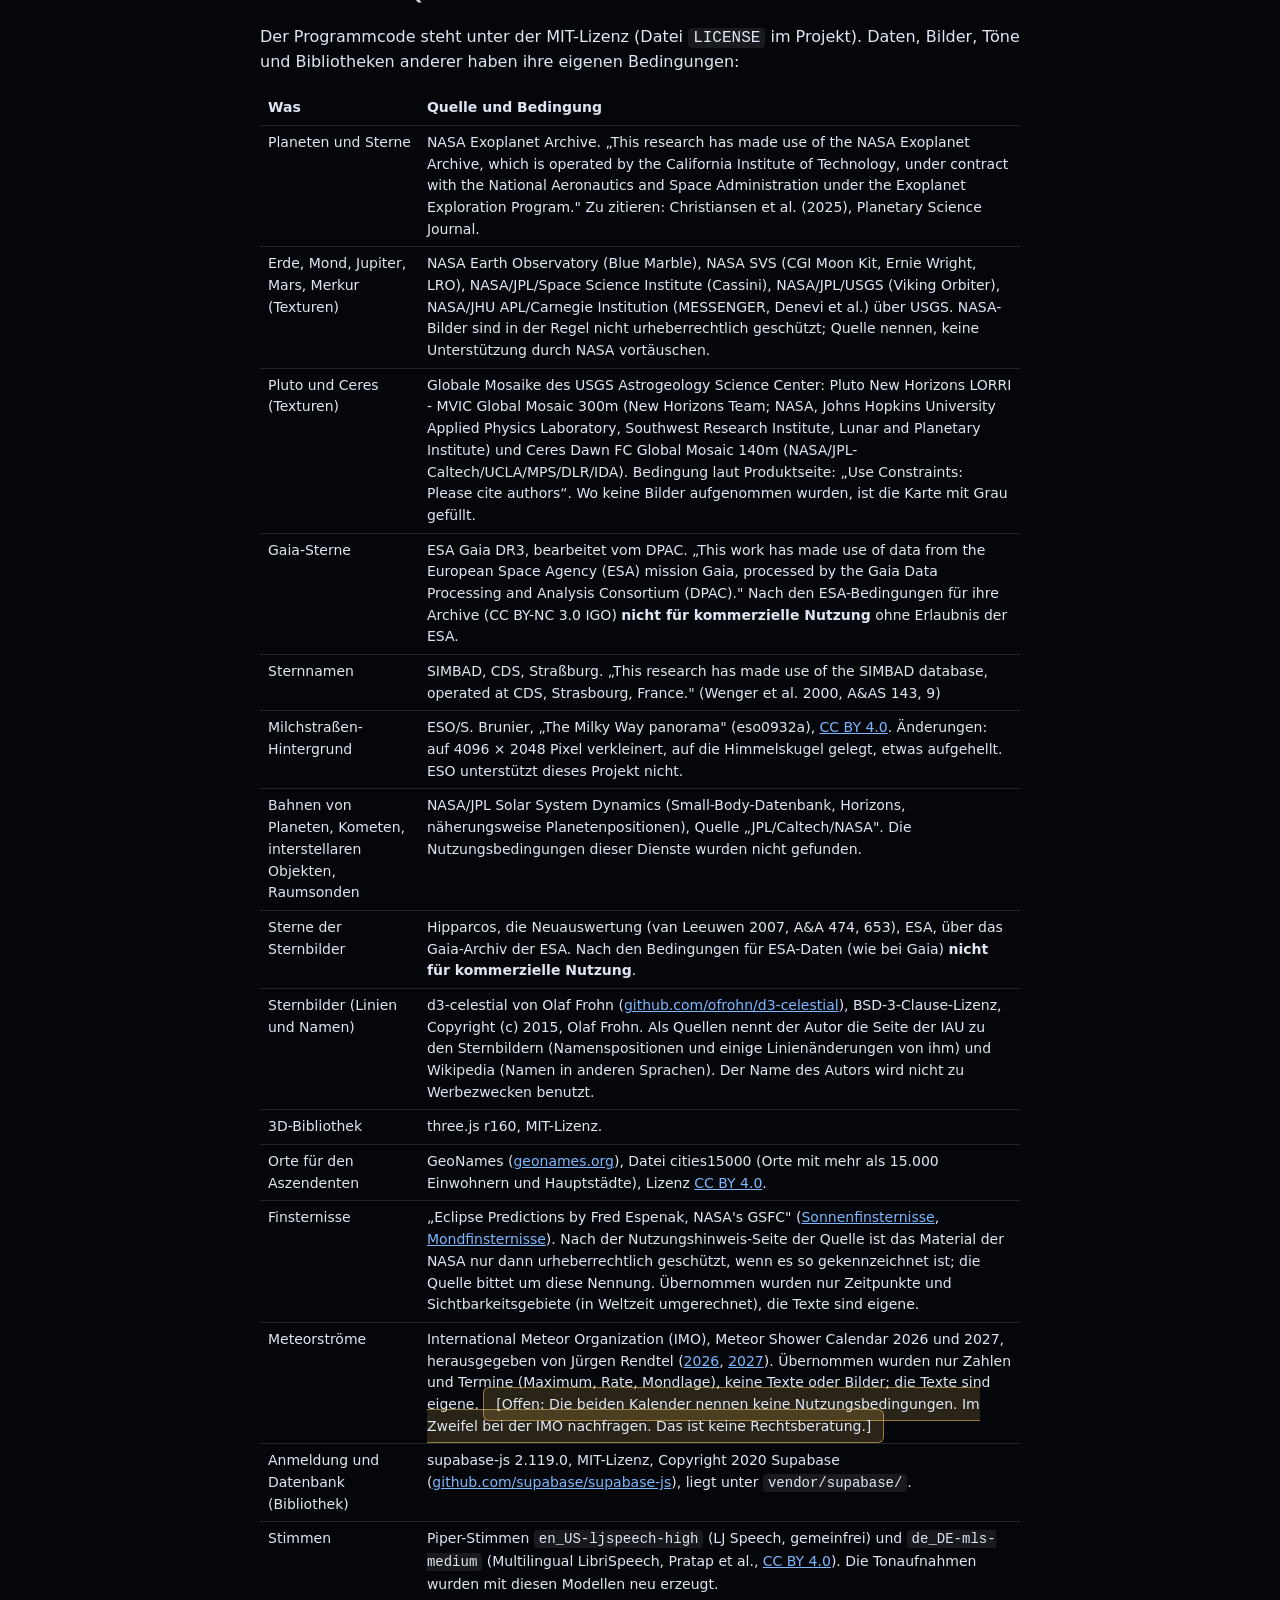
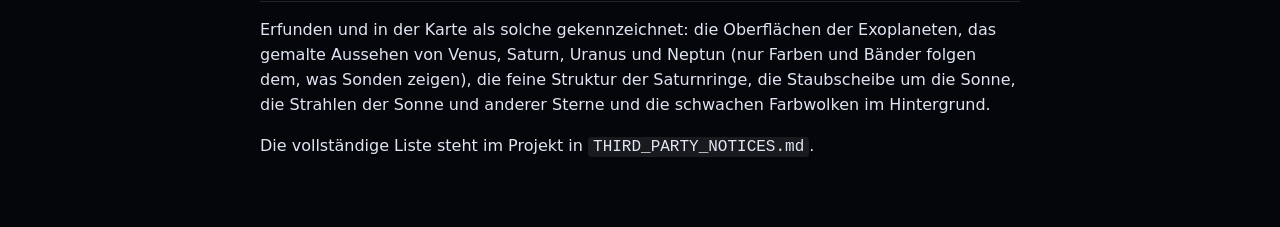
==== commit 1cca0cb7: "Dwarf planets Ceres and Pluto in the Solar System, and in learning step 4 Ceres and Pluto go round t" ====
--- a/web/legal.html
+++ b/web/legal.html
@@ -43,6 +43,7 @@
     <tr><th>Was</th><th>Quelle und Bedingung</th></tr>
     <tr><td>Planeten und Sterne</td><td>NASA Exoplanet Archive. „This research has made use of the NASA Exoplanet Archive, which is operated by the California Institute of Technology, under contract with the National Aeronautics and Space Administration under the Exoplanet Exploration Program." Zu zitieren: Christiansen et al. (2025), Planetary Science Journal.</td></tr>
     <tr><td>Erde, Mond, Jupiter, Mars, Merkur (Texturen)</td><td>NASA Earth Observatory (Blue Marble), NASA SVS (CGI Moon Kit, Ernie Wright, LRO), NASA/JPL/Space Science Institute (Cassini), NASA/JPL/USGS (Viking Orbiter), NASA/JHU APL/Carnegie Institution (MESSENGER, Denevi et al.) über USGS. NASA-Bilder sind in der Regel nicht urheberrechtlich geschützt; Quelle nennen, keine Unterstützung durch NASA vortäuschen.</td></tr>
+    <tr><td>Pluto und Ceres (Texturen)</td><td>Globale Mosaike des USGS Astrogeology Science Center: Pluto New Horizons LORRI - MVIC Global Mosaic 300m (New Horizons Team; NASA, Johns Hopkins University Applied Physics Laboratory, Southwest Research Institute, Lunar and Planetary Institute) und Ceres Dawn FC Global Mosaic 140m (NASA/JPL-Caltech/UCLA/MPS/DLR/IDA). Bedingung laut Produktseite: „Use Constraints: Please cite authors“. Wo keine Bilder aufgenommen wurden, ist die Karte mit Grau gefüllt.</td></tr>
     <tr><td>Gaia-Sterne</td><td>ESA Gaia DR3, bearbeitet vom DPAC. „This work has made use of data from the European Space Agency (ESA) mission Gaia, processed by the Gaia Data Processing and Analysis Consortium (DPAC)." Nach den ESA-Bedingungen für ihre Archive (CC BY-NC 3.0 IGO) <strong>nicht für kommerzielle Nutzung</strong> ohne Erlaubnis der ESA.</td></tr>
     <tr><td>Sternnamen</td><td>SIMBAD, CDS, Straßburg. „This research has made use of the SIMBAD database, operated at CDS, Strasbourg, France." (Wenger et al. 2000, A&amp;AS 143, 9)</td></tr>
     <tr><td>Milchstraßen-Hintergrund</td><td>ESO/S. Brunier, „The Milky Way panorama" (eso0932a), <a href="https://creativecommons.org/licenses/by/4.0/">CC BY 4.0</a>. Änderungen: auf 4096 × 2048 Pixel verkleinert, auf die Himmelskugel gelegt, etwas aufgehellt. ESO unterstützt dieses Projekt nicht.</td></tr>
